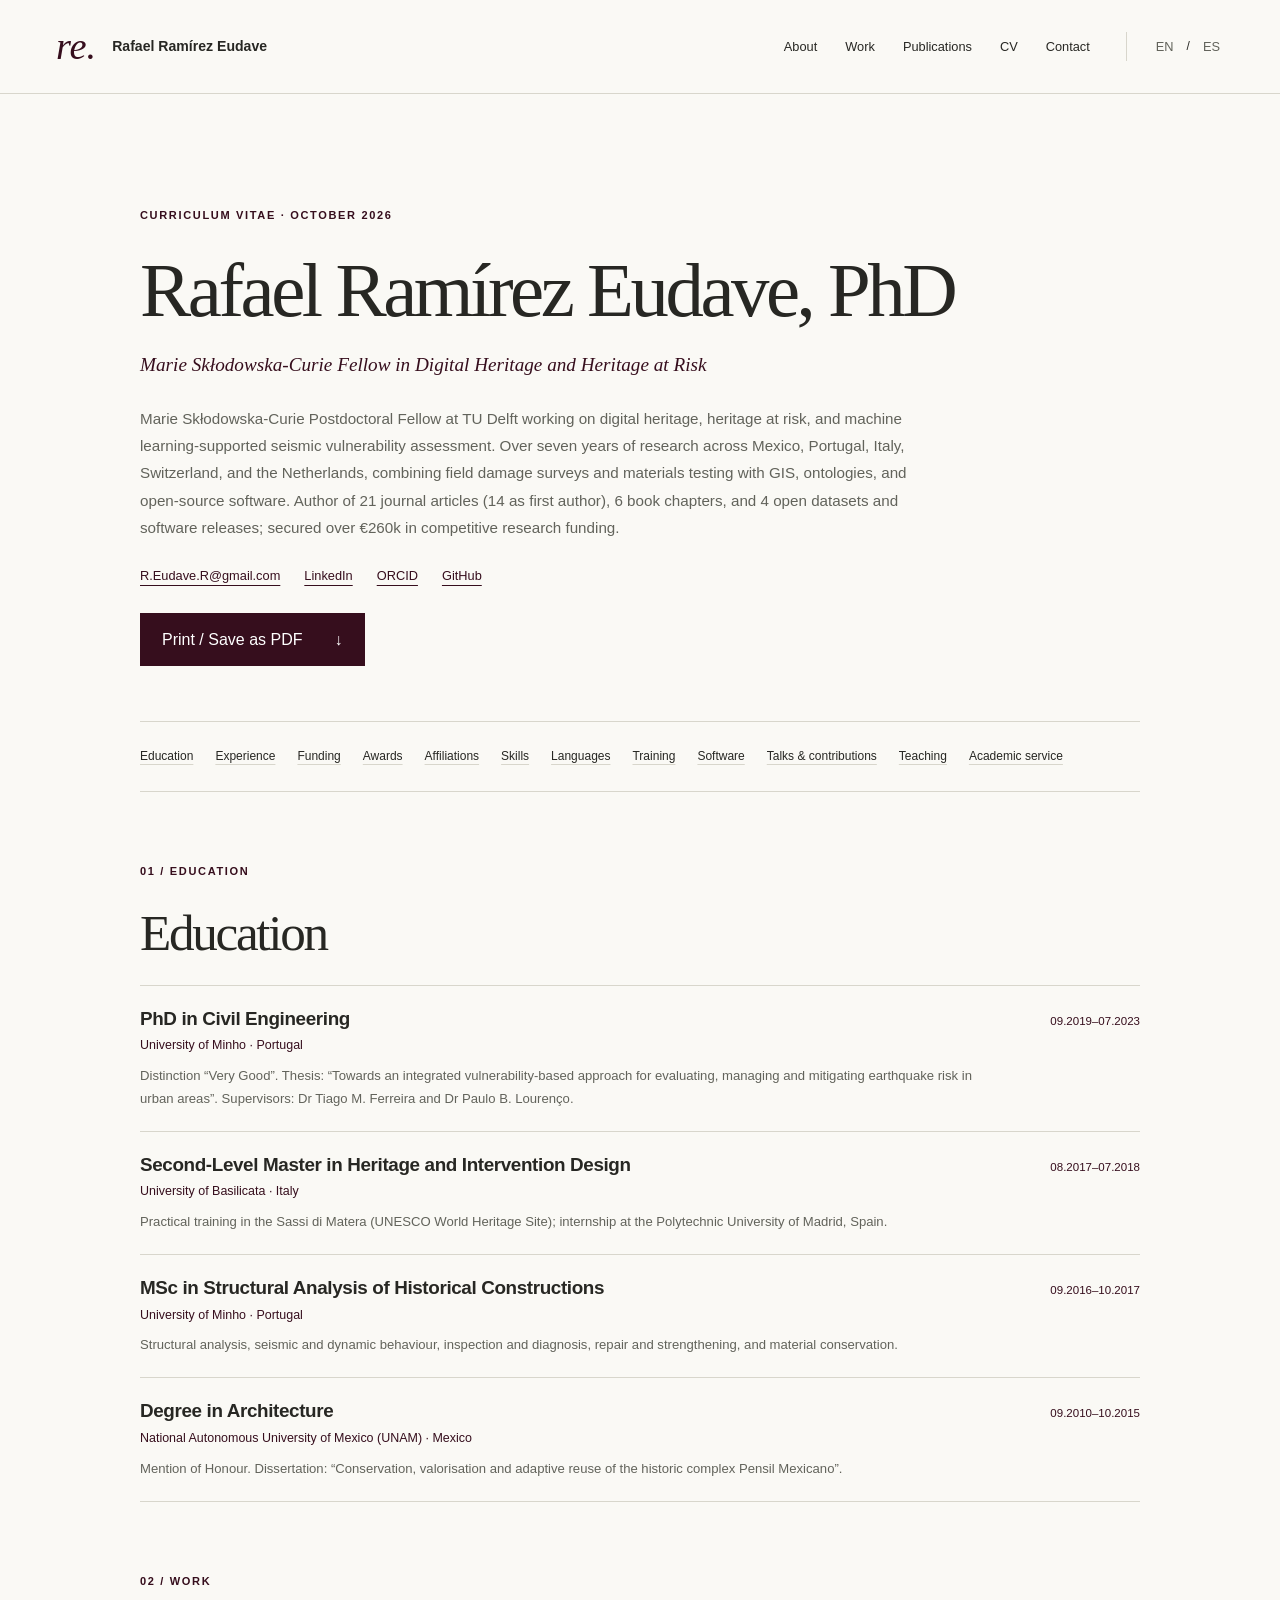
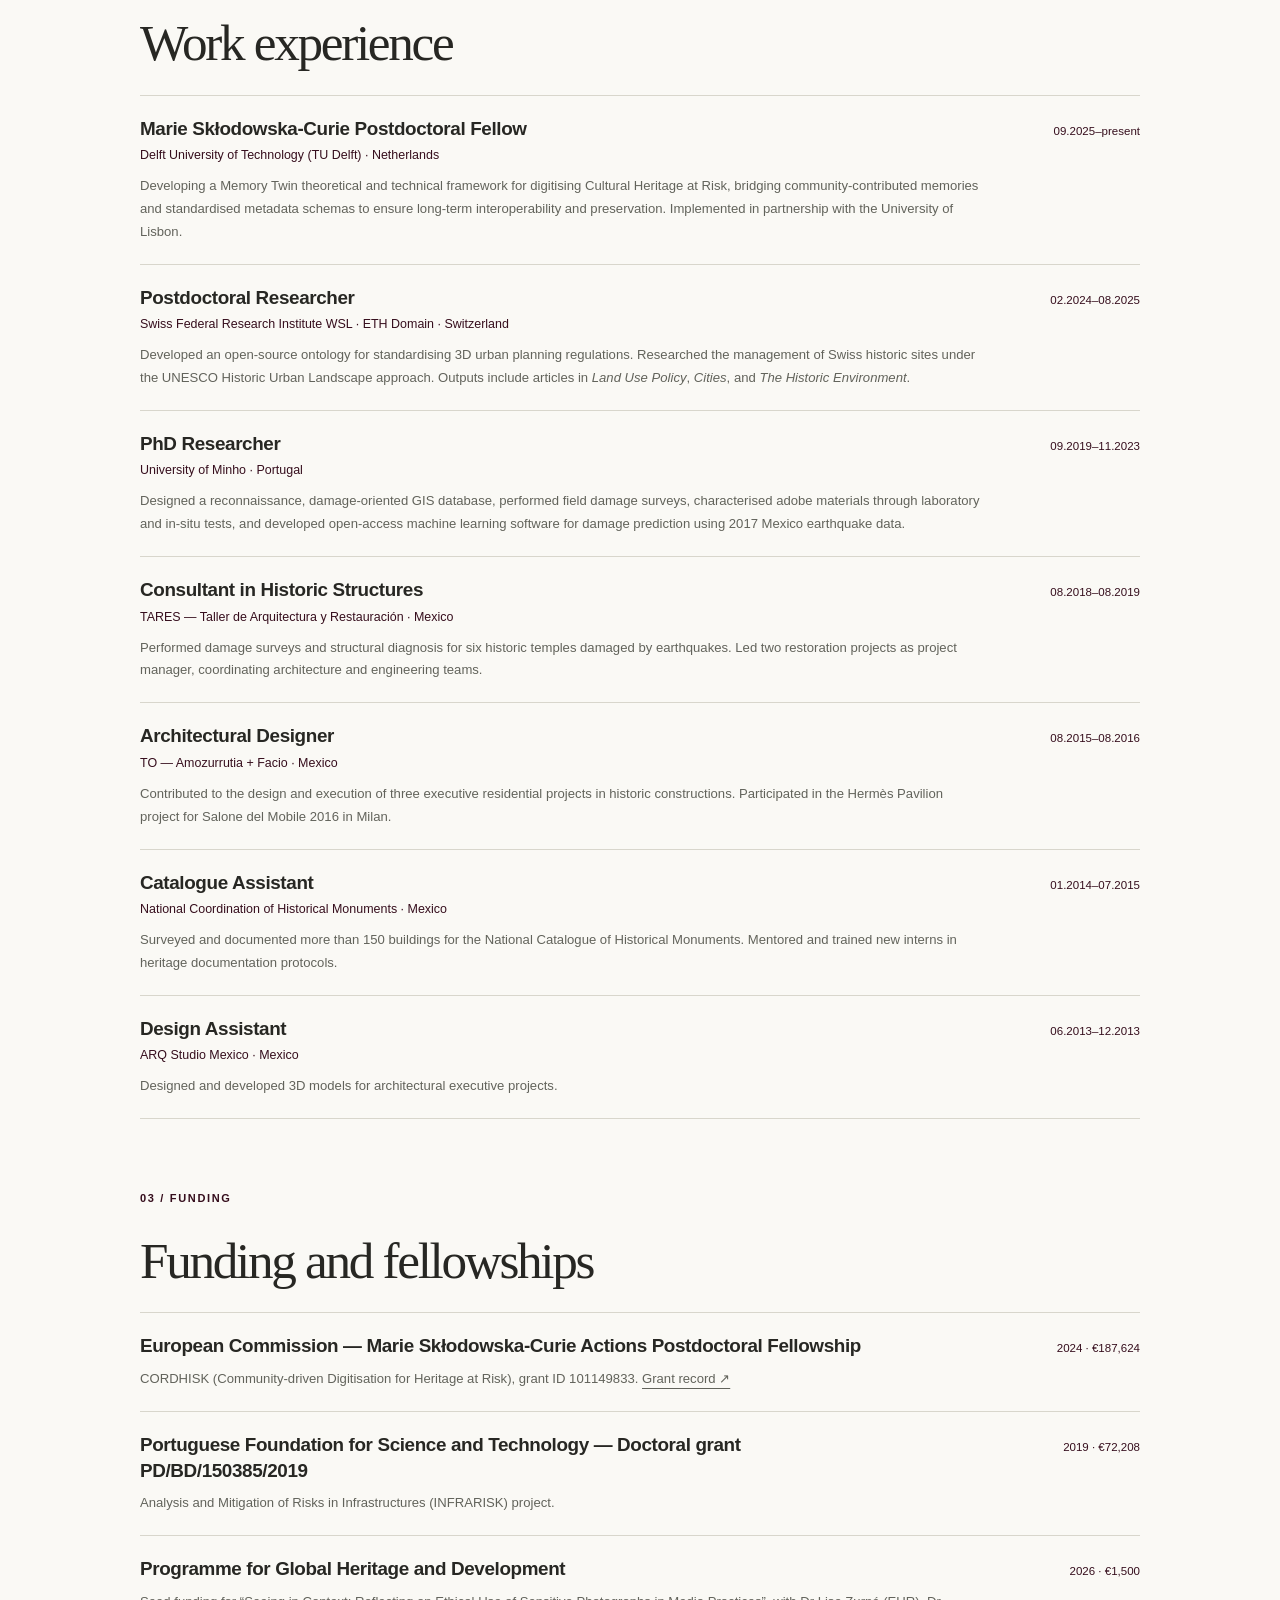
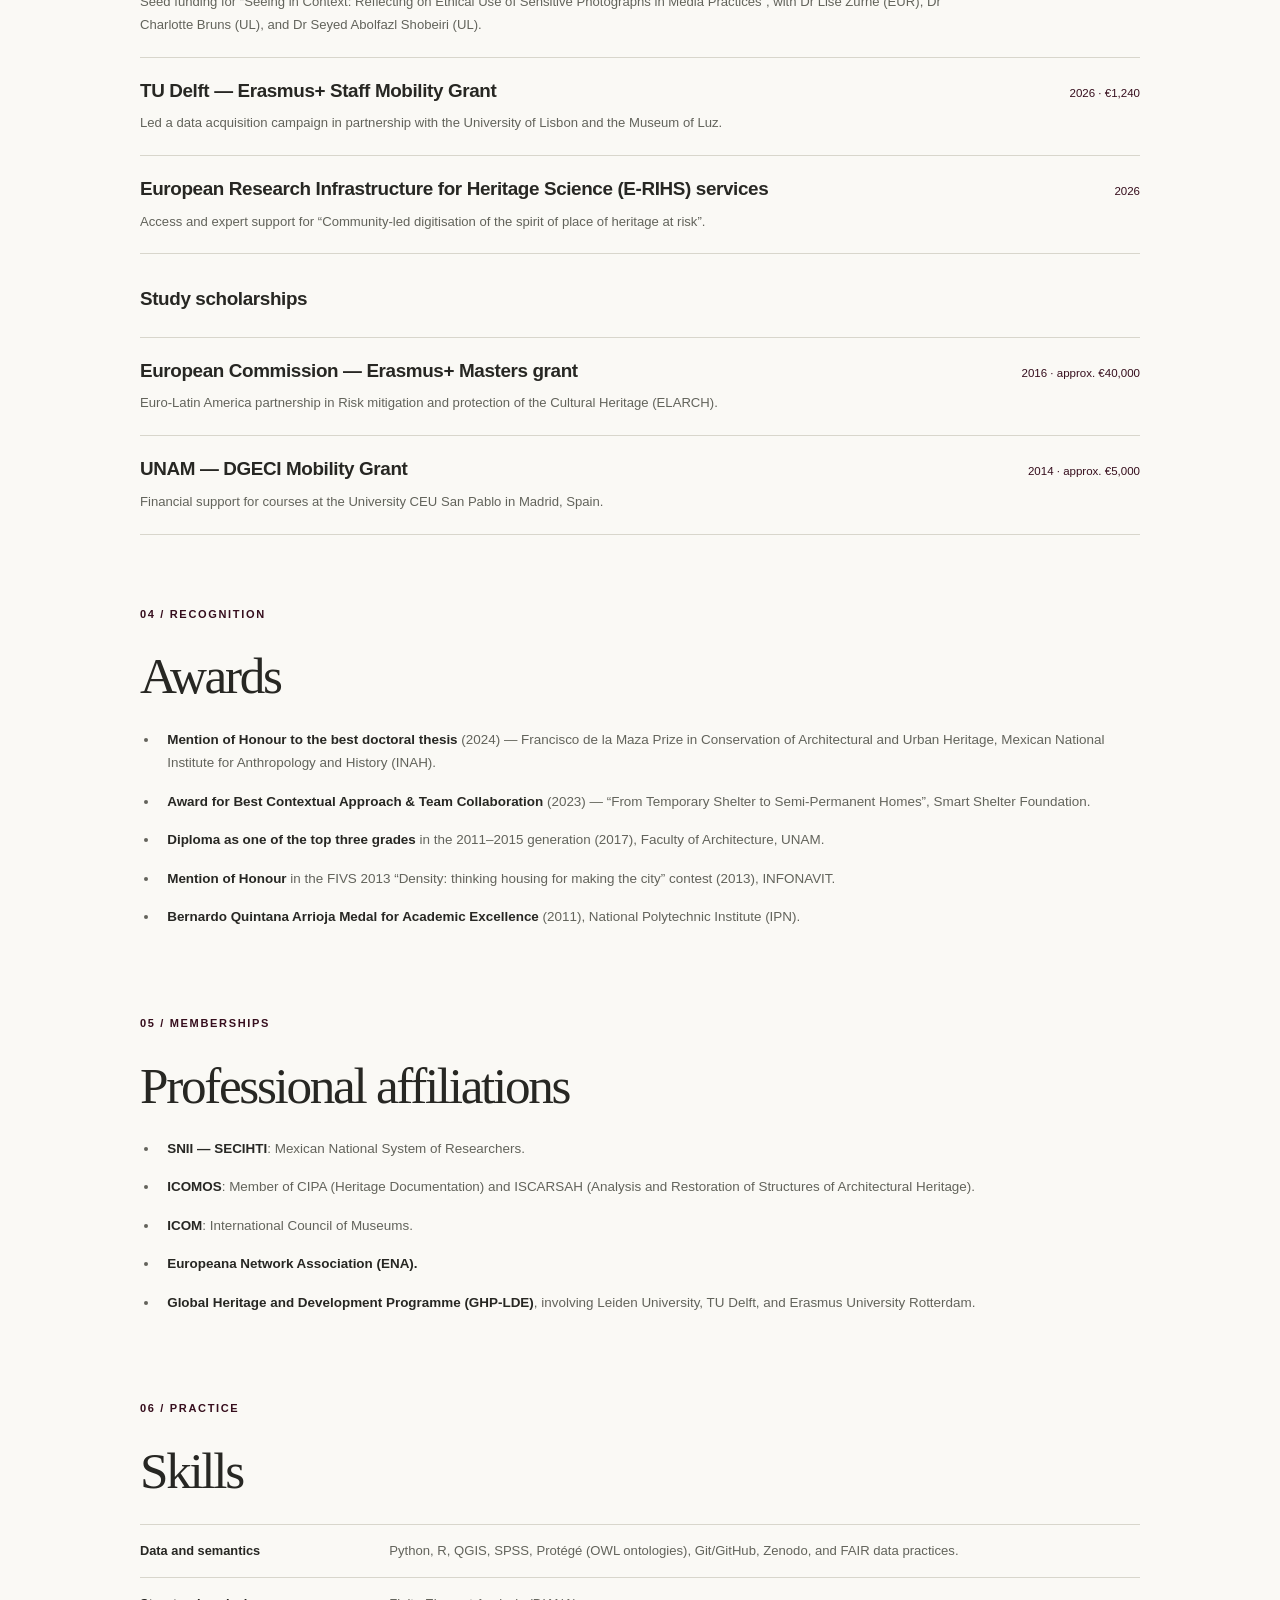
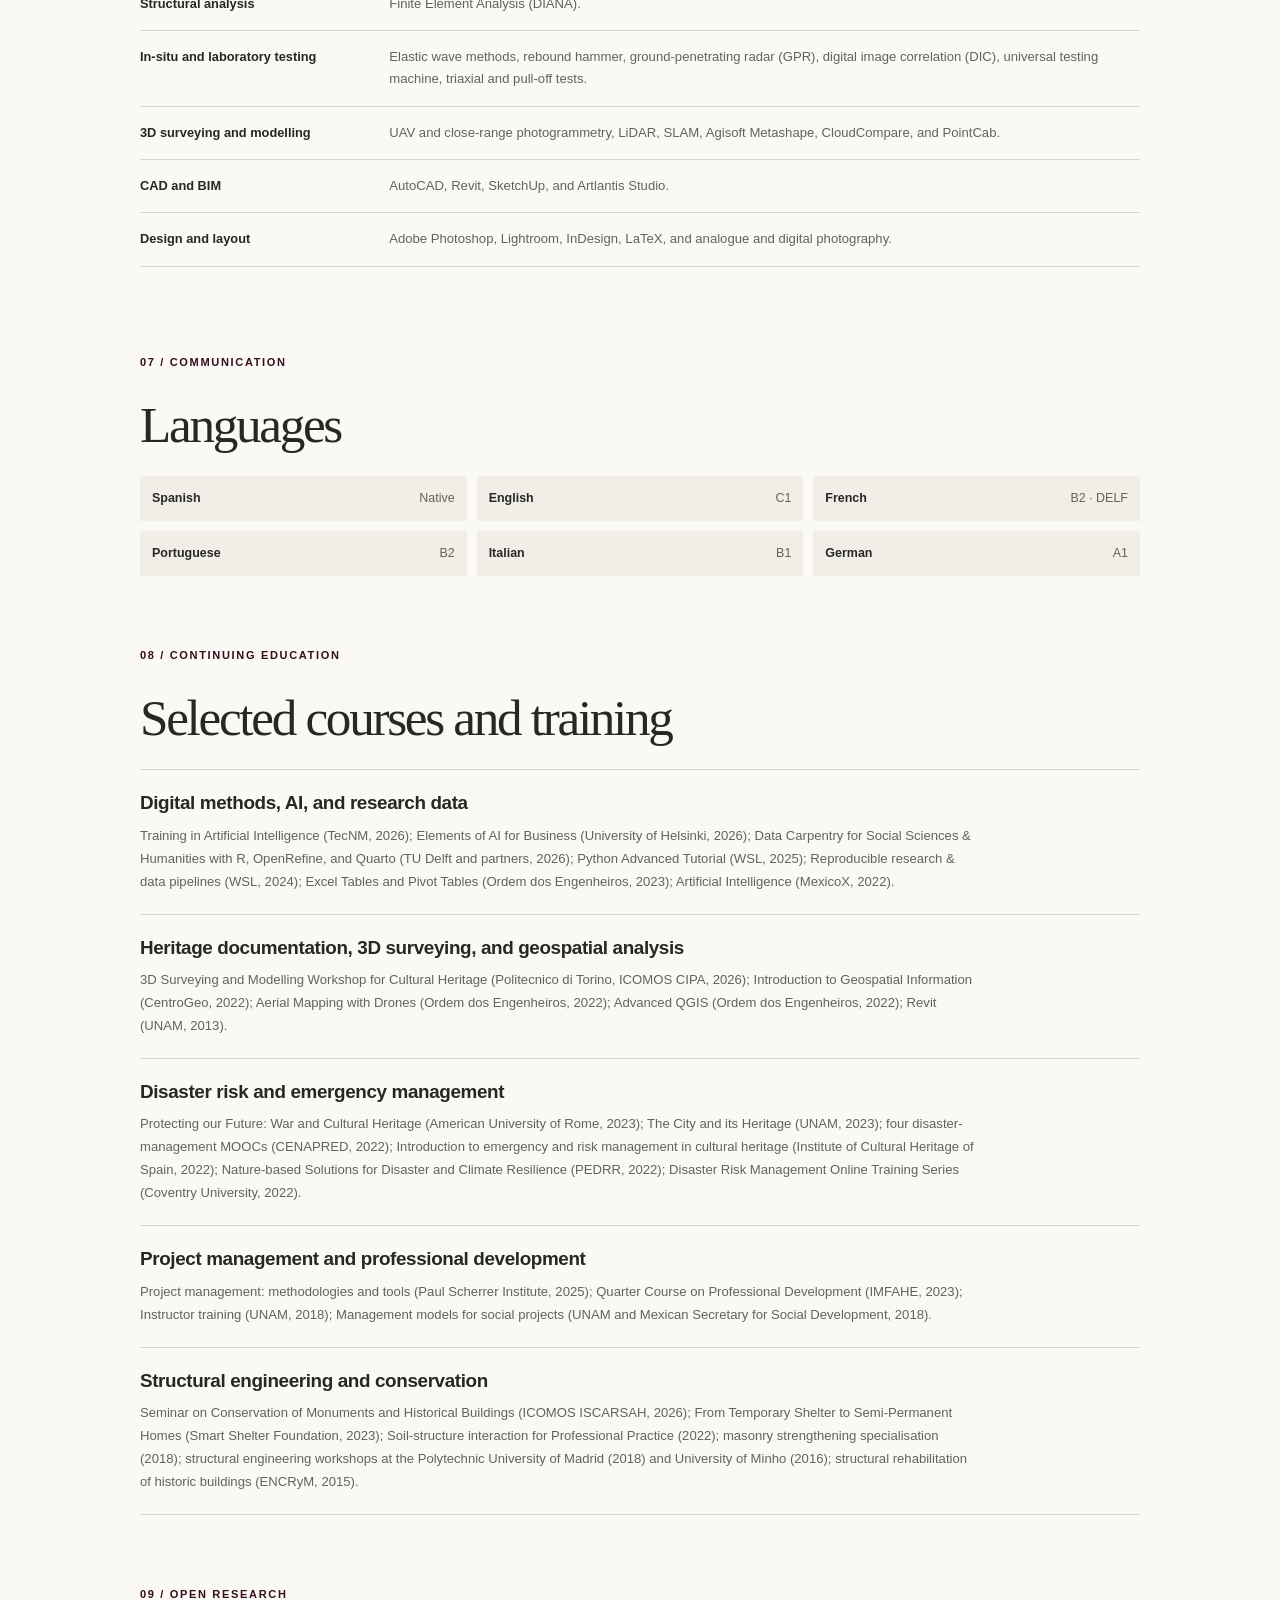
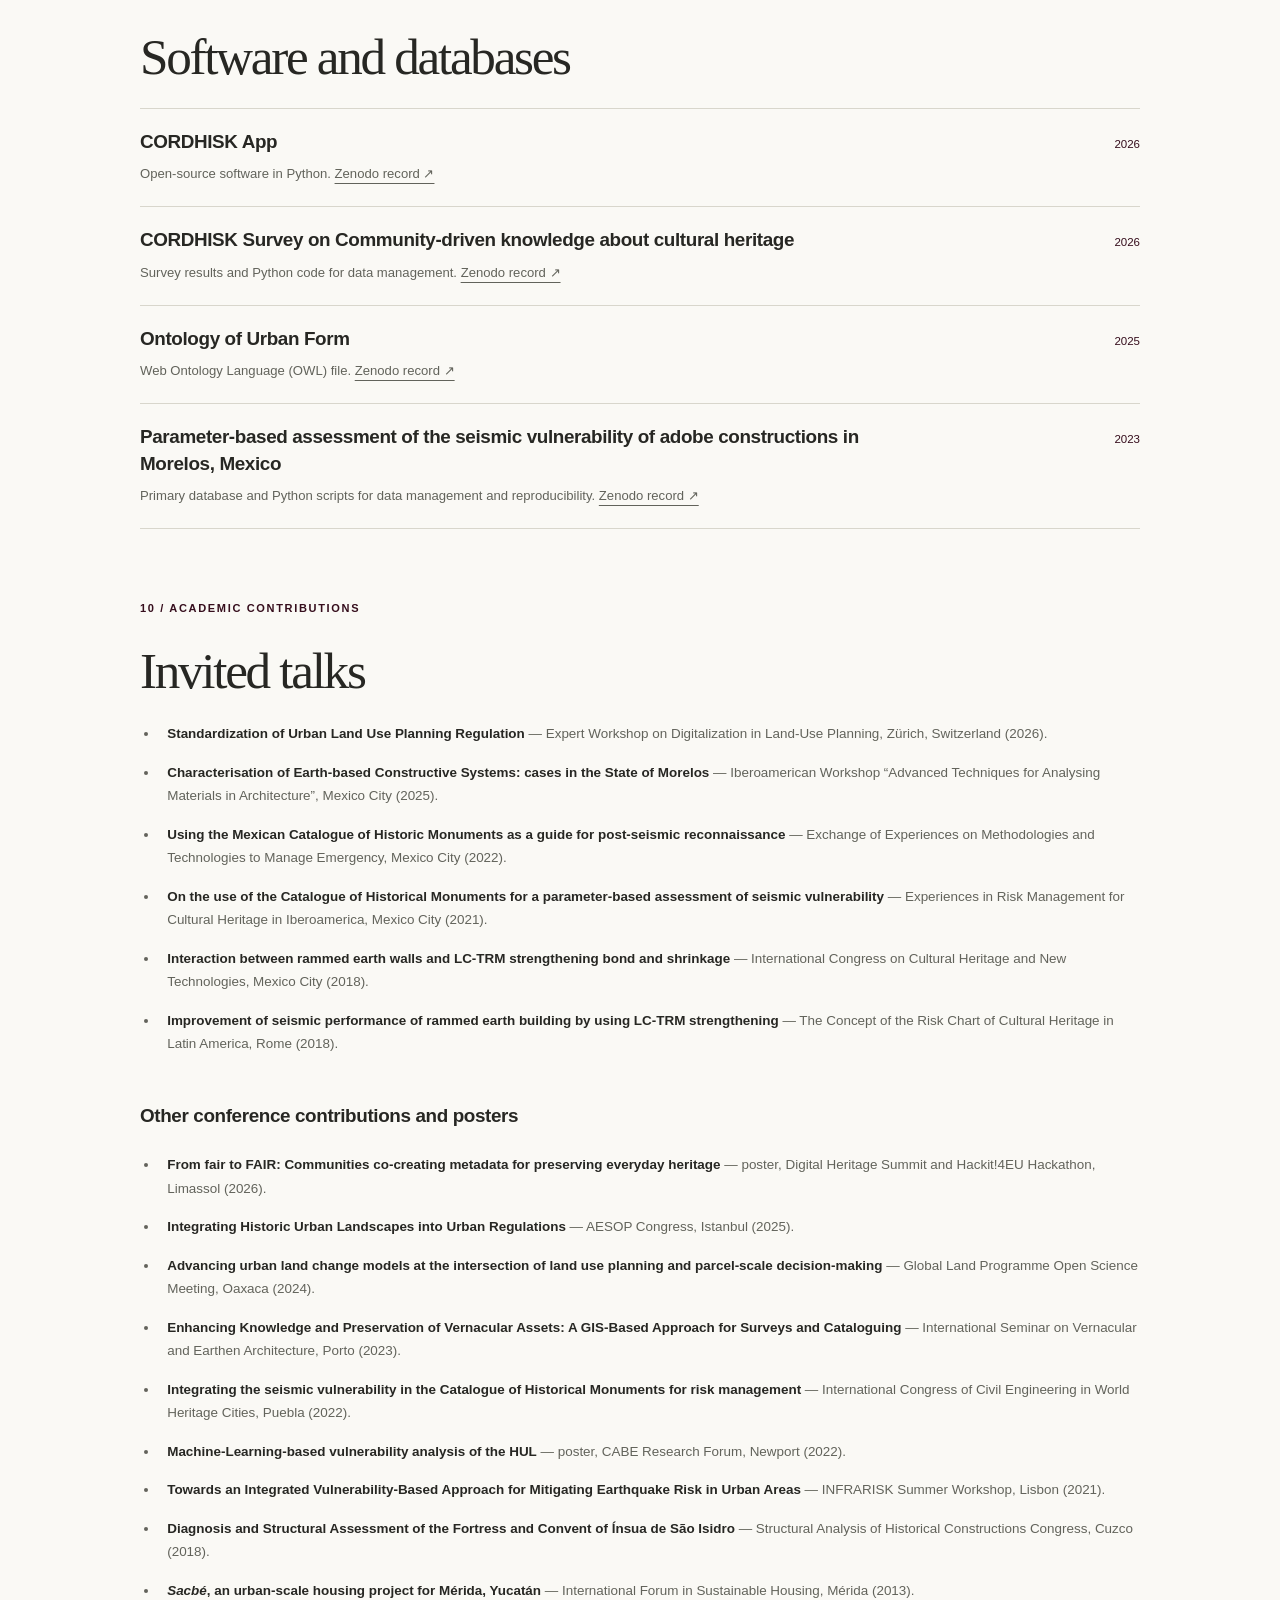
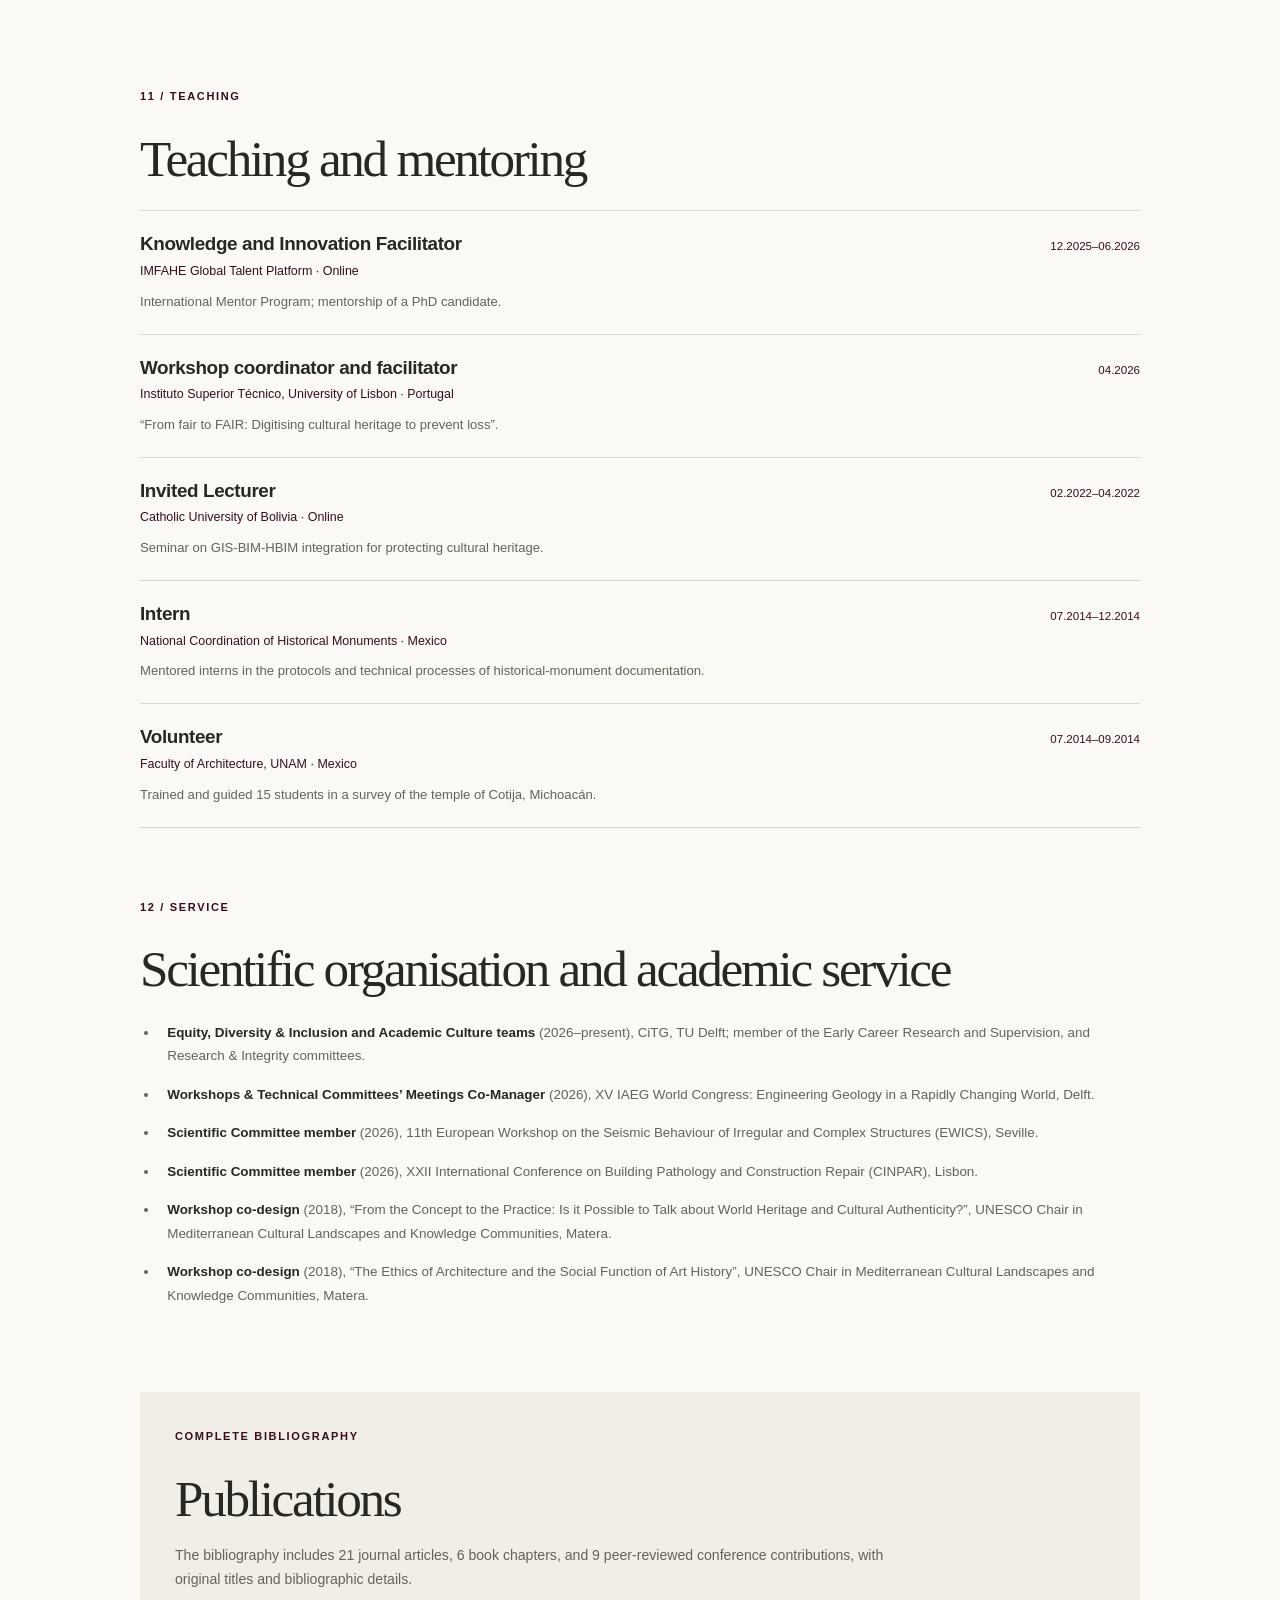
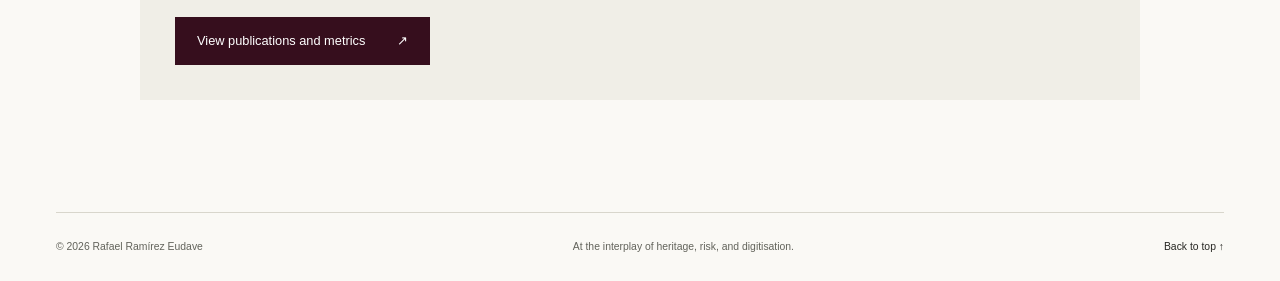
==== cv.html @ 432615c9 "Add CV page to personal website Co-authored-by: Copilot <223556219+Copilot@users.noreply.github.com>" ====
<!doctype html>
<html lang="en">
<head>
  <meta charset="utf-8">
  <meta name="viewport" content="width=device-width, initial-scale=1">
  <title>Curriculum vitae | Rafael Ramírez Eudave</title>
  <meta name="description" content="Curriculum vitae of Rafael Ramírez Eudave: education, research experience, funding, awards, skills, talks, software, and academic service.">
  <meta name="theme-color" content="#360e1d">
  <meta property="og:title" content="Curriculum vitae | Rafael Ramírez Eudave">
  <meta property="og:description" content="Academic and professional curriculum vitae of Rafael Ramírez Eudave.">
  <meta property="og:type" content="website">
  <meta property="og:url" content="https://r-eudave.github.io/cv.html">
  <meta property="og:image" content="https://r-eudave.github.io/assets/heritage-model.jpg">
  <link rel="canonical" href="https://r-eudave.github.io/cv.html">
  <link rel="icon" href="assets/favicon.svg" type="image/svg+xml">
  <link rel="stylesheet" href="styles.css">
</head>
<body data-page="cv">
  <a class="skip-link" href="#main">Skip to content</a>
  <header class="site-header">
    <a class="wordmark" href="index.html" aria-label="Rafael Ramírez Eudave homepage"><span class="monogram" aria-hidden="true">re.</span><span>Rafael Ramírez Eudave</span></a>
    <nav aria-label="Main navigation">
      <a href="index.html#about">About</a>
      <a href="index.html#work">Work</a>
      <a href="publications.html">Publications</a>
      <a href="cv.html" aria-current="page">CV</a>
      <a href="index.html#contact">Contact</a>
    </nav>
    <div class="language-switch" role="group" aria-label="Homepage language">
      <a href="index.html?lang=en" lang="en" hreflang="en">EN</a>
      <span aria-hidden="true">/</span>
      <a href="index.html?lang=es" lang="es" hreflang="es">ES</a>
    </div>
  </header>

  <main class="section-wrap section-space cv-page" id="main">
    <section class="cv-intro" aria-labelledby="cv-title">
      <p class="eyebrow">Curriculum vitae · October 2026</p>
      <h1 id="cv-title">Rafael Ramírez Eudave, PhD</h1>
      <p class="cv-subtitle">Marie Skłodowska-Curie Fellow in Digital Heritage and Heritage at Risk</p>
      <p class="cv-summary">Marie Skłodowska-Curie Postdoctoral Fellow at TU Delft working on digital heritage, heritage at risk, and machine learning-supported seismic vulnerability assessment. Over seven years of research across Mexico, Portugal, Italy, Switzerland, and the Netherlands, combining field damage surveys and materials testing with GIS, ontologies, and open-source software. Author of 21 journal articles (14 as first author), 6 book chapters, and 4 open datasets and software releases; secured over €260k in competitive research funding.</p>
      <div class="cv-contact">
        <a href="mailto:R.Eudave.R@gmail.com">R.Eudave.R@gmail.com</a>
        <a href="https://www.linkedin.com/in/reudave">LinkedIn</a>
        <a href="https://orcid.org/0000-0003-0733-6685">ORCID</a>
        <a href="https://github.com/REudR">GitHub</a>
      </div>
      <button class="button cv-print" type="button" onclick="window.print()">Print / Save as PDF <span aria-hidden="true">↓</span></button>
    </section>

    <nav class="cv-toc" aria-label="CV sections">
      <a href="#education">Education</a><a href="#experience">Experience</a>
      <a href="#funding">Funding</a><a href="#awards">Awards</a>
      <a href="#affiliations">Affiliations</a><a href="#skills">Skills</a>
      <a href="#languages">Languages</a><a href="#training">Training</a>
      <a href="#software">Software</a><a href="#talks">Talks &amp; contributions</a>
      <a href="#teaching">Teaching</a><a href="#service">Academic service</a>
    </nav>

    <section class="cv-section" id="education">
      <p class="eyebrow">01 / Education</p>
      <h2>Education</h2>
      <div class="cv-list">
        <article class="cv-entry"><div class="cv-entry-heading"><h3>PhD in Civil Engineering</h3><time>09.2019–07.2023</time></div><p class="cv-institution">University of Minho · Portugal</p><p>Distinction “Very Good”. Thesis: “Towards an integrated vulnerability-based approach for evaluating, managing and mitigating earthquake risk in urban areas”. Supervisors: Dr Tiago M. Ferreira and Dr Paulo B. Lourenço.</p></article>
        <article class="cv-entry"><div class="cv-entry-heading"><h3>Second-Level Master in Heritage and Intervention Design</h3><time>08.2017–07.2018</time></div><p class="cv-institution">University of Basilicata · Italy</p><p>Practical training in the Sassi di Matera (UNESCO World Heritage Site); internship at the Polytechnic University of Madrid, Spain.</p></article>
        <article class="cv-entry"><div class="cv-entry-heading"><h3>MSc in Structural Analysis of Historical Constructions</h3><time>09.2016–10.2017</time></div><p class="cv-institution">University of Minho · Portugal</p><p>Structural analysis, seismic and dynamic behaviour, inspection and diagnosis, repair and strengthening, and material conservation.</p></article>
        <article class="cv-entry"><div class="cv-entry-heading"><h3>Degree in Architecture</h3><time>09.2010–10.2015</time></div><p class="cv-institution">National Autonomous University of Mexico (UNAM) · Mexico</p><p>Mention of Honour. Dissertation: “Conservation, valorisation and adaptive reuse of the historic complex Pensil Mexicano”.</p></article>
      </div>
    </section>

    <section class="cv-section" id="experience">
      <p class="eyebrow">02 / Work</p>
      <h2>Work experience</h2>
      <div class="cv-list">
        <article class="cv-entry"><div class="cv-entry-heading"><h3>Marie Skłodowska-Curie Postdoctoral Fellow</h3><time>09.2025–present</time></div><p class="cv-institution">Delft University of Technology (TU Delft) · Netherlands</p><p>Developing a Memory Twin theoretical and technical framework for digitising Cultural Heritage at Risk, bridging community-contributed memories and standardised metadata schemas to ensure long-term interoperability and preservation. Implemented in partnership with the University of Lisbon.</p></article>
        <article class="cv-entry"><div class="cv-entry-heading"><h3>Postdoctoral Researcher</h3><time>02.2024–08.2025</time></div><p class="cv-institution">Swiss Federal Research Institute WSL · ETH Domain · Switzerland</p><p>Developed an open-source ontology for standardising 3D urban planning regulations. Researched the management of Swiss historic sites under the UNESCO Historic Urban Landscape approach. Outputs include articles in <i>Land Use Policy</i>, <i>Cities</i>, and <i>The Historic Environment</i>.</p></article>
        <article class="cv-entry"><div class="cv-entry-heading"><h3>PhD Researcher</h3><time>09.2019–11.2023</time></div><p class="cv-institution">University of Minho · Portugal</p><p>Designed a reconnaissance, damage-oriented GIS database, performed field damage surveys, characterised adobe materials through laboratory and in-situ tests, and developed open-access machine learning software for damage prediction using 2017 Mexico earthquake data.</p></article>
        <article class="cv-entry"><div class="cv-entry-heading"><h3>Consultant in Historic Structures</h3><time>08.2018–08.2019</time></div><p class="cv-institution">TARES — Taller de Arquitectura y Restauración · Mexico</p><p>Performed damage surveys and structural diagnosis for six historic temples damaged by earthquakes. Led two restoration projects as project manager, coordinating architecture and engineering teams.</p></article>
        <article class="cv-entry"><div class="cv-entry-heading"><h3>Architectural Designer</h3><time>08.2015–08.2016</time></div><p class="cv-institution">TO — Amozurrutia + Facio · Mexico</p><p>Contributed to the design and execution of three executive residential projects in historic constructions. Participated in the Hermès Pavilion project for Salone del Mobile 2016 in Milan.</p></article>
        <article class="cv-entry"><div class="cv-entry-heading"><h3>Catalogue Assistant</h3><time>01.2014–07.2015</time></div><p class="cv-institution">National Coordination of Historical Monuments · Mexico</p><p>Surveyed and documented more than 150 buildings for the National Catalogue of Historical Monuments. Mentored and trained new interns in heritage documentation protocols.</p></article>
        <article class="cv-entry"><div class="cv-entry-heading"><h3>Design Assistant</h3><time>06.2013–12.2013</time></div><p class="cv-institution">ARQ Studio Mexico · Mexico</p><p>Designed and developed 3D models for architectural executive projects.</p></article>
      </div>
    </section>

    <section class="cv-section" id="funding">
      <p class="eyebrow">03 / Funding</p><h2>Funding and fellowships</h2>
      <div class="cv-list">
        <article class="cv-entry"><div class="cv-entry-heading"><h3>European Commission — Marie Skłodowska-Curie Actions Postdoctoral Fellowship</h3><time>2024 · €187,624</time></div><p>CORDHISK (Community-driven Digitisation for Heritage at Risk), grant ID 101149833. <a href="https://doi.org/10.3030/101149833">Grant record ↗</a></p></article>
        <article class="cv-entry"><div class="cv-entry-heading"><h3>Portuguese Foundation for Science and Technology — Doctoral grant PD/BD/150385/2019</h3><time>2019 · €72,208</time></div><p>Analysis and Mitigation of Risks in Infrastructures (INFRARISK) project.</p></article>
        <article class="cv-entry"><div class="cv-entry-heading"><h3>Programme for Global Heritage and Development</h3><time>2026 · €1,500</time></div><p>Seed funding for “Seeing in Context: Reflecting on Ethical Use of Sensitive Photographs in Media Practices”, with Dr Lise Zurné (EUR), Dr Charlotte Bruns (UL), and Dr Seyed Abolfazl Shobeiri (UL).</p></article>
        <article class="cv-entry"><div class="cv-entry-heading"><h3>TU Delft — Erasmus+ Staff Mobility Grant</h3><time>2026 · €1,240</time></div><p>Led a data acquisition campaign in partnership with the University of Lisbon and the Museum of Luz.</p></article>
        <article class="cv-entry"><div class="cv-entry-heading"><h3>European Research Infrastructure for Heritage Science (E-RIHS) services</h3><time>2026</time></div><p>Access and expert support for “Community-led digitisation of the spirit of place of heritage at risk”.</p></article>
      </div>
      <h3 class="cv-subheading">Study scholarships</h3>
      <div class="cv-list">
        <article class="cv-entry"><div class="cv-entry-heading"><h3>European Commission — Erasmus+ Masters grant</h3><time>2016 · approx. €40,000</time></div><p>Euro-Latin America partnership in Risk mitigation and protection of the Cultural Heritage (ELARCH).</p></article>
        <article class="cv-entry"><div class="cv-entry-heading"><h3>UNAM — DGECI Mobility Grant</h3><time>2014 · approx. €5,000</time></div><p>Financial support for courses at the University CEU San Pablo in Madrid, Spain.</p></article>
      </div>
    </section>

    <section class="cv-section" id="awards">
      <p class="eyebrow">04 / Recognition</p><h2>Awards</h2>
      <ul class="cv-bullets">
        <li><strong>Mention of Honour to the best doctoral thesis</strong> (2024) — Francisco de la Maza Prize in Conservation of Architectural and Urban Heritage, Mexican National Institute for Anthropology and History (INAH).</li>
        <li><strong>Award for Best Contextual Approach &amp; Team Collaboration</strong> (2023) — “From Temporary Shelter to Semi-Permanent Homes”, Smart Shelter Foundation.</li>
        <li><strong>Diploma as one of the top three grades</strong> in the 2011–2015 generation (2017), Faculty of Architecture, UNAM.</li>
        <li><strong>Mention of Honour</strong> in the FIVS 2013 “Density: thinking housing for making the city” contest (2013), INFONAVIT.</li>
        <li><strong>Bernardo Quintana Arrioja Medal for Academic Excellence</strong> (2011), National Polytechnic Institute (IPN).</li>
      </ul>
    </section>

    <section class="cv-section" id="affiliations">
      <p class="eyebrow">05 / Memberships</p><h2>Professional affiliations</h2>
      <ul class="cv-bullets">
        <li><strong>SNII — SECIHTI</strong>: Mexican National System of Researchers.</li>
        <li><strong>ICOMOS</strong>: Member of CIPA (Heritage Documentation) and ISCARSAH (Analysis and Restoration of Structures of Architectural Heritage).</li>
        <li><strong>ICOM</strong>: International Council of Museums.</li>
        <li><strong>Europeana Network Association (ENA).</strong></li>
        <li><strong>Global Heritage and Development Programme (GHP-LDE)</strong>, involving Leiden University, TU Delft, and Erasmus University Rotterdam.</li>
      </ul>
    </section>

    <section class="cv-section" id="skills">
      <p class="eyebrow">06 / Practice</p><h2>Skills</h2>
      <dl class="cv-skills">
        <div><dt>Data and semantics</dt><dd>Python, R, QGIS, SPSS, Protégé (OWL ontologies), Git/GitHub, Zenodo, and FAIR data practices.</dd></div>
        <div><dt>Structural analysis</dt><dd>Finite Element Analysis (DIANA).</dd></div>
        <div><dt>In-situ and laboratory testing</dt><dd>Elastic wave methods, rebound hammer, ground-penetrating radar (GPR), digital image correlation (DIC), universal testing machine, triaxial and pull-off tests.</dd></div>
        <div><dt>3D surveying and modelling</dt><dd>UAV and close-range photogrammetry, LiDAR, SLAM, Agisoft Metashape, CloudCompare, and PointCab.</dd></div>
        <div><dt>CAD and BIM</dt><dd>AutoCAD, Revit, SketchUp, and Artlantis Studio.</dd></div>
        <div><dt>Design and layout</dt><dd>Adobe Photoshop, Lightroom, InDesign, LaTeX, and analogue and digital photography.</dd></div>
      </dl>
    </section>

    <section class="cv-section" id="languages">
      <p class="eyebrow">07 / Communication</p><h2>Languages</h2>
      <ul class="language-list"><li><strong>Spanish</strong><span>Native</span></li><li><strong>English</strong><span>C1</span></li><li><strong>French</strong><span>B2 · DELF</span></li><li><strong>Portuguese</strong><span>B2</span></li><li><strong>Italian</strong><span>B1</span></li><li><strong>German</strong><span>A1</span></li></ul>
    </section>

    <section class="cv-section" id="training">
      <p class="eyebrow">08 / Continuing education</p><h2>Selected courses and training</h2>
      <div class="cv-list">
        <article class="cv-entry"><h3>Digital methods, AI, and research data</h3><p>Training in Artificial Intelligence (TecNM, 2026); Elements of AI for Business (University of Helsinki, 2026); Data Carpentry for Social Sciences &amp; Humanities with R, OpenRefine, and Quarto (TU Delft and partners, 2026); Python Advanced Tutorial (WSL, 2025); Reproducible research &amp; data pipelines (WSL, 2024); Excel Tables and Pivot Tables (Ordem dos Engenheiros, 2023); Artificial Intelligence (MexicoX, 2022).</p></article>
        <article class="cv-entry"><h3>Heritage documentation, 3D surveying, and geospatial analysis</h3><p>3D Surveying and Modelling Workshop for Cultural Heritage (Politecnico di Torino, ICOMOS CIPA, 2026); Introduction to Geospatial Information (CentroGeo, 2022); Aerial Mapping with Drones (Ordem dos Engenheiros, 2022); Advanced QGIS (Ordem dos Engenheiros, 2022); Revit (UNAM, 2013).</p></article>
        <article class="cv-entry"><h3>Disaster risk and emergency management</h3><p>Protecting our Future: War and Cultural Heritage (American University of Rome, 2023); The City and its Heritage (UNAM, 2023); four disaster-management MOOCs (CENAPRED, 2022); Introduction to emergency and risk management in cultural heritage (Institute of Cultural Heritage of Spain, 2022); Nature-based Solutions for Disaster and Climate Resilience (PEDRR, 2022); Disaster Risk Management Online Training Series (Coventry University, 2022).</p></article>
        <article class="cv-entry"><h3>Project management and professional development</h3><p>Project management: methodologies and tools (Paul Scherrer Institute, 2025); Quarter Course on Professional Development (IMFAHE, 2023); Instructor training (UNAM, 2018); Management models for social projects (UNAM and Mexican Secretary for Social Development, 2018).</p></article>
        <article class="cv-entry"><h3>Structural engineering and conservation</h3><p>Seminar on Conservation of Monuments and Historical Buildings (ICOMOS ISCARSAH, 2026); From Temporary Shelter to Semi-Permanent Homes (Smart Shelter Foundation, 2023); Soil-structure interaction for Professional Practice (2022); masonry strengthening specialisation (2018); structural engineering workshops at the Polytechnic University of Madrid (2018) and University of Minho (2016); structural rehabilitation of historic buildings (ENCRyM, 2015).</p></article>
      </div>
    </section>

    <section class="cv-section" id="software">
      <p class="eyebrow">09 / Open research</p><h2>Software and databases</h2>
      <div class="cv-list">
        <article class="cv-entry"><div class="cv-entry-heading"><h3>CORDHISK App</h3><time>2026</time></div><p>Open-source software in Python. <a href="https://doi.org/10.5281/zenodo.20798542">Zenodo record ↗</a></p></article>
        <article class="cv-entry"><div class="cv-entry-heading"><h3>CORDHISK Survey on Community-driven knowledge about cultural heritage</h3><time>2026</time></div><p>Survey results and Python code for data management. <a href="https://doi.org/10.5281/zenodo.18678878">Zenodo record ↗</a></p></article>
        <article class="cv-entry"><div class="cv-entry-heading"><h3>Ontology of Urban Form</h3><time>2025</time></div><p>Web Ontology Language (OWL) file. <a href="https://zenodo.org/records/16871727">Zenodo record ↗</a></p></article>
        <article class="cv-entry"><div class="cv-entry-heading"><h3>Parameter-based assessment of the seismic vulnerability of adobe constructions in Morelos, Mexico</h3><time>2023</time></div><p>Primary database and Python scripts for data management and reproducibility. <a href="https://doi.org/10.5281/zenodo.21506439">Zenodo record ↗</a></p></article>
      </div>
    </section>

    <section class="cv-section" id="talks">
      <p class="eyebrow">10 / Academic contributions</p><h2>Invited talks</h2>
      <ul class="cv-bullets">
        <li><strong>Standardization of Urban Land Use Planning Regulation</strong> — Expert Workshop on Digitalization in Land-Use Planning, Zürich, Switzerland (2026).</li>
        <li><strong>Characterisation of Earth-based Constructive Systems: cases in the State of Morelos</strong> — Iberoamerican Workshop “Advanced Techniques for Analysing Materials in Architecture”, Mexico City (2025).</li>
        <li><strong>Using the Mexican Catalogue of Historic Monuments as a guide for post-seismic reconnaissance</strong> — Exchange of Experiences on Methodologies and Technologies to Manage Emergency, Mexico City (2022).</li>
        <li><strong>On the use of the Catalogue of Historical Monuments for a parameter-based assessment of seismic vulnerability</strong> — Experiences in Risk Management for Cultural Heritage in Iberoamerica, Mexico City (2021).</li>
        <li><strong>Interaction between rammed earth walls and LC-TRM strengthening bond and shrinkage</strong> — International Congress on Cultural Heritage and New Technologies, Mexico City (2018).</li>
        <li><strong>Improvement of seismic performance of rammed earth building by using LC-TRM strengthening</strong> — The Concept of the Risk Chart of Cultural Heritage in Latin America, Rome (2018).</li>
      </ul>
      <h3 class="cv-subheading">Other conference contributions and posters</h3>
      <ul class="cv-bullets">
        <li><strong>From fair to FAIR: Communities co-creating metadata for preserving everyday heritage</strong> — poster, Digital Heritage Summit and Hackit!4EU Hackathon, Limassol (2026).</li>
        <li><strong>Integrating Historic Urban Landscapes into Urban Regulations</strong> — AESOP Congress, Istanbul (2025).</li>
        <li><strong>Advancing urban land change models at the intersection of land use planning and parcel-scale decision-making</strong> — Global Land Programme Open Science Meeting, Oaxaca (2024).</li>
        <li><strong>Enhancing Knowledge and Preservation of Vernacular Assets: A GIS-Based Approach for Surveys and Cataloguing</strong> — International Seminar on Vernacular and Earthen Architecture, Porto (2023).</li>
        <li><strong>Integrating the seismic vulnerability in the Catalogue of Historical Monuments for risk management</strong> — International Congress of Civil Engineering in World Heritage Cities, Puebla (2022).</li>
        <li><strong>Machine-Learning-based vulnerability analysis of the HUL</strong> — poster, CABE Research Forum, Newport (2022).</li>
        <li><strong>Towards an Integrated Vulnerability-Based Approach for Mitigating Earthquake Risk in Urban Areas</strong> — INFRARISK Summer Workshop, Lisbon (2021).</li>
        <li><strong>Diagnosis and Structural Assessment of the Fortress and Convent of Ínsua de São Isidro</strong> — Structural Analysis of Historical Constructions Congress, Cuzco (2018).</li>
        <li><strong><i>Sacbé</i>, an urban-scale housing project for Mérida, Yucatán</strong> — International Forum in Sustainable Housing, Mérida (2013).</li>
      </ul>
    </section>

    <section class="cv-section" id="teaching">
      <p class="eyebrow">11 / Teaching</p><h2>Teaching and mentoring</h2>
      <div class="cv-list">
        <article class="cv-entry"><div class="cv-entry-heading"><h3>Knowledge and Innovation Facilitator</h3><time>12.2025–06.2026</time></div><p class="cv-institution">IMFAHE Global Talent Platform · Online</p><p>International Mentor Program; mentorship of a PhD candidate.</p></article>
        <article class="cv-entry"><div class="cv-entry-heading"><h3>Workshop coordinator and facilitator</h3><time>04.2026</time></div><p class="cv-institution">Instituto Superior Técnico, University of Lisbon · Portugal</p><p>“From fair to FAIR: Digitising cultural heritage to prevent loss”.</p></article>
        <article class="cv-entry"><div class="cv-entry-heading"><h3>Invited Lecturer</h3><time>02.2022–04.2022</time></div><p class="cv-institution">Catholic University of Bolivia · Online</p><p>Seminar on GIS-BIM-HBIM integration for protecting cultural heritage.</p></article>
        <article class="cv-entry"><div class="cv-entry-heading"><h3>Intern</h3><time>07.2014–12.2014</time></div><p class="cv-institution">National Coordination of Historical Monuments · Mexico</p><p>Mentored interns in the protocols and technical processes of historical-monument documentation.</p></article>
        <article class="cv-entry"><div class="cv-entry-heading"><h3>Volunteer</h3><time>07.2014–09.2014</time></div><p class="cv-institution">Faculty of Architecture, UNAM · Mexico</p><p>Trained and guided 15 students in a survey of the temple of Cotija, Michoacán.</p></article>
      </div>
    </section>

    <section class="cv-section" id="service">
      <p class="eyebrow">12 / Service</p><h2>Scientific organisation and academic service</h2>
      <ul class="cv-bullets">
        <li><strong>Equity, Diversity &amp; Inclusion and Academic Culture teams</strong> (2026–present), CiTG, TU Delft; member of the Early Career Research and Supervision, and Research &amp; Integrity committees.</li>
        <li><strong>Workshops &amp; Technical Committees’ Meetings Co-Manager</strong> (2026), XV IAEG World Congress: Engineering Geology in a Rapidly Changing World, Delft.</li>
        <li><strong>Scientific Committee member</strong> (2026), 11th European Workshop on the Seismic Behaviour of Irregular and Complex Structures (EWICS), Seville.</li>
        <li><strong>Scientific Committee member</strong> (2026), XXII International Conference on Building Pathology and Construction Repair (CINPAR), Lisbon.</li>
        <li><strong>Workshop co-design</strong> (2018), “From the Concept to the Practice: Is it Possible to Talk about World Heritage and Cultural Authenticity?”, UNESCO Chair in Mediterranean Cultural Landscapes and Knowledge Communities, Matera.</li>
        <li><strong>Workshop co-design</strong> (2018), “The Ethics of Architecture and the Social Function of Art History”, UNESCO Chair in Mediterranean Cultural Landscapes and Knowledge Communities, Matera.</li>
      </ul>
    </section>

    <section class="cv-publications">
      <p class="eyebrow">Complete bibliography</p>
      <h2>Publications</h2>
      <p>The bibliography includes 21 journal articles, 6 book chapters, and 9 peer-reviewed conference contributions, with original titles and bibliographic details.</p>
      <a class="button" href="publications.html">View publications and metrics <span aria-hidden="true">↗</span></a>
    </section>
  </main>

  <footer class="site-footer section-wrap">
    <p>© 2026 Rafael Ramírez Eudave</p>
    <p>At the interplay of heritage, risk, and digitisation.</p>
    <a href="#main">Back to top ↑</a>
  </footer>
</body>
</html>
---- styles.css ----
:root {
  color-scheme: light;
  --ink: #272723;
  --muted: #62635b;
  --paper: #faf9f5;
  --panel: #f0eee7;
  --wine: #360e1d;
  --line: #d8d6cc;
  --serif: Georgia, "Times New Roman", serif;
  --sans: -apple-system, BlinkMacSystemFont, "Segoe UI", Arial, sans-serif;
}
* { box-sizing: border-box; }
html { scroll-behavior: smooth; scroll-padding-top: 100px; }
body { margin: 0; background: var(--paper); color: var(--ink); font: 16px/1.7 var(--sans); }
a { color: inherit; text-underline-offset: 5px; }
a:hover { color: var(--wine); }
a:focus-visible { outline: 3px solid #1d6ab3; outline-offset: 6px; }
img { max-width: 100%; display: block; }
h1, h2, h3, p, figure { margin: 0; }
h1, h2 { font-family: var(--serif); font-weight: 400; letter-spacing: -.045em; line-height: 1.08; }
h1 { font-size: clamp(3.2rem, 5.3vw, 5.6rem); }
h2 { font-size: clamp(2.6rem, 4vw, 4rem); }
h3 { font-size: 1.18rem; font-weight: 550; line-height: 1.4; letter-spacing: -.02em; }
p { color: var(--muted); }
.section-wrap { width: min(1280px, calc(100% - 112px)); margin-inline: auto; }
.section-space { padding-block: 112px; }
.eyebrow { font-size: .69rem; letter-spacing: .15em; text-transform: uppercase; font-weight: 650; margin-bottom: 25px; color: var(--wine); }
.site-header { min-height: 94px; display: flex; align-items: center; gap: 36px; padding: 18px 56px; border-bottom: 1px solid var(--line); }
.wordmark { display: flex; align-items: center; gap: 16px; text-decoration: none; font-size: .88rem; font-weight: 600; margin-right: auto; }
.monogram { font: italic 2.4rem/1 var(--serif); color: var(--wine); }
.site-header nav { display: flex; gap: 28px; }
.site-header nav a, .language-switch a { text-decoration: none; font-size: .8rem; }
.site-header nav a:hover { text-decoration: underline; }
.language-switch { display: flex; gap: 9px; align-items: center; border-left: 1px solid var(--line); padding-left: 25px; font-size: .75rem; }
.language-switch a { color: var(--muted); padding: 4px; }
.language-switch a[aria-current="true"] { color: var(--wine); font-weight: 750; text-decoration: underline; }
.skip-link { position: absolute; top: -100px; left: 16px; z-index: 10; background: var(--paper); padding: 12px; }
.skip-link:focus { top: 8px; }
.hero { display: grid; grid-template-columns: 1.08fr 1fr; gap: 64px; padding-block: 85px 65px; align-items: center; }
.hero .eyebrow { display: flex; align-items: center; gap: 9px; }
.status-dot { width: 7px; height: 7px; background: var(--wine); border-radius: 50%; flex-shrink: 0; }
.hero-description { max-width: 470px; font-size: 1rem; margin-top: 28px; line-height: 1.85; }
.hero-actions { display: flex; align-items: center; gap: 28px; margin-top: 32px; }
.button { display: inline-flex; align-items: center; justify-content: space-between; gap: 32px; padding: 13px 22px; background: var(--wine); color: #fff; font-size: .8rem; text-decoration: none; }
.button:hover { background: #552338; color: #fff; }
.text-link { display: inline-flex; gap: 14px; align-items: baseline; font-size: .8rem; text-decoration: none; border-bottom: 1px solid currentColor; padding-block: 3px; }
.hero-affiliation { display: flex; align-items: stretch; gap: 16px; margin-top: 45px; }
.hero-affiliation p { font-size: .7rem; line-height: 1.8; }
.hero-affiliation strong { font-weight: 500; color: var(--ink); }
.affiliation-rule { width: 2px; background: var(--wine); }
.hero-visual { position: relative; align-self: stretch; display: flex; flex-direction: column; justify-content: center; padding-top: 25px; }
.hero-visual::before { content: ""; position: absolute; inset: 0 0 40px; border: 1px solid var(--line); background-image: linear-gradient(#d8d6cc66 1px, transparent 1px), linear-gradient(90deg, #d8d6cc66 1px, transparent 1px); background-size: 34px 34px; z-index: -1; }
.drawing-label { display: flex; justify-content: space-between; font: .54rem/1.4 monospace; color: var(--muted); padding: 0 20px 40px; letter-spacing: .1em; }
.hero-visual img { width: 100%; height: 280px; object-fit: contain; mix-blend-mode: multiply; padding: 15px; }
.visual-note { display: flex; align-items: center; gap: 15px; padding: 32px 25px 45px; color: var(--wine); font: italic 1.25rem/1.4 var(--serif); }
.crosshair { font: 2rem var(--sans); font-weight: 200; }
figcaption { margin-top: auto; padding-top: 13px; display: flex; gap: 10px; justify-content: space-between; font-size: .61rem; color: var(--muted); }
.discipline-strip { display: flex; justify-content: center; align-items: center; flex-wrap: wrap; gap: 24px 42px; padding: 22px; border-block: 1px solid var(--line); color: var(--muted); font-size: .66rem; letter-spacing: .14em; text-transform: uppercase; }
.discipline-strip [aria-hidden] { color: var(--wine); font-size: 1.1rem; }
.about { display: grid; grid-template-columns: .85fr 1.25fr; gap: 90px; }
.about-content > p { margin-bottom: 22px; }
.about-content .lead { color: var(--ink); font-size: 1.25rem; line-height: 1.7; }
.facts { display: grid; grid-template-columns: repeat(3, 1fr); gap: 20px; border-top: 1px solid var(--line); margin: 40px 0 0; padding-top: 28px; }
.facts dt { color: var(--wine); font: 2.4rem var(--serif); }
.facts dd { margin: 8px 0 0; max-width: 140px; color: var(--muted); font-size: .72rem; line-height: 1.5; }
.work-section, .experience-section { background: var(--panel); }
.section-top { display: flex; justify-content: space-between; align-items: flex-end; gap: 40px; }
.section-top > .text-link { margin-bottom: 8px; white-space: nowrap; }
.section-intro { margin-top: 24px; max-width: 660px; font-size: .9rem; }
.project-grid { display: grid; grid-template-columns: repeat(3, 1fr); gap: 55px 28px; margin-top: 48px; }
.project-image { position: relative; display: block; overflow: hidden; background: #fff; border: 1px solid var(--line); }
.project-image img { width: 100%; height: 245px; object-fit: cover; object-position: top; transition: transform .3s ease; }
.project-image:hover img { transform: scale(1.03); }
.image-arrow { position: absolute; right: 12px; bottom: 12px; display: grid; place-items: center; width: 30px; height: 30px; background: var(--paper); border: 1px solid var(--line); }
.project-meta { display: flex; justify-content: space-between; gap: 12px; font-size: .56rem; text-transform: uppercase; letter-spacing: .08em; margin: 20px 0 11px; }
.project-card > p:not(.project-meta) { font-size: .82rem; line-height: 1.75; margin-top: 12px; }
.project-card > .text-link { margin-top: 20px; }
.research-profiles { display: flex; gap: 25px; }
.research-list { margin-top: 45px; border-top: 1px solid var(--line); }
.research-row { display: grid; grid-template-columns: 70px 1fr 30px; gap: 20px; padding: 28px 0; border-bottom: 1px solid var(--line); text-decoration: none; align-items: baseline; }
.research-row:hover { background: var(--panel); }
.research-year { font-size: .78rem; color: var(--wine); }
.research-row p { font-size: .76rem; margin-top: 7px; }
.row-arrow { font-size: 1.4rem; }
.publication-cta { margin-top: 30px; }
.cv-page { max-width: 1000px; }
.cv-intro { padding-bottom: 55px; border-bottom: 1px solid var(--line); }
.cv-intro h1 { font-size: clamp(2.7rem, 6vw, 5rem); }
.cv-subtitle { margin-top: 18px; color: var(--wine); font: italic 1.2rem/1.5 var(--serif); }
.cv-summary { max-width: 790px; margin-top: 25px; font-size: .95rem; line-height: 1.8; }
.cv-contact { display: flex; flex-wrap: wrap; gap: 12px 24px; margin-top: 24px; font-size: .8rem; }
.cv-contact a { color: var(--wine); }
.cv-print { margin-top: 26px; border: 0; cursor: pointer; font: inherit; }
.cv-toc { display: flex; flex-wrap: wrap; gap: 12px 22px; padding: 24px 0; border-bottom: 1px solid var(--line); font-size: .75rem; }
.cv-toc a { text-decoration-color: var(--line); text-underline-offset: 4px; }
.cv-section, .cv-publications { padding-top: 70px; scroll-margin-top: 24px; }
.cv-section > h2, .cv-publications > h2 { font-size: clamp(2.1rem, 4vw, 3.2rem); }
.cv-list { margin-top: 24px; border-top: 1px solid var(--line); }
.cv-entry { padding: 20px 0; border-bottom: 1px solid var(--line); break-inside: avoid; }
.cv-entry-heading { display: flex; justify-content: space-between; gap: 20px; align-items: baseline; }
.cv-entry-heading h3 { max-width: 760px; }
.cv-entry-heading time { color: var(--wine); font-size: .72rem; white-space: nowrap; }
.cv-entry p { max-width: 840px; font-size: .82rem; line-height: 1.75; margin-top: 8px; }
.cv-entry .cv-institution { color: var(--wine); font-size: .78rem; margin-top: 3px; }
.cv-subheading { margin-top: 32px; }
.cv-bullets { padding-left: 1.2rem; margin: 24px 0 0; }
.cv-bullets li { padding: 0 0 15px 8px; color: var(--muted); font-size: .84rem; line-height: 1.75; }
.cv-bullets strong, .cv-skills dt { color: var(--ink); font-weight: 600; }
.cv-skills { margin-top: 25px; border-top: 1px solid var(--line); }
.cv-skills > div { display: grid; grid-template-columns: minmax(150px, .3fr) 1fr; gap: 24px; padding: 15px 0; border-bottom: 1px solid var(--line); }
.cv-skills dt { font-size: .8rem; }
.cv-skills dd { margin: 0; color: var(--muted); font-size: .82rem; }
.language-list { display: grid; grid-template-columns: repeat(3, 1fr); gap: 10px; padding: 0; margin: 24px 0 0; list-style: none; }
.language-list li { display: flex; justify-content: space-between; gap: 10px; padding: 12px; background: var(--panel); font-size: .78rem; }
.language-list li span { color: var(--muted); }
.cv-publications { margin-top: 70px; padding: 35px; background: var(--panel); }
.cv-publications p:not(.eyebrow) { max-width: 720px; margin: 18px 0 25px; font-size: .88rem; }
.cv-publications .button { color: white; }
.publication-navigation { display: flex; flex-wrap: wrap; gap: 15px 28px; margin-block: 30px; font-size: .85rem; }
.metrics-note { padding: 24px; background: var(--panel); border-left: 2px solid var(--wine); }
.metrics-note h2 { font: 550 1.1rem/1.4 var(--sans); letter-spacing: 0; }
.metrics-note p { font-size: .8rem; margin-top: 12px; }
.publication-category { margin-block: 60px; }
.publication-category h2 { font-size: clamp(2rem, 4vw, 3rem); }
.publication-count { font: .55em var(--sans); color: var(--muted); }
.publication-list { padding: 0; margin: 25px 0 0; list-style: none; border-top: 1px solid var(--line); }
.publication-entry { padding-block: 25px; border-bottom: 1px solid var(--line); break-inside: avoid; overflow-wrap: anywhere; }
.publication-year { color: var(--wine); font-size: .75rem; margin-bottom: 8px; }
.publication-entry h3 { max-width: 1000px; }
.publication-entry h3 a { text-decoration: none; }
.publication-entry h3 a:hover { text-decoration: underline; }
.publication-citation { font-size: .85rem; margin-top: 12px; max-width: 1000px; }
.publication-metrics { display: flex; flex-wrap: wrap; gap: 8px 16px; margin-top: 14px; align-items: baseline; font-size: .76rem; }
.publication-metric { color: var(--wine); }
.metric-date { font-size: .7rem; }
.experience { display: grid; grid-template-columns: .85fr 1.25fr; gap: 90px; }
.experience > div > p:not(.eyebrow) { max-width: 320px; font-size: .9rem; margin-top: 25px; }
.experience > div > .text-link { margin-top: 28px; }
.timeline { border-left: 1px solid #bbb7aa; padding-left: 30px; }
.timeline article { position: relative; padding-bottom: 35px; }
.timeline article::before { content: ""; width: 7px; height: 7px; border-radius: 50%; background: var(--wine); position: absolute; left: -34px; top: 7px; }
.timeline-date { font-size: .63rem; text-transform: uppercase; letter-spacing: .06em; margin-bottom: 9px; }
.timeline article .institution { color: var(--wine); font-size: .83rem; margin-top: 4px; }
.timeline article p:last-child { font-size: .82rem; margin-top: 10px; }
.education { border-top: 1px solid var(--line); padding-top: 25px; }
.education p { font-size: .76rem; margin-top: 12px; }
.contact { text-align: center; padding-block: 110px; }
.contact > p:not(.eyebrow) { max-width: 550px; margin: 28px auto; font-size: .95rem; }
.contact-email { display: inline-flex; align-items: baseline; gap: 25px; font: clamp(1.2rem, 3vw, 2.5rem) var(--serif); color: var(--wine); padding-bottom: 12px; border-bottom: 1px solid var(--wine); text-decoration: none; }
.contact-links { display: flex; justify-content: center; gap: 35px; margin-top: 35px; font-size: .8rem; }
.contact-links a { text-decoration: none; }
.contact-links a:hover { text-decoration: underline; }
.site-footer { display: flex; flex-wrap: wrap; align-items: center; justify-content: space-between; gap: 15px; padding-block: 25px; border-top: 1px solid var(--line); font-size: .65rem; }
.site-footer > a { text-decoration: none; }
.source-credit { width: 100%; font-size: .6rem; }
.noscript-note { text-align: center; padding: 20px; font-size: .8rem; }
@media (min-width: 1600px) {
  .hero { padding-block: 110px 90px; }
}
@media (max-width: 1050px) {
  .section-wrap { width: calc(100% - 64px); }
  .site-header { padding-inline: 32px; gap: 20px; }
  .site-header nav { gap: 18px; }
  .hero { gap: 32px; }
  .hero-actions { gap: 20px; }
  .about, .experience { gap: 45px; }
  .project-grid { grid-template-columns: repeat(2, 1fr); }
  .section-space { padding-block: 85px; }
}
@media (max-width: 720px) {
  html { scroll-padding-top: 24px; }
  .section-wrap { width: calc(100% - 40px); }
  .site-header { flex-wrap: wrap; padding: 18px 20px; gap: 15px; }
  .wordmark { font-size: .76rem; gap: 10px; }
  .monogram { font-size: 2rem; }
  .site-header nav { order: 3; justify-content: space-between; width: 100%; padding-top: 10px; border-top: 1px solid var(--line); }
  .language-switch { padding-left: 12px; gap: 4px; }
  .hero { grid-template-columns: 1fr; padding-block: 50px; gap: 45px; }
  h1 { font-size: clamp(3rem, 10.5vw, 4.8rem); }
  .hero-description { max-width: 100%; }
  .hero-visual img { height: auto; }
  .drawing-label { padding-bottom: 18px; }
  .visual-note { padding-block: 15px 35px; }
  .discipline-strip { gap: 12px 18px; font-size: .55rem; padding-inline: 20px; }
  .discipline-strip [aria-hidden] { display: none; }
  .about, .experience { grid-template-columns: 1fr; gap: 30px; }
  .section-space { padding-block: 65px; }
  .section-top { flex-direction: column; align-items: flex-start; gap: 20px; }
  .project-grid { gap: 40px 20px; margin-top: 35px; }
  .project-image img { height: 210px; }
  .project-meta { font-size: .52rem; }
  .research-row { grid-template-columns: 45px 1fr 20px; gap: 12px; padding-block: 24px; }
  .research-row h3 { font-size: 1rem; }
  .site-footer > p:nth-child(2) { width: 100%; order: 3; }
  .source-credit { order: 4; }
}
@media (max-width: 480px) {
  .project-grid { grid-template-columns: 1fr; }
  .project-image img { height: 260px; }
  .facts { gap: 12px; }
  .facts dt { font-size: 2rem; }
  .facts dd { font-size: .65rem; }
  .hero-actions { gap: 18px; }
  .button { gap: 18px; padding-inline: 18px; }
  .contact-links { gap: 25px; }
  .cv-entry-heading { display: block; }
  .cv-entry-heading time { display: block; margin-top: 4px; }
  .cv-skills > div { grid-template-columns: 1fr; gap: 3px; }
  .language-list { grid-template-columns: repeat(2, 1fr); }
  .cv-publications { padding: 24px; }
}
@media (prefers-reduced-motion: reduce) {
  html { scroll-behavior: auto; }
  .project-image img { transition: none; }
}
@media print {
  .site-header, .hero-actions, .language-switch, .discipline-strip, .project-image, .hero-visual, .contact-links, .cv-toc, .cv-print { display: none; }
  .section-wrap { width: 100%; }
  .section-space, .hero { padding-block: 25px; }
  .hero, .about, .experience { display: block; }
  .project-grid { grid-template-columns: repeat(2, 1fr); }
  body { font-size: 11pt; background: white; }
  h1, h2 { font-size: 28pt; }
  article, .research-row { break-inside: avoid; }
  .cv-page { max-width: none; }
  .cv-section, .cv-publications { padding-top: 22px; }
  .cv-entry { padding-block: 10px; }
  .cv-entry p, .cv-bullets li, .cv-skills dd { color: #333; }
  .cv-publications { background: white; border: 1px solid var(--line); }
}
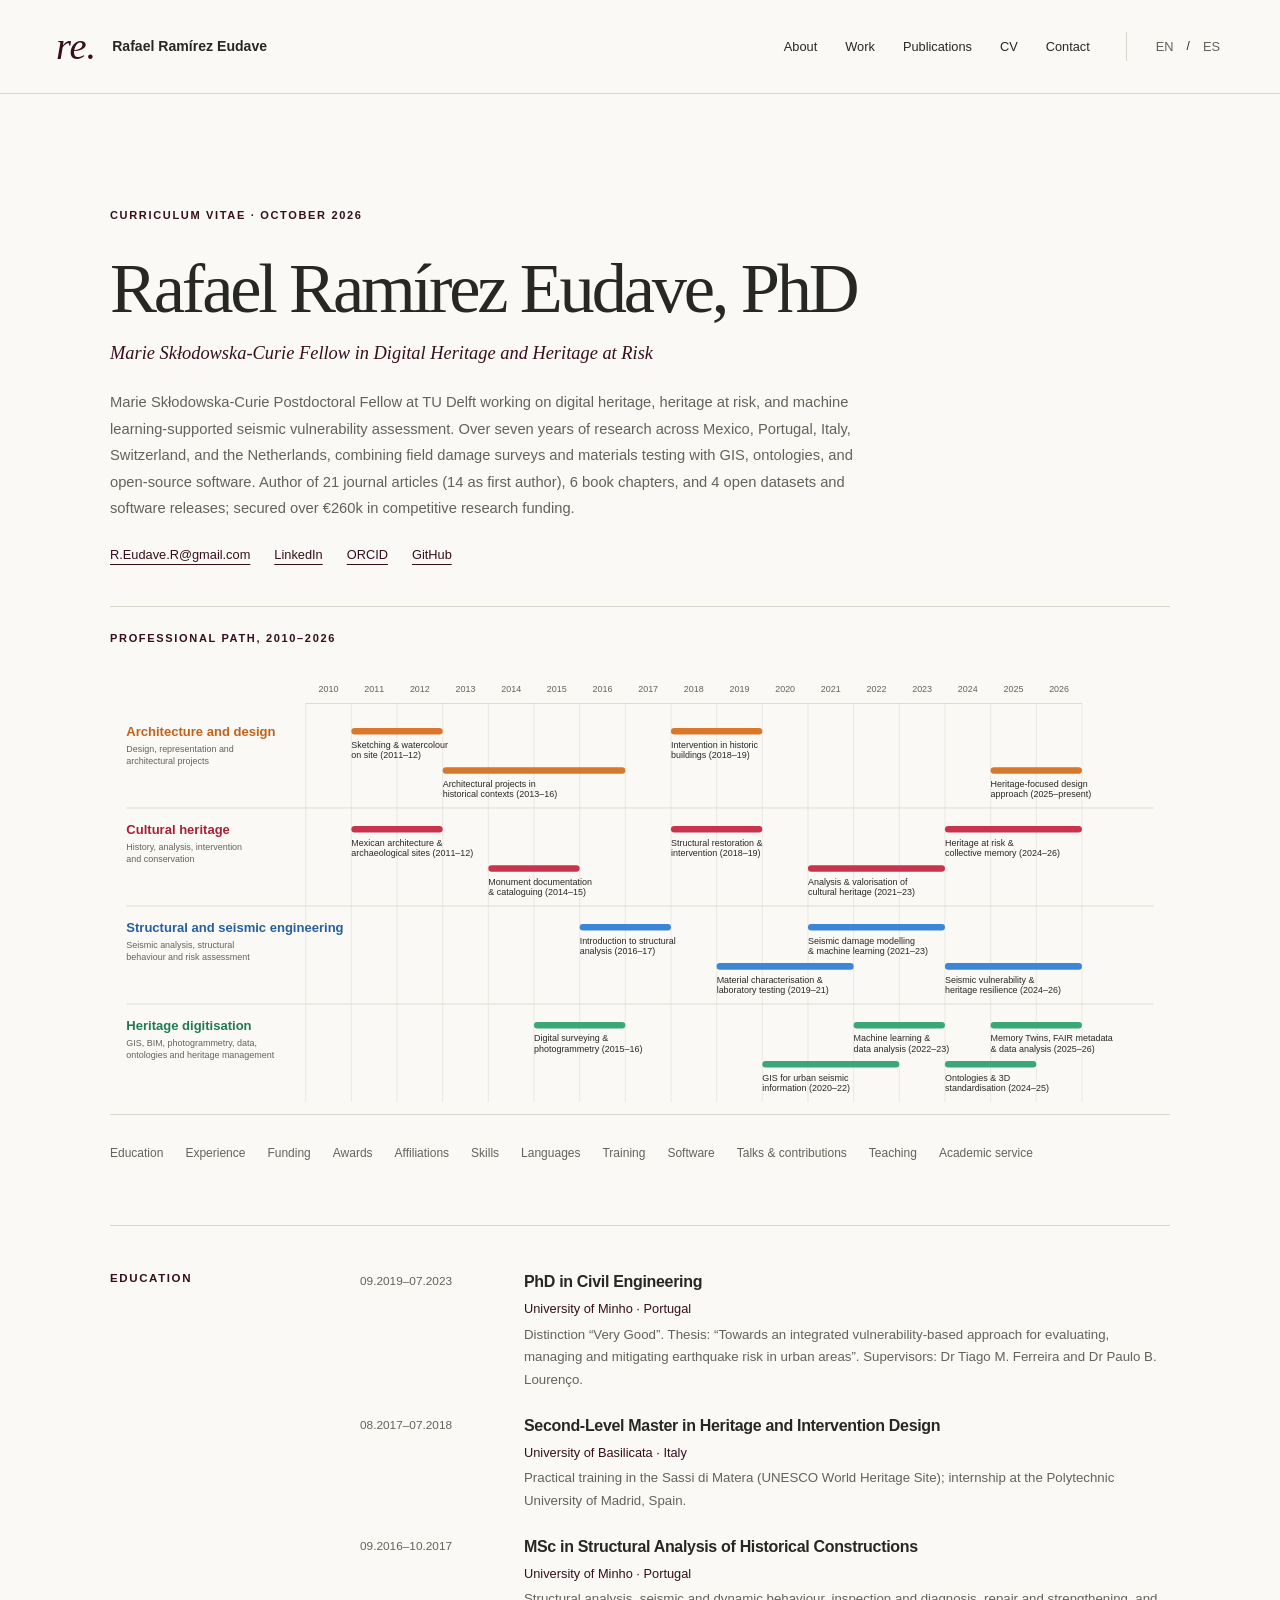
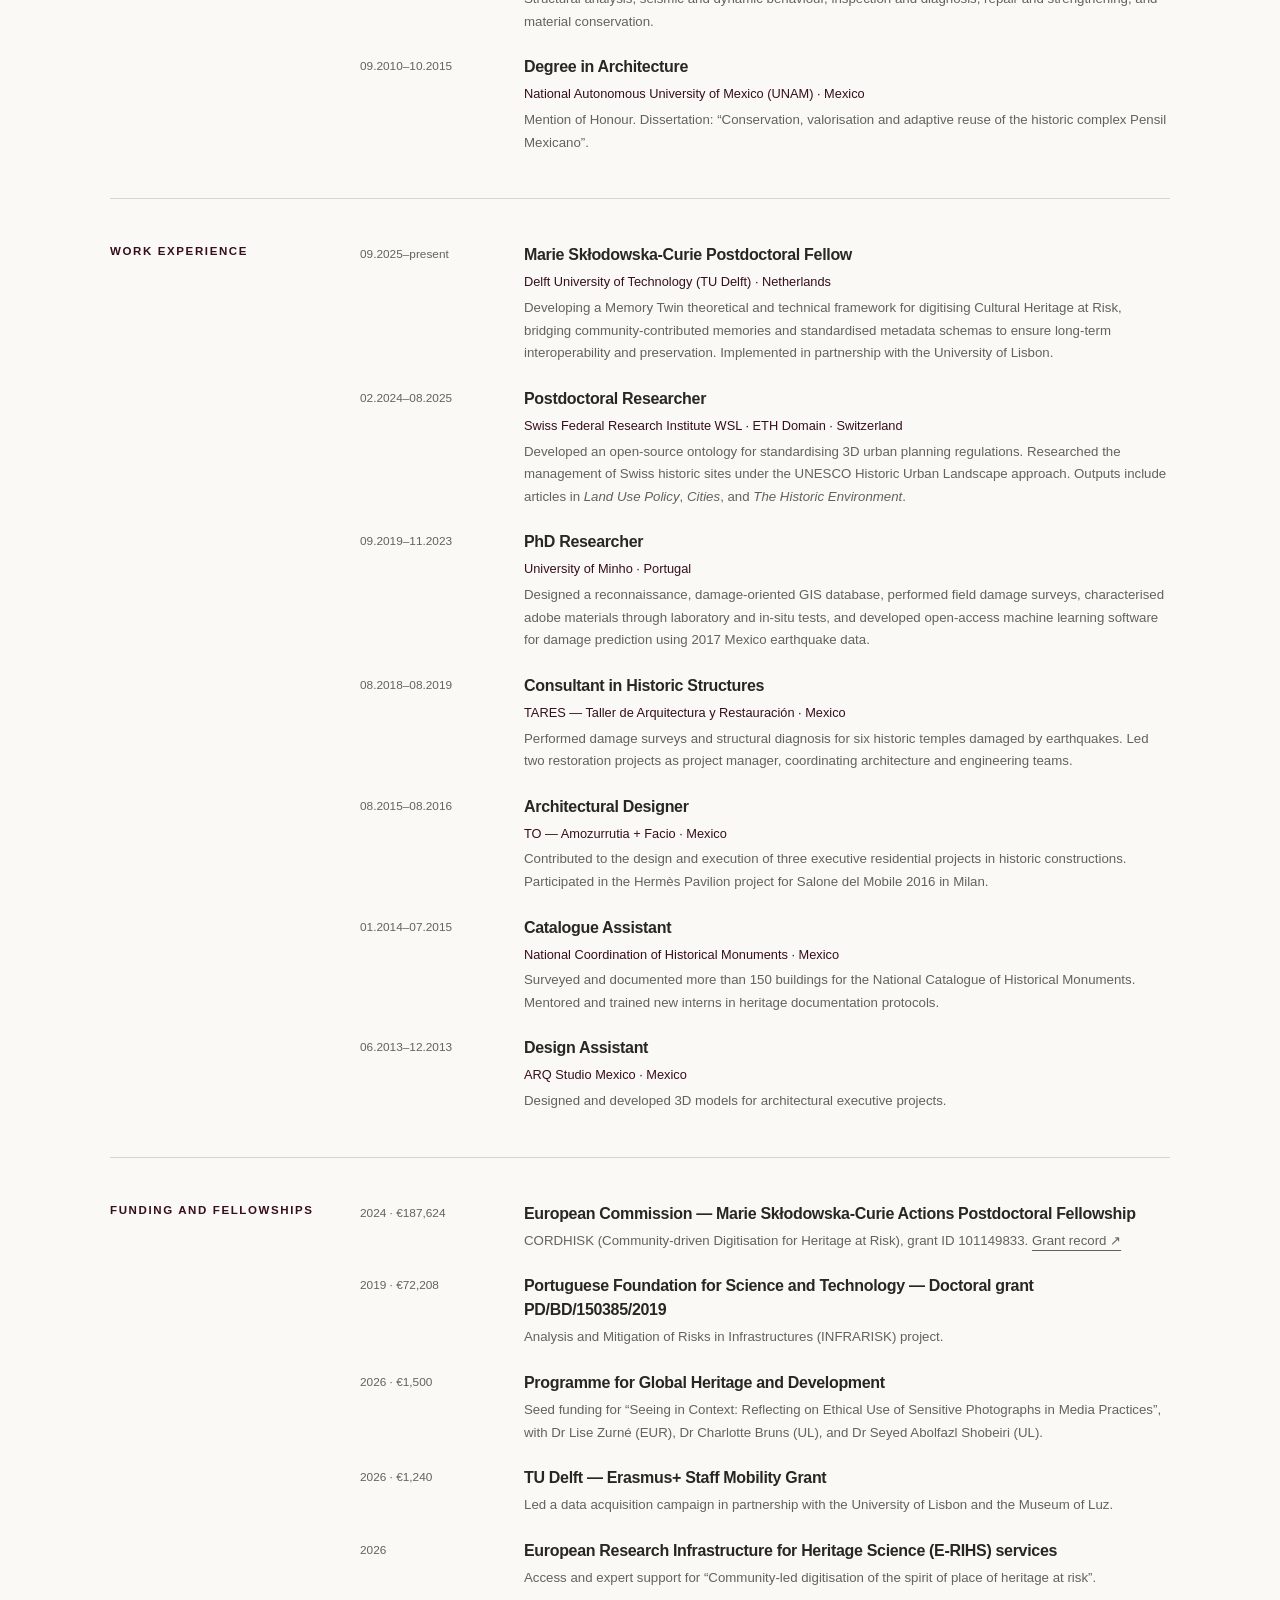
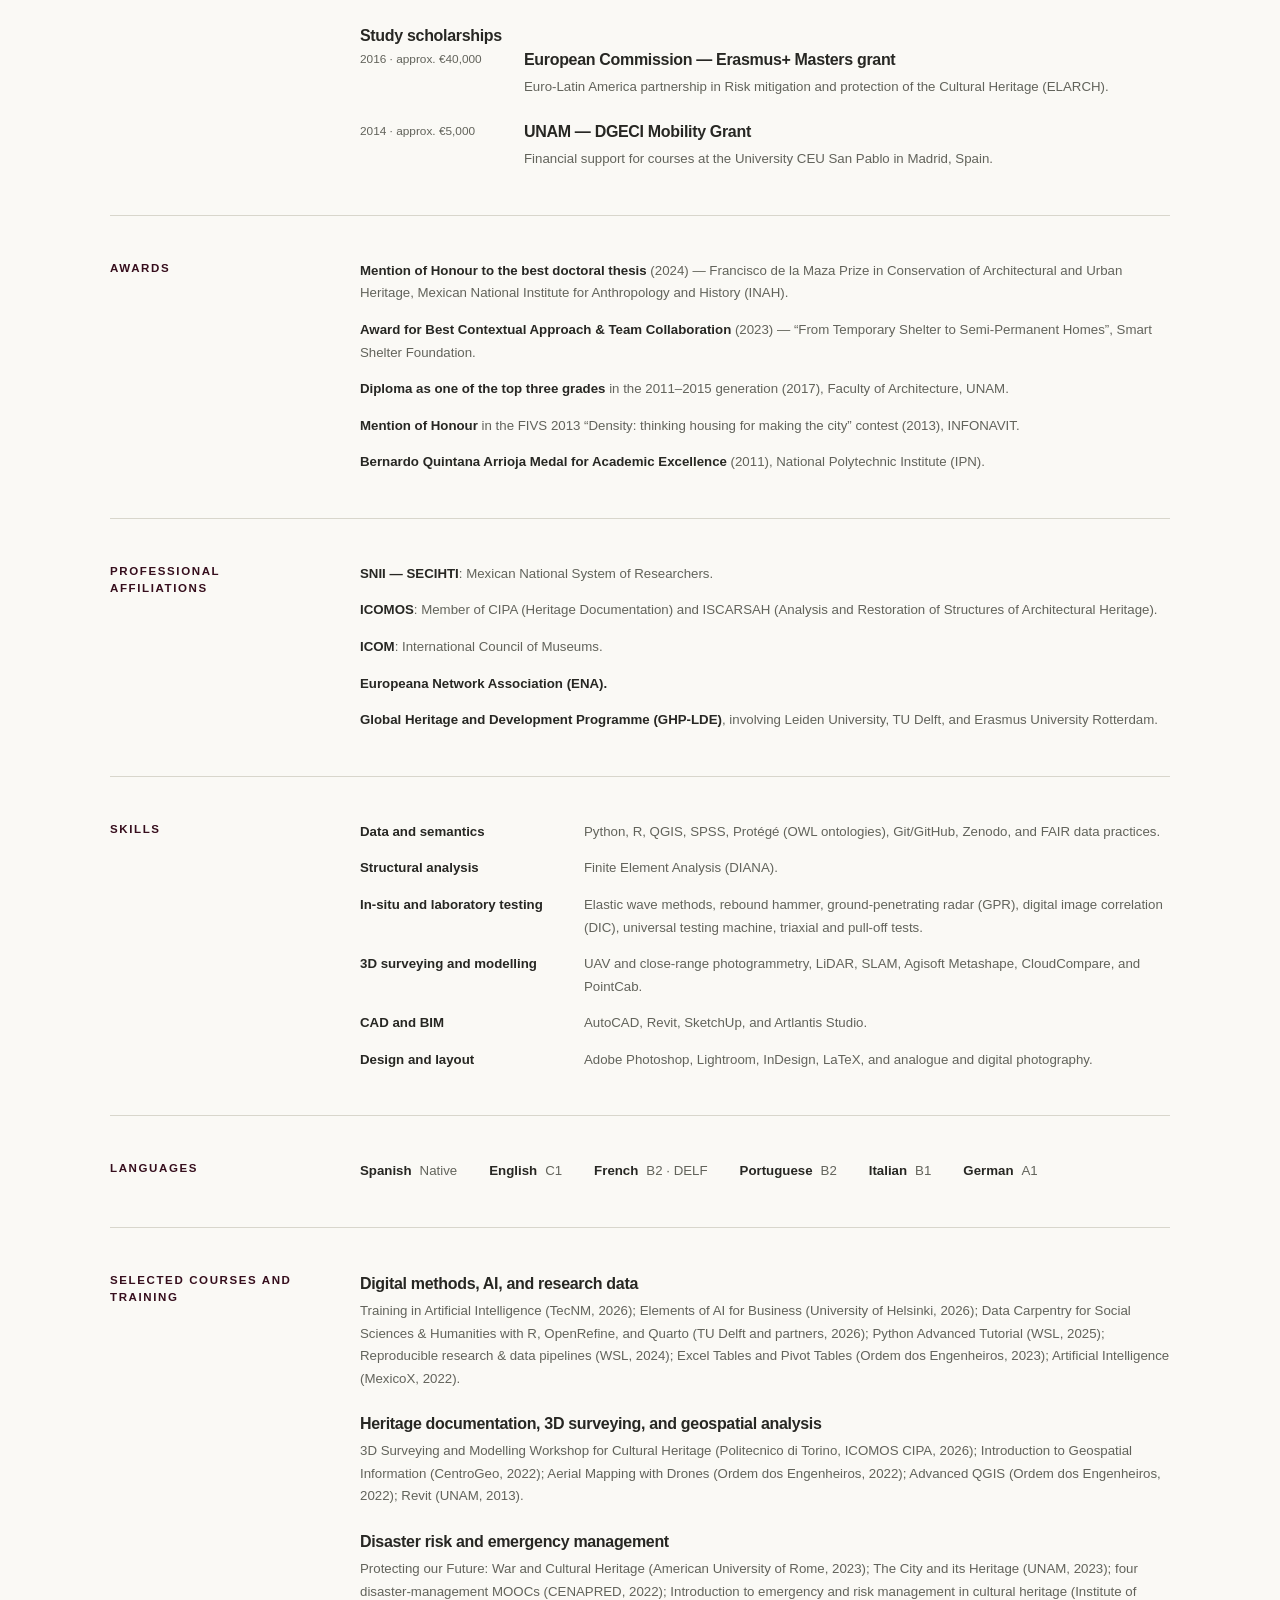
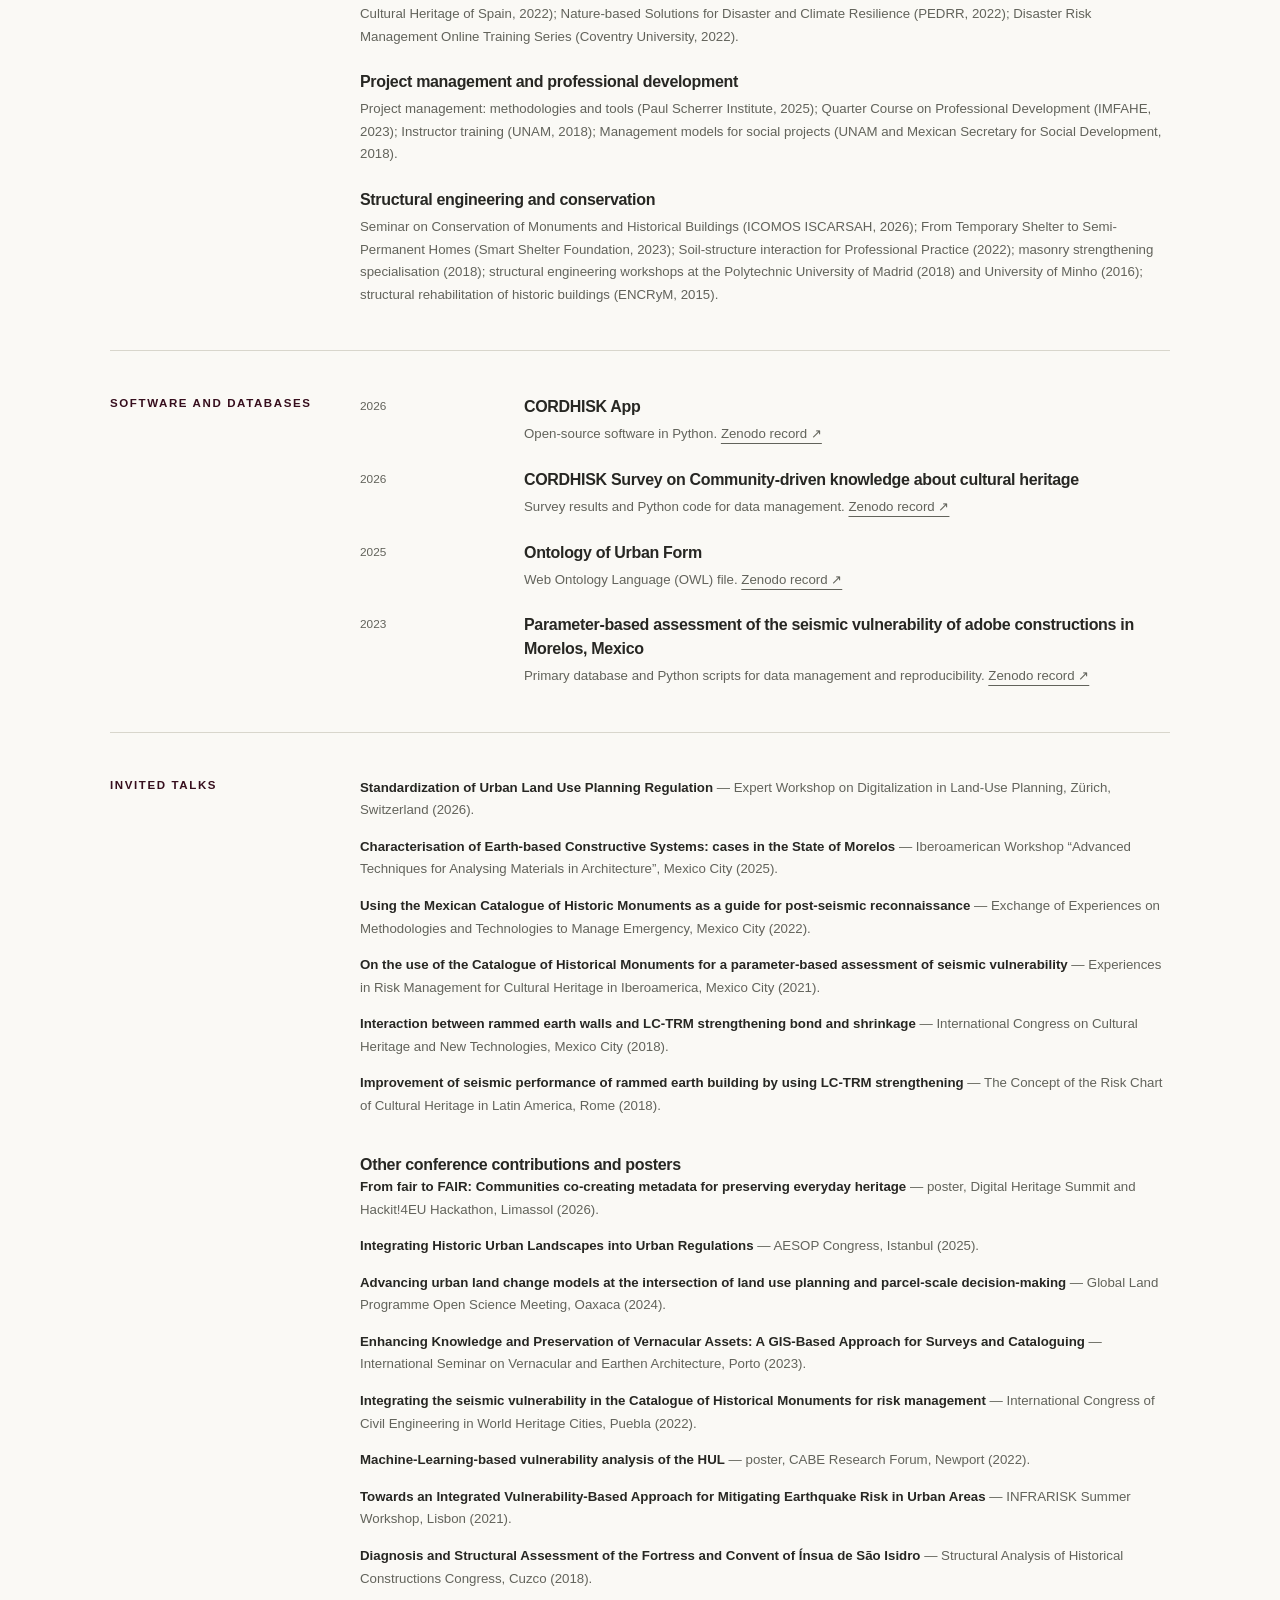
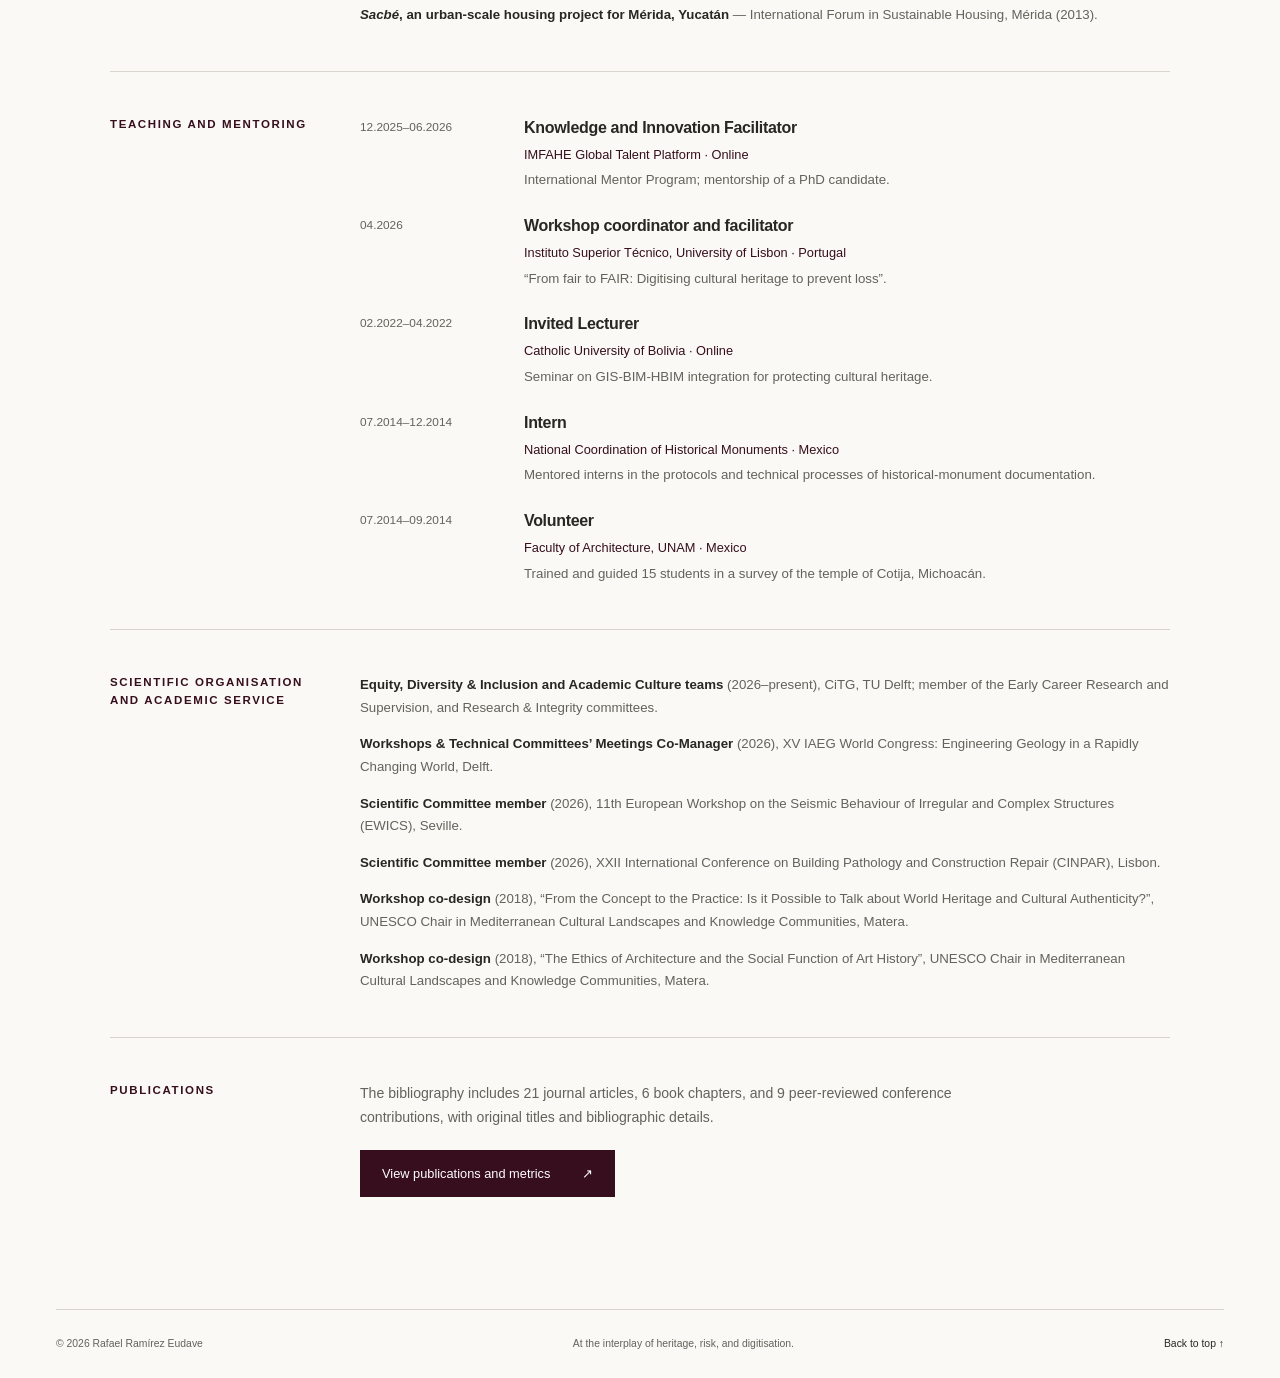
==== commit cd2f6e6b: "Add career timeline and simplify CV layout; remove print button Co-authored-by: Copilot <223556219+C" ====
--- a/cv.html
+++ b/cv.html
@@ -45,8 +45,12 @@
         <a href="https://orcid.org/0000-0003-0733-6685">ORCID</a>
         <a href="https://github.com/REudR">GitHub</a>
       </div>
-      <button class="button cv-print" type="button" onclick="window.print()">Print / Save as PDF <span aria-hidden="true">↓</span></button>
-    </section>
+    </section>
+
+    <figure class="cv-timeline">
+      <figcaption>Professional path, 2010–2026</figcaption>
+      <div class="cv-timeline-scroll"><img src="assets/career-timeline.svg" width="1300" height="545" alt="Timeline from 2010 to 2026 across four fields. Architecture and design: site sketching (2011–12), architectural projects in historical contexts (2013–16), interventions in historic buildings (2018–19), and a heritage-focused design approach (2025–present). Cultural heritage: Mexican architecture and archaeological sites (2011–12), monument documentation (2014–15), restoration (2018–19), valorisation of heritage (2021–23), and heritage at risk and collective memory (2024–26). Structural and seismic engineering: structural analysis (2016–17), material testing (2019–21), seismic damage modelling and machine learning (2021–23), and seismic vulnerability and resilience (2024–26). Heritage digitisation: digital surveying (2015–16), GIS (2020–22), machine learning and data analysis (2022–23), ontologies and 3D standardisation (2024–25), and Memory Twins with FAIR metadata (2025–26)."></div>
+    </figure>
 
     <nav class="cv-toc" aria-label="CV sections">
       <a href="#education">Education</a><a href="#experience">Experience</a>
@@ -58,7 +62,6 @@
     </nav>
 
     <section class="cv-section" id="education">
-      <p class="eyebrow">01 / Education</p>
       <h2>Education</h2>
       <div class="cv-list">
         <article class="cv-entry"><div class="cv-entry-heading"><h3>PhD in Civil Engineering</h3><time>09.2019–07.2023</time></div><p class="cv-institution">University of Minho · Portugal</p><p>Distinction “Very Good”. Thesis: “Towards an integrated vulnerability-based approach for evaluating, managing and mitigating earthquake risk in urban areas”. Supervisors: Dr Tiago M. Ferreira and Dr Paulo B. Lourenço.</p></article>
@@ -69,7 +72,6 @@
     </section>
 
     <section class="cv-section" id="experience">
-      <p class="eyebrow">02 / Work</p>
       <h2>Work experience</h2>
       <div class="cv-list">
         <article class="cv-entry"><div class="cv-entry-heading"><h3>Marie Skłodowska-Curie Postdoctoral Fellow</h3><time>09.2025–present</time></div><p class="cv-institution">Delft University of Technology (TU Delft) · Netherlands</p><p>Developing a Memory Twin theoretical and technical framework for digitising Cultural Heritage at Risk, bridging community-contributed memories and standardised metadata schemas to ensure long-term interoperability and preservation. Implemented in partnership with the University of Lisbon.</p></article>
@@ -83,7 +85,7 @@
     </section>
 
     <section class="cv-section" id="funding">
-      <p class="eyebrow">03 / Funding</p><h2>Funding and fellowships</h2>
+      <h2>Funding and fellowships</h2>
       <div class="cv-list">
         <article class="cv-entry"><div class="cv-entry-heading"><h3>European Commission — Marie Skłodowska-Curie Actions Postdoctoral Fellowship</h3><time>2024 · €187,624</time></div><p>CORDHISK (Community-driven Digitisation for Heritage at Risk), grant ID 101149833. <a href="https://doi.org/10.3030/101149833">Grant record ↗</a></p></article>
         <article class="cv-entry"><div class="cv-entry-heading"><h3>Portuguese Foundation for Science and Technology — Doctoral grant PD/BD/150385/2019</h3><time>2019 · €72,208</time></div><p>Analysis and Mitigation of Risks in Infrastructures (INFRARISK) project.</p></article>
@@ -99,7 +101,7 @@
     </section>
 
     <section class="cv-section" id="awards">
-      <p class="eyebrow">04 / Recognition</p><h2>Awards</h2>
+      <h2>Awards</h2>
       <ul class="cv-bullets">
         <li><strong>Mention of Honour to the best doctoral thesis</strong> (2024) — Francisco de la Maza Prize in Conservation of Architectural and Urban Heritage, Mexican National Institute for Anthropology and History (INAH).</li>
         <li><strong>Award for Best Contextual Approach &amp; Team Collaboration</strong> (2023) — “From Temporary Shelter to Semi-Permanent Homes”, Smart Shelter Foundation.</li>
@@ -110,7 +112,7 @@
     </section>
 
     <section class="cv-section" id="affiliations">
-      <p class="eyebrow">05 / Memberships</p><h2>Professional affiliations</h2>
+      <h2>Professional affiliations</h2>
       <ul class="cv-bullets">
         <li><strong>SNII — SECIHTI</strong>: Mexican National System of Researchers.</li>
         <li><strong>ICOMOS</strong>: Member of CIPA (Heritage Documentation) and ISCARSAH (Analysis and Restoration of Structures of Architectural Heritage).</li>
@@ -121,7 +123,7 @@
     </section>
 
     <section class="cv-section" id="skills">
-      <p class="eyebrow">06 / Practice</p><h2>Skills</h2>
+      <h2>Skills</h2>
       <dl class="cv-skills">
         <div><dt>Data and semantics</dt><dd>Python, R, QGIS, SPSS, Protégé (OWL ontologies), Git/GitHub, Zenodo, and FAIR data practices.</dd></div>
         <div><dt>Structural analysis</dt><dd>Finite Element Analysis (DIANA).</dd></div>
@@ -133,12 +135,12 @@
     </section>
 
     <section class="cv-section" id="languages">
-      <p class="eyebrow">07 / Communication</p><h2>Languages</h2>
+      <h2>Languages</h2>
       <ul class="language-list"><li><strong>Spanish</strong><span>Native</span></li><li><strong>English</strong><span>C1</span></li><li><strong>French</strong><span>B2 · DELF</span></li><li><strong>Portuguese</strong><span>B2</span></li><li><strong>Italian</strong><span>B1</span></li><li><strong>German</strong><span>A1</span></li></ul>
     </section>
 
     <section class="cv-section" id="training">
-      <p class="eyebrow">08 / Continuing education</p><h2>Selected courses and training</h2>
+      <h2>Selected courses and training</h2>
       <div class="cv-list">
         <article class="cv-entry"><h3>Digital methods, AI, and research data</h3><p>Training in Artificial Intelligence (TecNM, 2026); Elements of AI for Business (University of Helsinki, 2026); Data Carpentry for Social Sciences &amp; Humanities with R, OpenRefine, and Quarto (TU Delft and partners, 2026); Python Advanced Tutorial (WSL, 2025); Reproducible research &amp; data pipelines (WSL, 2024); Excel Tables and Pivot Tables (Ordem dos Engenheiros, 2023); Artificial Intelligence (MexicoX, 2022).</p></article>
         <article class="cv-entry"><h3>Heritage documentation, 3D surveying, and geospatial analysis</h3><p>3D Surveying and Modelling Workshop for Cultural Heritage (Politecnico di Torino, ICOMOS CIPA, 2026); Introduction to Geospatial Information (CentroGeo, 2022); Aerial Mapping with Drones (Ordem dos Engenheiros, 2022); Advanced QGIS (Ordem dos Engenheiros, 2022); Revit (UNAM, 2013).</p></article>
@@ -149,7 +151,7 @@
     </section>
 
     <section class="cv-section" id="software">
-      <p class="eyebrow">09 / Open research</p><h2>Software and databases</h2>
+      <h2>Software and databases</h2>
       <div class="cv-list">
         <article class="cv-entry"><div class="cv-entry-heading"><h3>CORDHISK App</h3><time>2026</time></div><p>Open-source software in Python. <a href="https://doi.org/10.5281/zenodo.20798542">Zenodo record ↗</a></p></article>
         <article class="cv-entry"><div class="cv-entry-heading"><h3>CORDHISK Survey on Community-driven knowledge about cultural heritage</h3><time>2026</time></div><p>Survey results and Python code for data management. <a href="https://doi.org/10.5281/zenodo.18678878">Zenodo record ↗</a></p></article>
@@ -159,7 +161,7 @@
     </section>
 
     <section class="cv-section" id="talks">
-      <p class="eyebrow">10 / Academic contributions</p><h2>Invited talks</h2>
+      <h2>Invited talks</h2>
       <ul class="cv-bullets">
         <li><strong>Standardization of Urban Land Use Planning Regulation</strong> — Expert Workshop on Digitalization in Land-Use Planning, Zürich, Switzerland (2026).</li>
         <li><strong>Characterisation of Earth-based Constructive Systems: cases in the State of Morelos</strong> — Iberoamerican Workshop “Advanced Techniques for Analysing Materials in Architecture”, Mexico City (2025).</li>
@@ -183,7 +185,7 @@
     </section>
 
     <section class="cv-section" id="teaching">
-      <p class="eyebrow">11 / Teaching</p><h2>Teaching and mentoring</h2>
+      <h2>Teaching and mentoring</h2>
       <div class="cv-list">
         <article class="cv-entry"><div class="cv-entry-heading"><h3>Knowledge and Innovation Facilitator</h3><time>12.2025–06.2026</time></div><p class="cv-institution">IMFAHE Global Talent Platform · Online</p><p>International Mentor Program; mentorship of a PhD candidate.</p></article>
         <article class="cv-entry"><div class="cv-entry-heading"><h3>Workshop coordinator and facilitator</h3><time>04.2026</time></div><p class="cv-institution">Instituto Superior Técnico, University of Lisbon · Portugal</p><p>“From fair to FAIR: Digitising cultural heritage to prevent loss”.</p></article>
@@ -194,7 +196,7 @@
     </section>
 
     <section class="cv-section" id="service">
-      <p class="eyebrow">12 / Service</p><h2>Scientific organisation and academic service</h2>
+      <h2>Scientific organisation and academic service</h2>
       <ul class="cv-bullets">
         <li><strong>Equity, Diversity &amp; Inclusion and Academic Culture teams</strong> (2026–present), CiTG, TU Delft; member of the Early Career Research and Supervision, and Research &amp; Integrity committees.</li>
         <li><strong>Workshops &amp; Technical Committees’ Meetings Co-Manager</strong> (2026), XV IAEG World Congress: Engineering Geology in a Rapidly Changing World, Delft.</li>
@@ -206,7 +208,6 @@
     </section>
 
     <section class="cv-publications">
-      <p class="eyebrow">Complete bibliography</p>
       <h2>Publications</h2>
       <p>The bibliography includes 21 journal articles, 6 book chapters, and 9 peer-reviewed conference contributions, with original titles and bibliographic details.</p>
       <a class="button" href="publications.html">View publications and metrics <span aria-hidden="true">↗</span></a>
--- a/styles.css
+++ b/styles.css
@@ -83,39 +83,47 @@
 .research-row p { font-size: .76rem; margin-top: 7px; }
 .row-arrow { font-size: 1.4rem; }
 .publication-cta { margin-top: 30px; }
-.cv-page { max-width: 1000px; }
-.cv-intro { padding-bottom: 55px; border-bottom: 1px solid var(--line); }
-.cv-intro h1 { font-size: clamp(2.7rem, 6vw, 5rem); }
-.cv-subtitle { margin-top: 18px; color: var(--wine); font: italic 1.2rem/1.5 var(--serif); }
-.cv-summary { max-width: 790px; margin-top: 25px; font-size: .95rem; line-height: 1.8; }
-.cv-contact { display: flex; flex-wrap: wrap; gap: 12px 24px; margin-top: 24px; font-size: .8rem; }
+.cv-page { max-width: 1060px; }
+.cv-intro { padding-bottom: 40px; }
+.cv-intro h1 { font-size: clamp(2.6rem, 5.5vw, 4.4rem); }
+.cv-subtitle { margin-top: 14px; color: var(--wine); font: italic 1.15rem/1.5 var(--serif); }
+.cv-summary { max-width: 780px; margin-top: 22px; font-size: .92rem; line-height: 1.8; }
+.cv-contact { display: flex; flex-wrap: wrap; gap: 8px 24px; margin-top: 22px; font-size: .8rem; }
 .cv-contact a { color: var(--wine); }
-.cv-print { margin-top: 26px; border: 0; cursor: pointer; font: inherit; }
-.cv-toc { display: flex; flex-wrap: wrap; gap: 12px 22px; padding: 24px 0; border-bottom: 1px solid var(--line); font-size: .75rem; }
-.cv-toc a { text-decoration-color: var(--line); text-underline-offset: 4px; }
-.cv-section, .cv-publications { padding-top: 70px; scroll-margin-top: 24px; }
-.cv-section > h2, .cv-publications > h2 { font-size: clamp(2.1rem, 4vw, 3.2rem); }
-.cv-list { margin-top: 24px; border-top: 1px solid var(--line); }
-.cv-entry { padding: 20px 0; border-bottom: 1px solid var(--line); break-inside: avoid; }
-.cv-entry-heading { display: flex; justify-content: space-between; gap: 20px; align-items: baseline; }
-.cv-entry-heading h3 { max-width: 760px; }
-.cv-entry-heading time { color: var(--wine); font-size: .72rem; white-space: nowrap; }
-.cv-entry p { max-width: 840px; font-size: .82rem; line-height: 1.75; margin-top: 8px; }
-.cv-entry .cv-institution { color: var(--wine); font-size: .78rem; margin-top: 3px; }
-.cv-subheading { margin-top: 32px; }
-.cv-bullets { padding-left: 1.2rem; margin: 24px 0 0; }
-.cv-bullets li { padding: 0 0 15px 8px; color: var(--muted); font-size: .84rem; line-height: 1.75; }
+.cv-timeline { margin: 0 0 10px; padding: 22px 0 8px; border-block: 1px solid var(--line); }
+.cv-timeline figcaption { display: block; padding: 0 0 14px; font-size: .69rem; letter-spacing: .15em; text-transform: uppercase; font-weight: 650; color: var(--wine); }
+.cv-timeline-scroll { overflow-x: auto; -webkit-overflow-scrolling: touch; }
+.cv-timeline img { width: 100%; min-width: 960px; height: auto; }
+.cv-toc { display: flex; flex-wrap: wrap; gap: 8px 22px; padding: 18px 0; font-size: .75rem; color: var(--muted); }
+.cv-toc a { text-decoration: none; }
+.cv-toc a:hover { text-decoration: underline; }
+.cv-section, .cv-publications { display: grid; grid-template-columns: 210px minmax(0, 1fr); column-gap: 40px; padding-top: 44px; margin-top: 44px; border-top: 1px solid var(--line); scroll-margin-top: 24px; }
+.cv-section > h2, .cv-publications > h2 { grid-column: 1; align-self: start; font: 650 .72rem/1.5 var(--sans); letter-spacing: .14em; text-transform: uppercase; color: var(--wine); }
+.cv-section > :not(h2), .cv-publications > :not(h2) { grid-column: 2; }
+.cv-section > h2 + *, .cv-publications > h2 + * { margin-top: 0; }
+.cv-section > h2, .cv-publications > h2 { grid-row: 1 / span 20; }
+.cv-list { display: grid; gap: 22px; }
+.cv-entry { display: grid; grid-template-columns: 140px minmax(0, 1fr); column-gap: 24px; break-inside: avoid; }
+.cv-entry-heading { display: contents; }
+.cv-entry-heading time { grid-column: 1; grid-row: 1; color: var(--muted); font-size: .74rem; line-height: 1.9; }
+.cv-entry-heading h3, .cv-entry > h3 { grid-column: 2; grid-row: 1; font-size: 1rem; line-height: 1.5; }
+.cv-entry > h3 { grid-column: 1 / -1; }
+.cv-entry p { grid-column: 2; font-size: .83rem; line-height: 1.7; margin-top: 4px; }
+.cv-entry > h3 + p { grid-column: 1 / -1; }
+.cv-entry .cv-institution { color: var(--wine); font-size: .8rem; }
+.cv-subheading { margin-top: 36px; font-size: 1rem; }
+.cv-bullets { padding: 0; margin: 0; list-style: none; display: grid; gap: 14px; }
+.cv-bullets + .cv-subheading, .cv-list + .cv-subheading { margin-top: 36px; }
+.cv-bullets li { color: var(--muted); font-size: .83rem; line-height: 1.7; }
 .cv-bullets strong, .cv-skills dt { color: var(--ink); font-weight: 600; }
-.cv-skills { margin-top: 25px; border-top: 1px solid var(--line); }
-.cv-skills > div { display: grid; grid-template-columns: minmax(150px, .3fr) 1fr; gap: 24px; padding: 15px 0; border-bottom: 1px solid var(--line); }
-.cv-skills dt { font-size: .8rem; }
-.cv-skills dd { margin: 0; color: var(--muted); font-size: .82rem; }
-.language-list { display: grid; grid-template-columns: repeat(3, 1fr); gap: 10px; padding: 0; margin: 24px 0 0; list-style: none; }
-.language-list li { display: flex; justify-content: space-between; gap: 10px; padding: 12px; background: var(--panel); font-size: .78rem; }
-.language-list li span { color: var(--muted); }
-.cv-publications { margin-top: 70px; padding: 35px; background: var(--panel); }
-.cv-publications p:not(.eyebrow) { max-width: 720px; margin: 18px 0 25px; font-size: .88rem; }
-.cv-publications .button { color: white; }
+.cv-skills { display: grid; gap: 14px; margin: 0; }
+.cv-skills > div { display: grid; grid-template-columns: 200px minmax(0, 1fr); gap: 24px; }
+.cv-skills dt { font-size: .83rem; }
+.cv-skills dd { margin: 0; color: var(--muted); font-size: .83rem; line-height: 1.7; }
+.language-list { display: flex; flex-wrap: wrap; gap: 10px 32px; padding: 0; margin: 0; list-style: none; font-size: .83rem; }
+.language-list li span { color: var(--muted); margin-left: 8px; }
+.cv-publications p:not(.eyebrow) { max-width: 620px; font-size: .88rem; margin-bottom: 20px; }
+.cv-publications .button { justify-self: start; color: white; }
 .publication-navigation { display: flex; flex-wrap: wrap; gap: 15px 28px; margin-block: 30px; font-size: .85rem; }
 .metrics-note { padding: 24px; background: var(--panel); border-left: 2px solid var(--wine); }
 .metrics-note h2 { font: 550 1.1rem/1.4 var(--sans); letter-spacing: 0; }
@@ -203,18 +211,20 @@
   .hero-actions { gap: 18px; }
   .button { gap: 18px; padding-inline: 18px; }
   .contact-links { gap: 25px; }
-  .cv-entry-heading { display: block; }
-  .cv-entry-heading time { display: block; margin-top: 4px; }
+  .cv-section, .cv-publications { display: block; padding-top: 32px; margin-top: 32px; }
+  .cv-section > h2, .cv-publications > h2 { margin-bottom: 18px; }
+  .cv-entry { grid-template-columns: 1fr; }
+  .cv-entry-heading time, .cv-entry-heading h3, .cv-entry p, .cv-entry > h3 { grid-column: 1; grid-row: auto; }
+  .cv-entry-heading time { order: -1; }
   .cv-skills > div { grid-template-columns: 1fr; gap: 3px; }
-  .language-list { grid-template-columns: repeat(2, 1fr); }
-  .cv-publications { padding: 24px; }
+  .cv-timeline img { min-width: 860px; }
 }
 @media (prefers-reduced-motion: reduce) {
   html { scroll-behavior: auto; }
   .project-image img { transition: none; }
 }
 @media print {
-  .site-header, .hero-actions, .language-switch, .discipline-strip, .project-image, .hero-visual, .contact-links, .cv-toc, .cv-print { display: none; }
+  .site-header, .hero-actions, .language-switch, .discipline-strip, .project-image, .hero-visual, .contact-links, .cv-toc { display: none; }
   .section-wrap { width: 100%; }
   .section-space, .hero { padding-block: 25px; }
   .hero, .about, .experience { display: block; }
@@ -223,8 +233,6 @@
   h1, h2 { font-size: 28pt; }
   article, .research-row { break-inside: avoid; }
   .cv-page { max-width: none; }
-  .cv-section, .cv-publications { padding-top: 22px; }
-  .cv-entry { padding-block: 10px; }
+  .cv-section, .cv-publications { padding-top: 16px; margin-top: 16px; }
   .cv-entry p, .cv-bullets li, .cv-skills dd { color: #333; }
-  .cv-publications { background: white; border: 1px solid var(--line); }
-}
+}
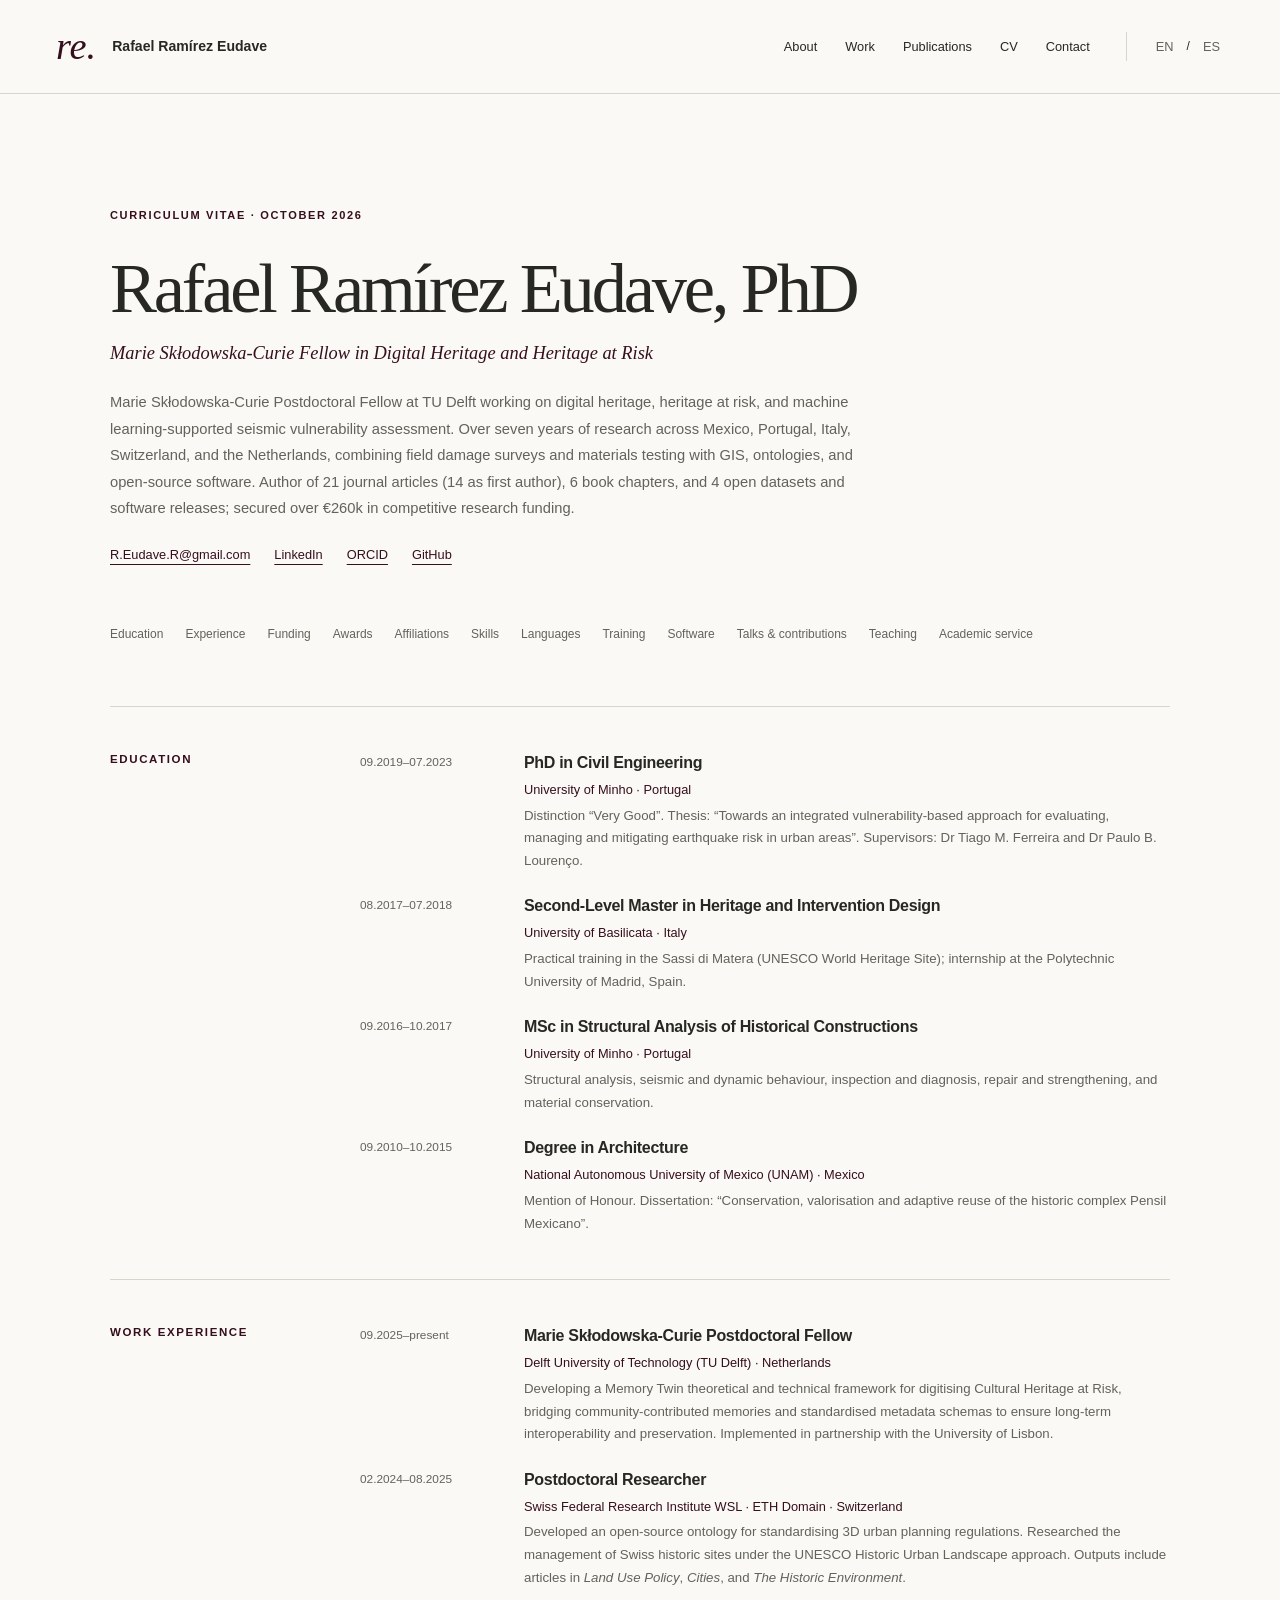
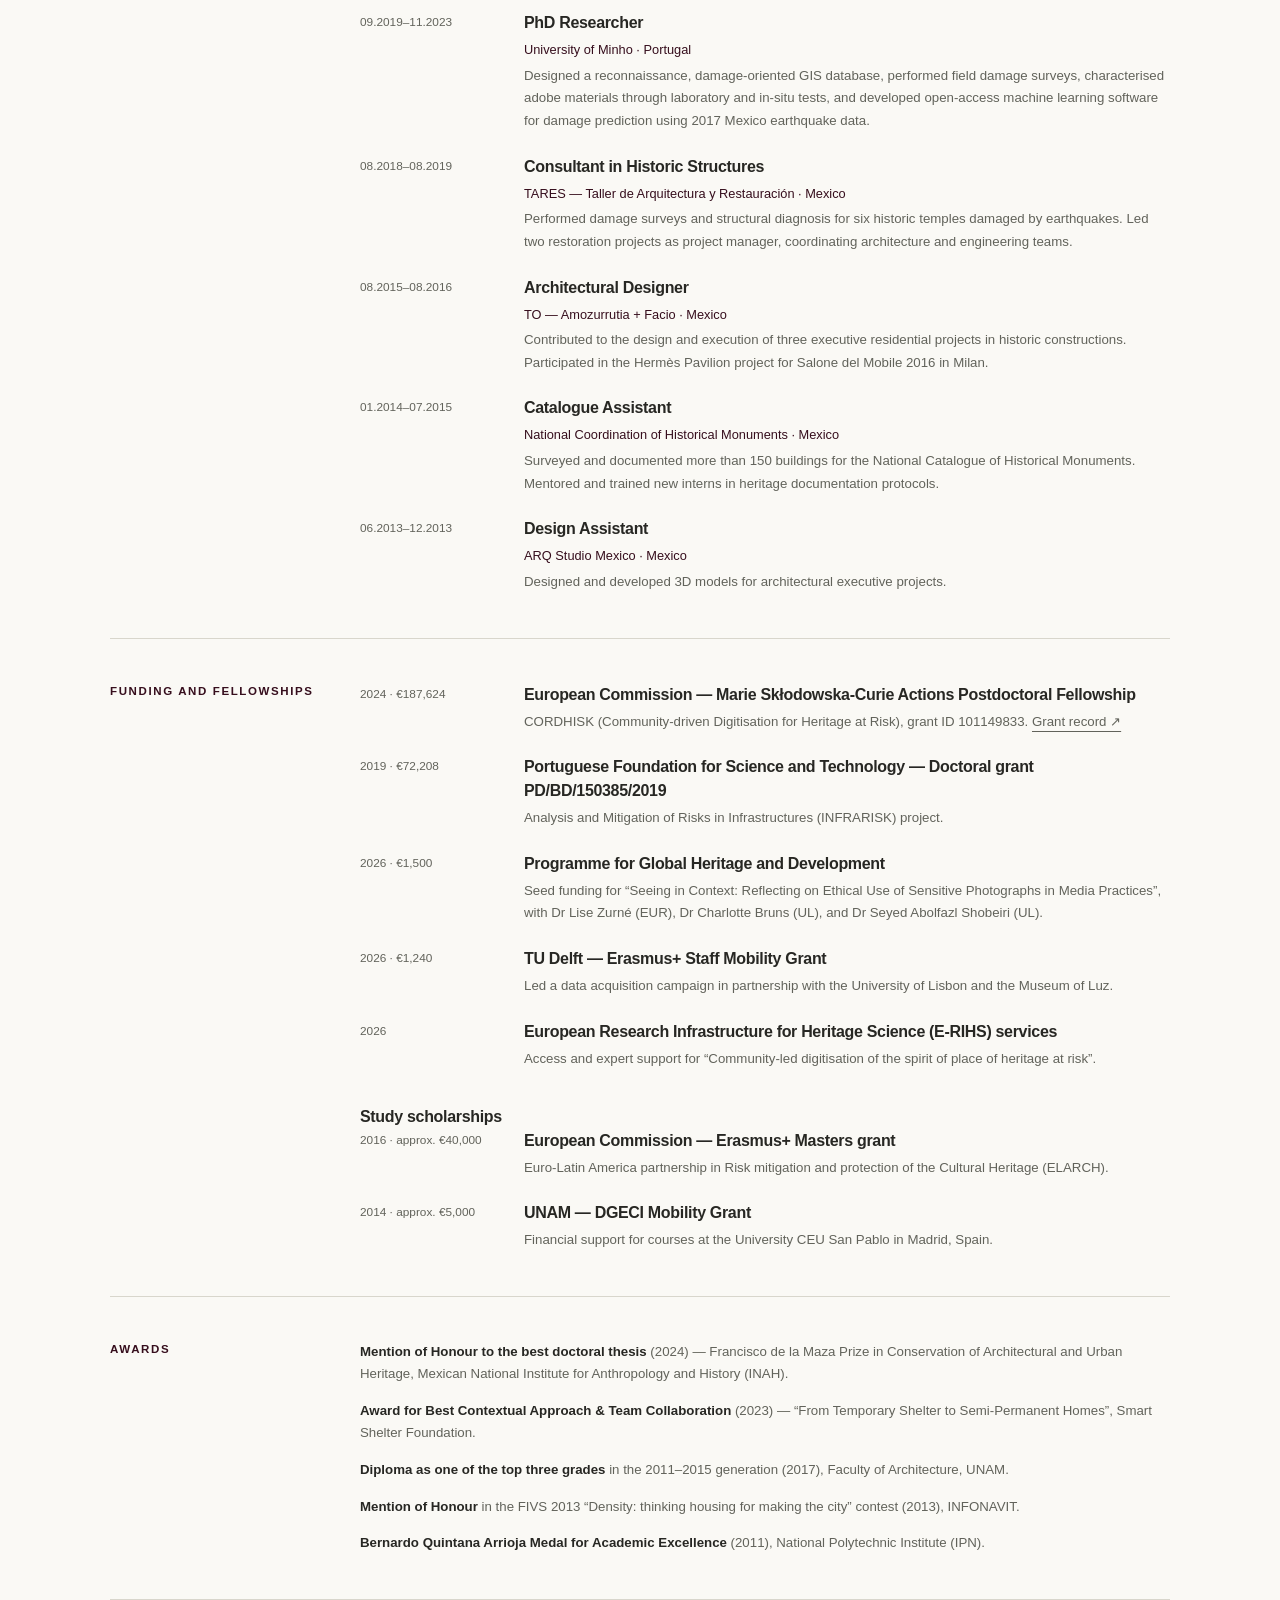
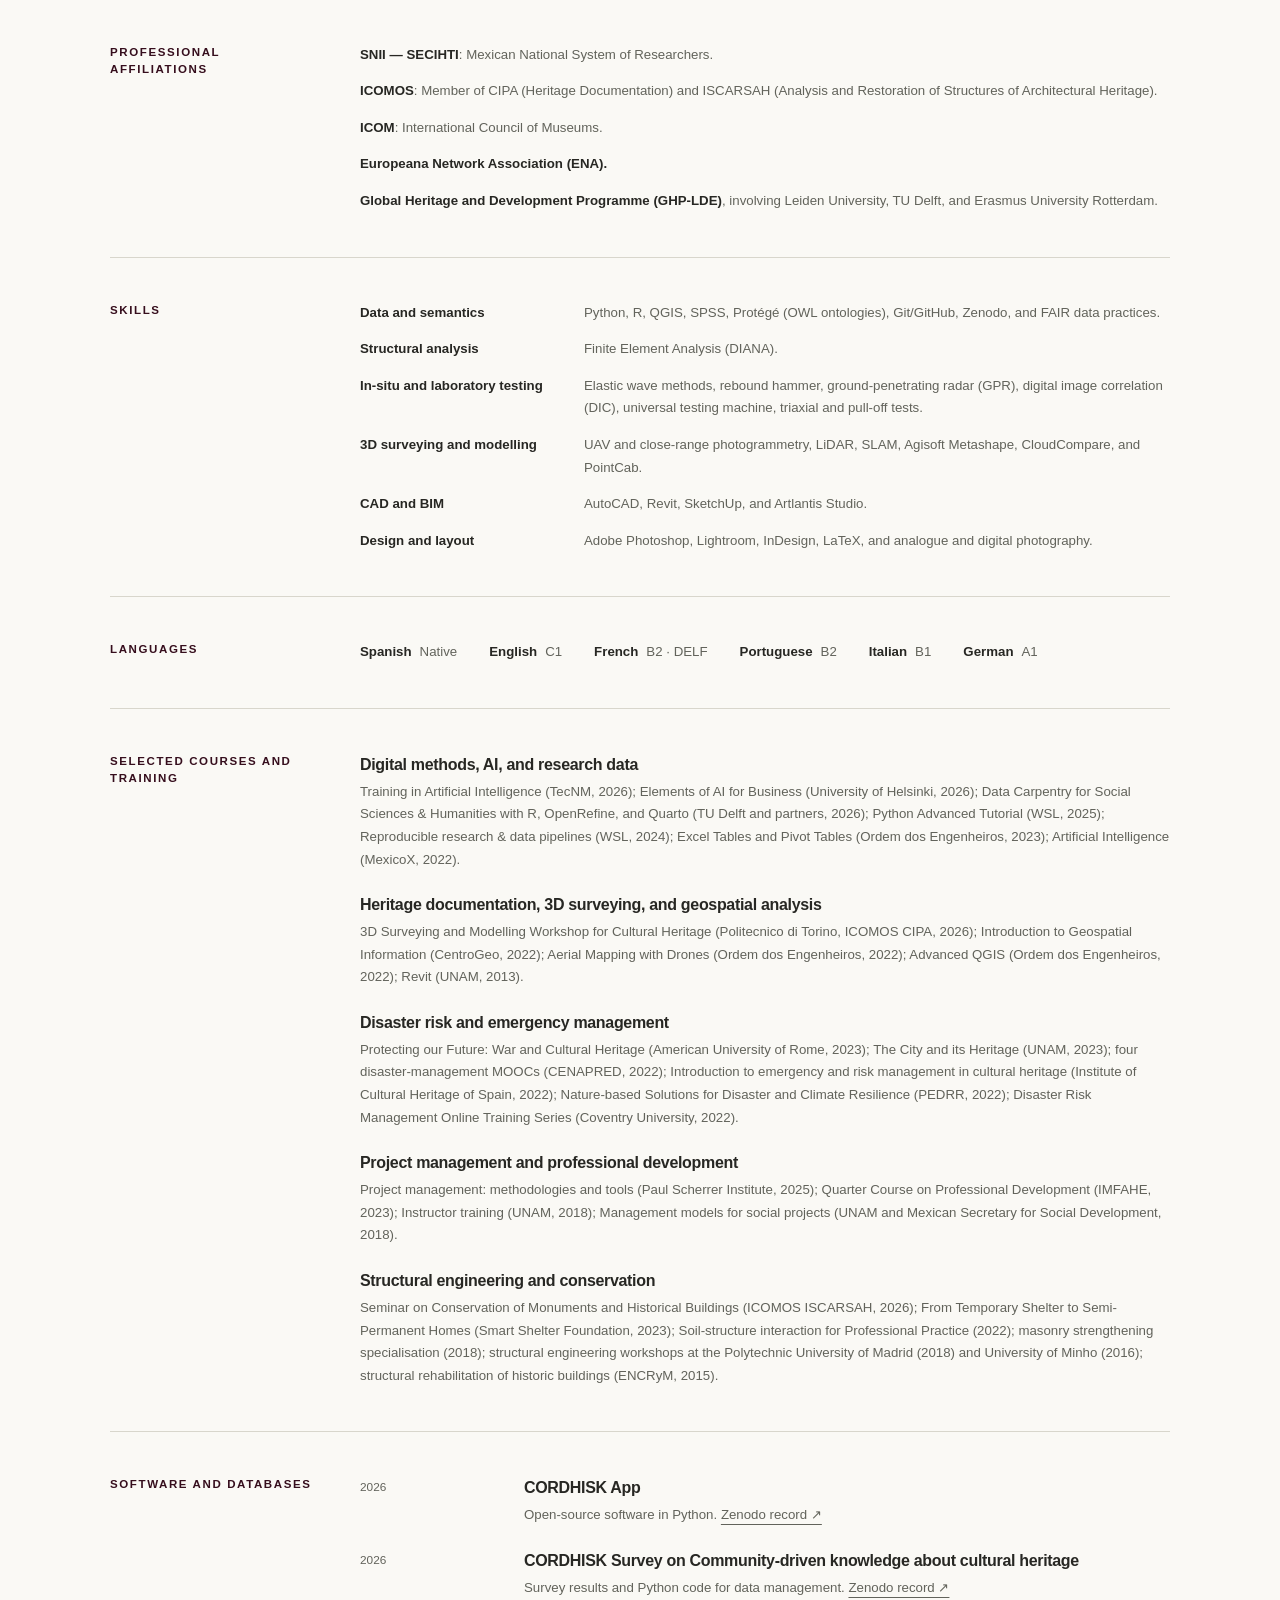
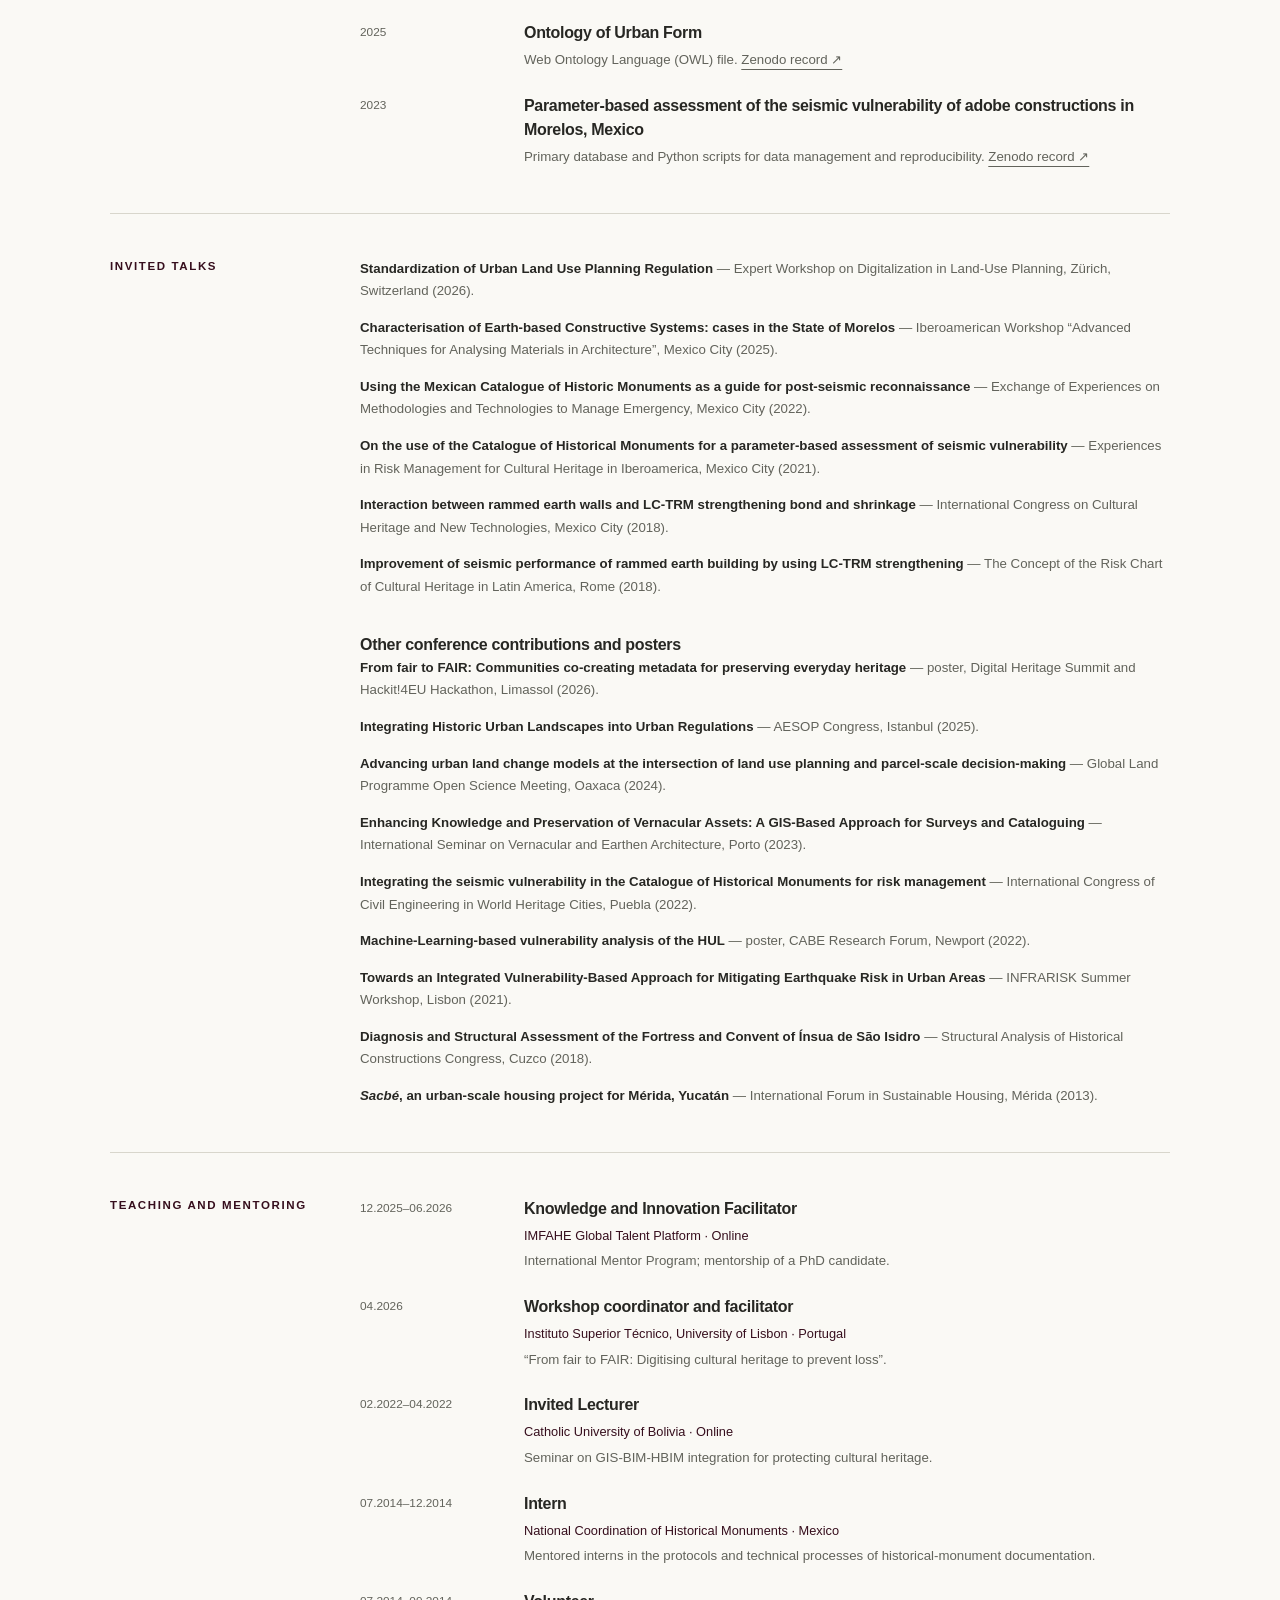
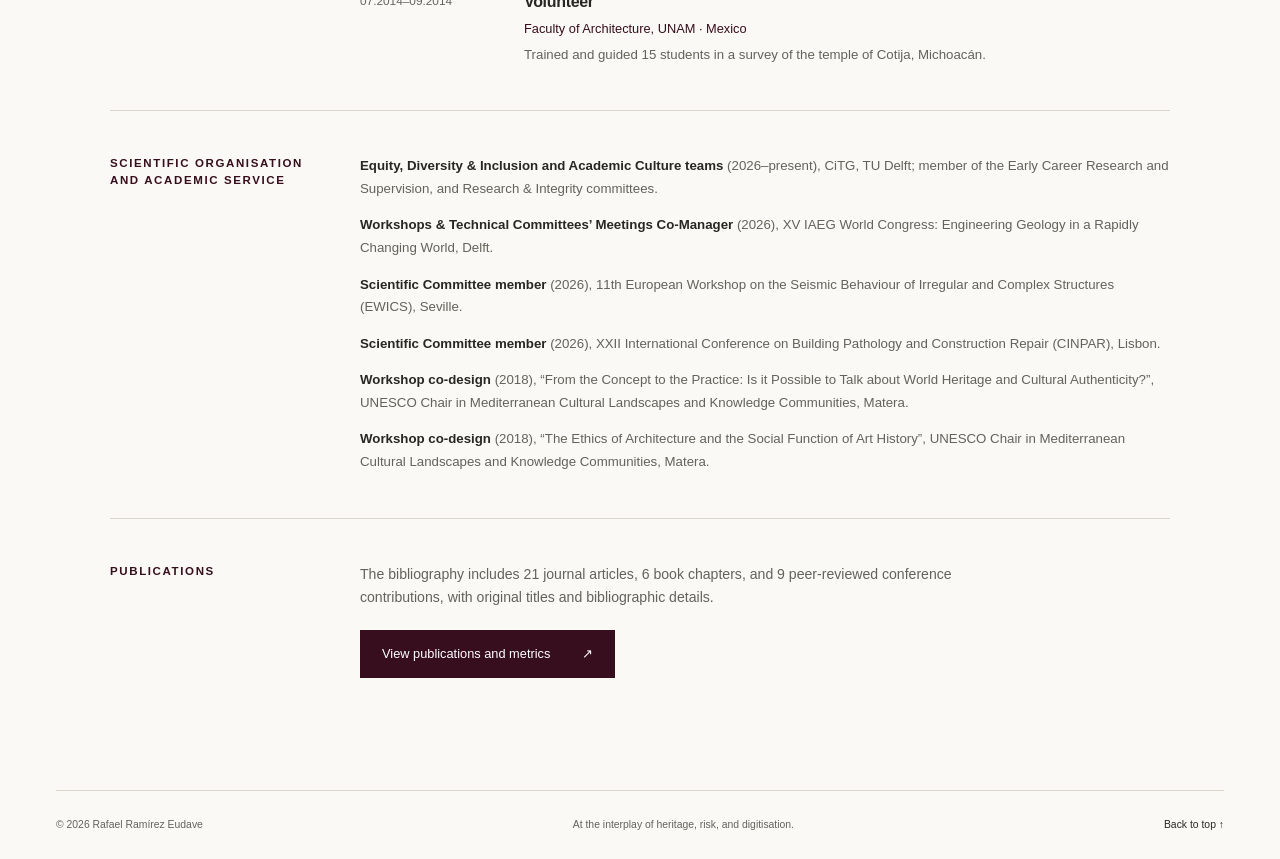
==== commit c9c92c37: "Withdraw career timeline figure from CV Co-authored-by: Copilot <223556219+Copilot@users.noreply.git" ====
--- a/cv.html
+++ b/cv.html
@@ -47,10 +47,6 @@
       </div>
     </section>
 
-    <figure class="cv-timeline">
-      <figcaption>Professional path, 2010–2026</figcaption>
-      <div class="cv-timeline-scroll"><img src="assets/career-timeline.svg" width="1300" height="545" alt="Timeline from 2010 to 2026 across four fields. Architecture and design: site sketching (2011–12), architectural projects in historical contexts (2013–16), interventions in historic buildings (2018–19), and a heritage-focused design approach (2025–present). Cultural heritage: Mexican architecture and archaeological sites (2011–12), monument documentation (2014–15), restoration (2018–19), valorisation of heritage (2021–23), and heritage at risk and collective memory (2024–26). Structural and seismic engineering: structural analysis (2016–17), material testing (2019–21), seismic damage modelling and machine learning (2021–23), and seismic vulnerability and resilience (2024–26). Heritage digitisation: digital surveying (2015–16), GIS (2020–22), machine learning and data analysis (2022–23), ontologies and 3D standardisation (2024–25), and Memory Twins with FAIR metadata (2025–26)."></div>
-    </figure>
 
     <nav class="cv-toc" aria-label="CV sections">
       <a href="#education">Education</a><a href="#experience">Experience</a>
--- a/styles.css
+++ b/styles.css
@@ -90,10 +90,6 @@
 .cv-summary { max-width: 780px; margin-top: 22px; font-size: .92rem; line-height: 1.8; }
 .cv-contact { display: flex; flex-wrap: wrap; gap: 8px 24px; margin-top: 22px; font-size: .8rem; }
 .cv-contact a { color: var(--wine); }
-.cv-timeline { margin: 0 0 10px; padding: 22px 0 8px; border-block: 1px solid var(--line); }
-.cv-timeline figcaption { display: block; padding: 0 0 14px; font-size: .69rem; letter-spacing: .15em; text-transform: uppercase; font-weight: 650; color: var(--wine); }
-.cv-timeline-scroll { overflow-x: auto; -webkit-overflow-scrolling: touch; }
-.cv-timeline img { width: 100%; min-width: 960px; height: auto; }
 .cv-toc { display: flex; flex-wrap: wrap; gap: 8px 22px; padding: 18px 0; font-size: .75rem; color: var(--muted); }
 .cv-toc a { text-decoration: none; }
 .cv-toc a:hover { text-decoration: underline; }
@@ -217,7 +213,6 @@
   .cv-entry-heading time, .cv-entry-heading h3, .cv-entry p, .cv-entry > h3 { grid-column: 1; grid-row: auto; }
   .cv-entry-heading time { order: -1; }
   .cv-skills > div { grid-template-columns: 1fr; gap: 3px; }
-  .cv-timeline img { min-width: 860px; }
 }
 @media (prefers-reduced-motion: reduce) {
   html { scroll-behavior: auto; }
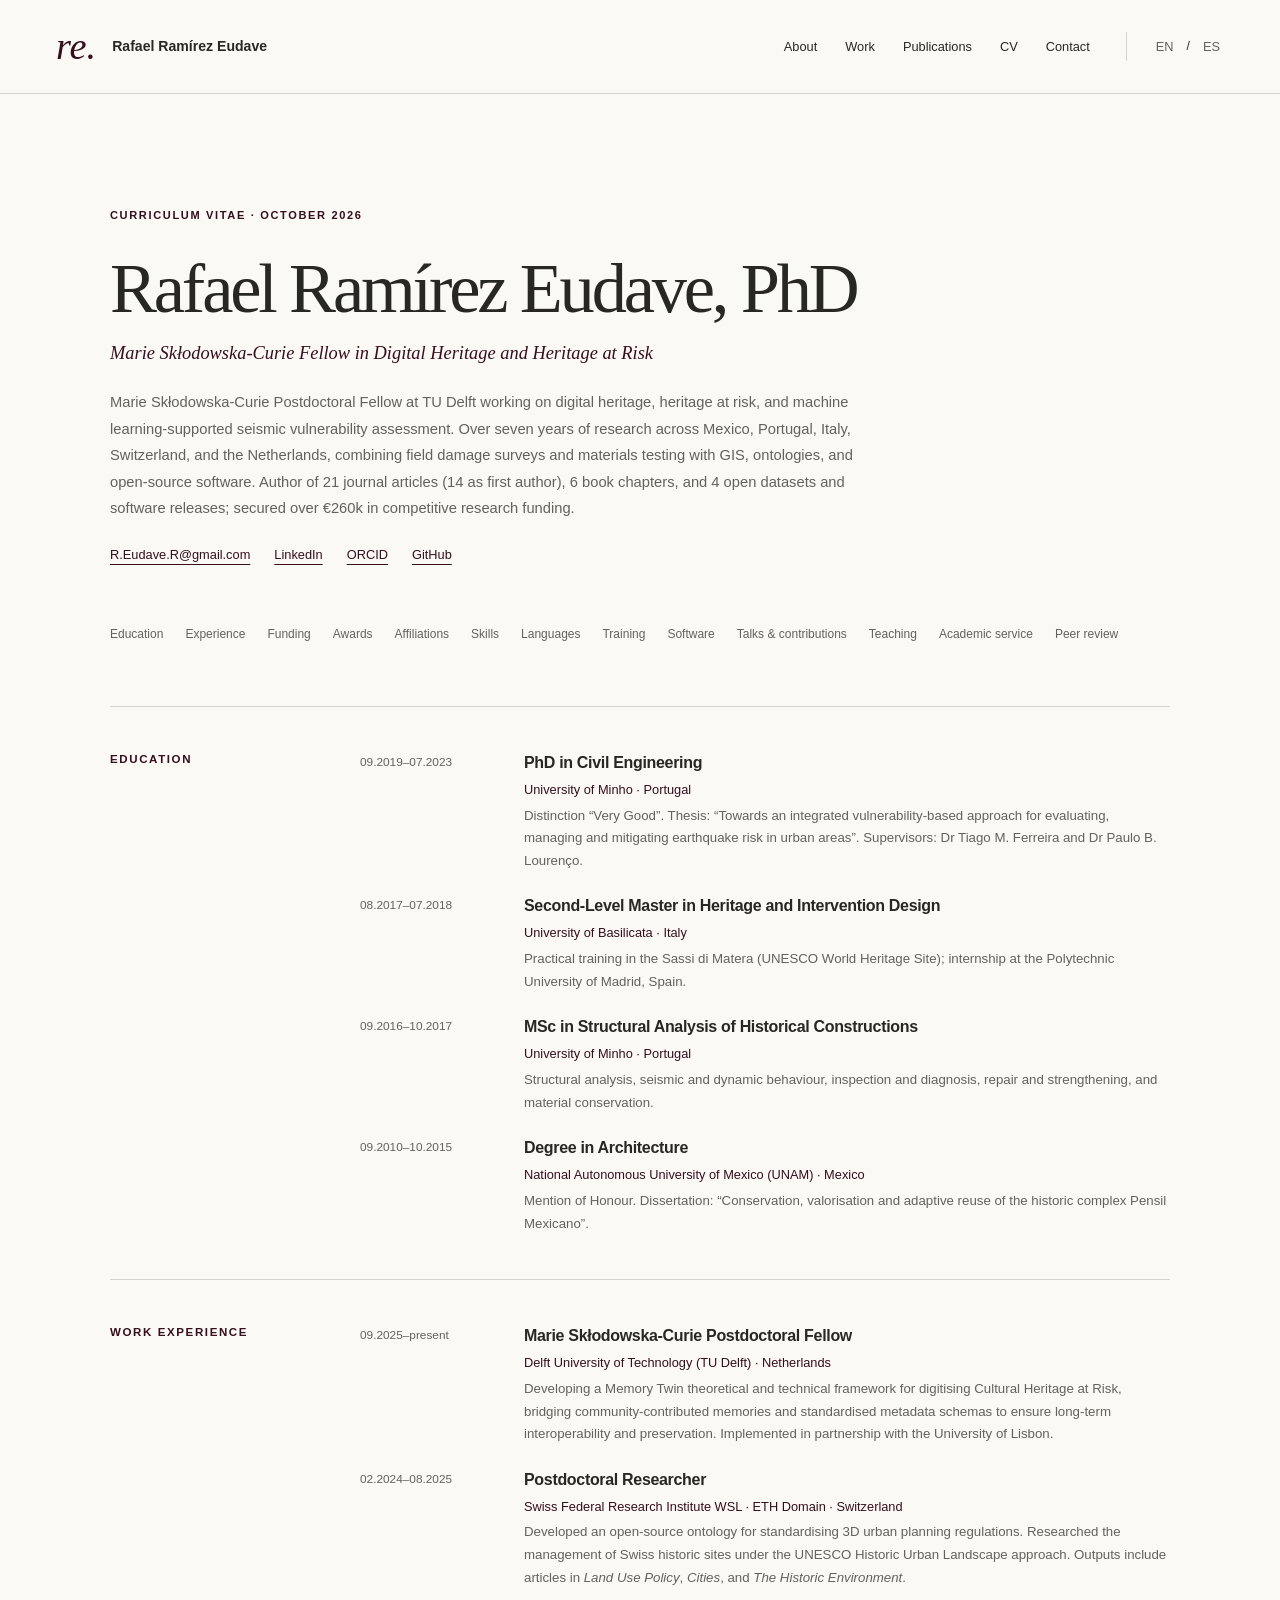
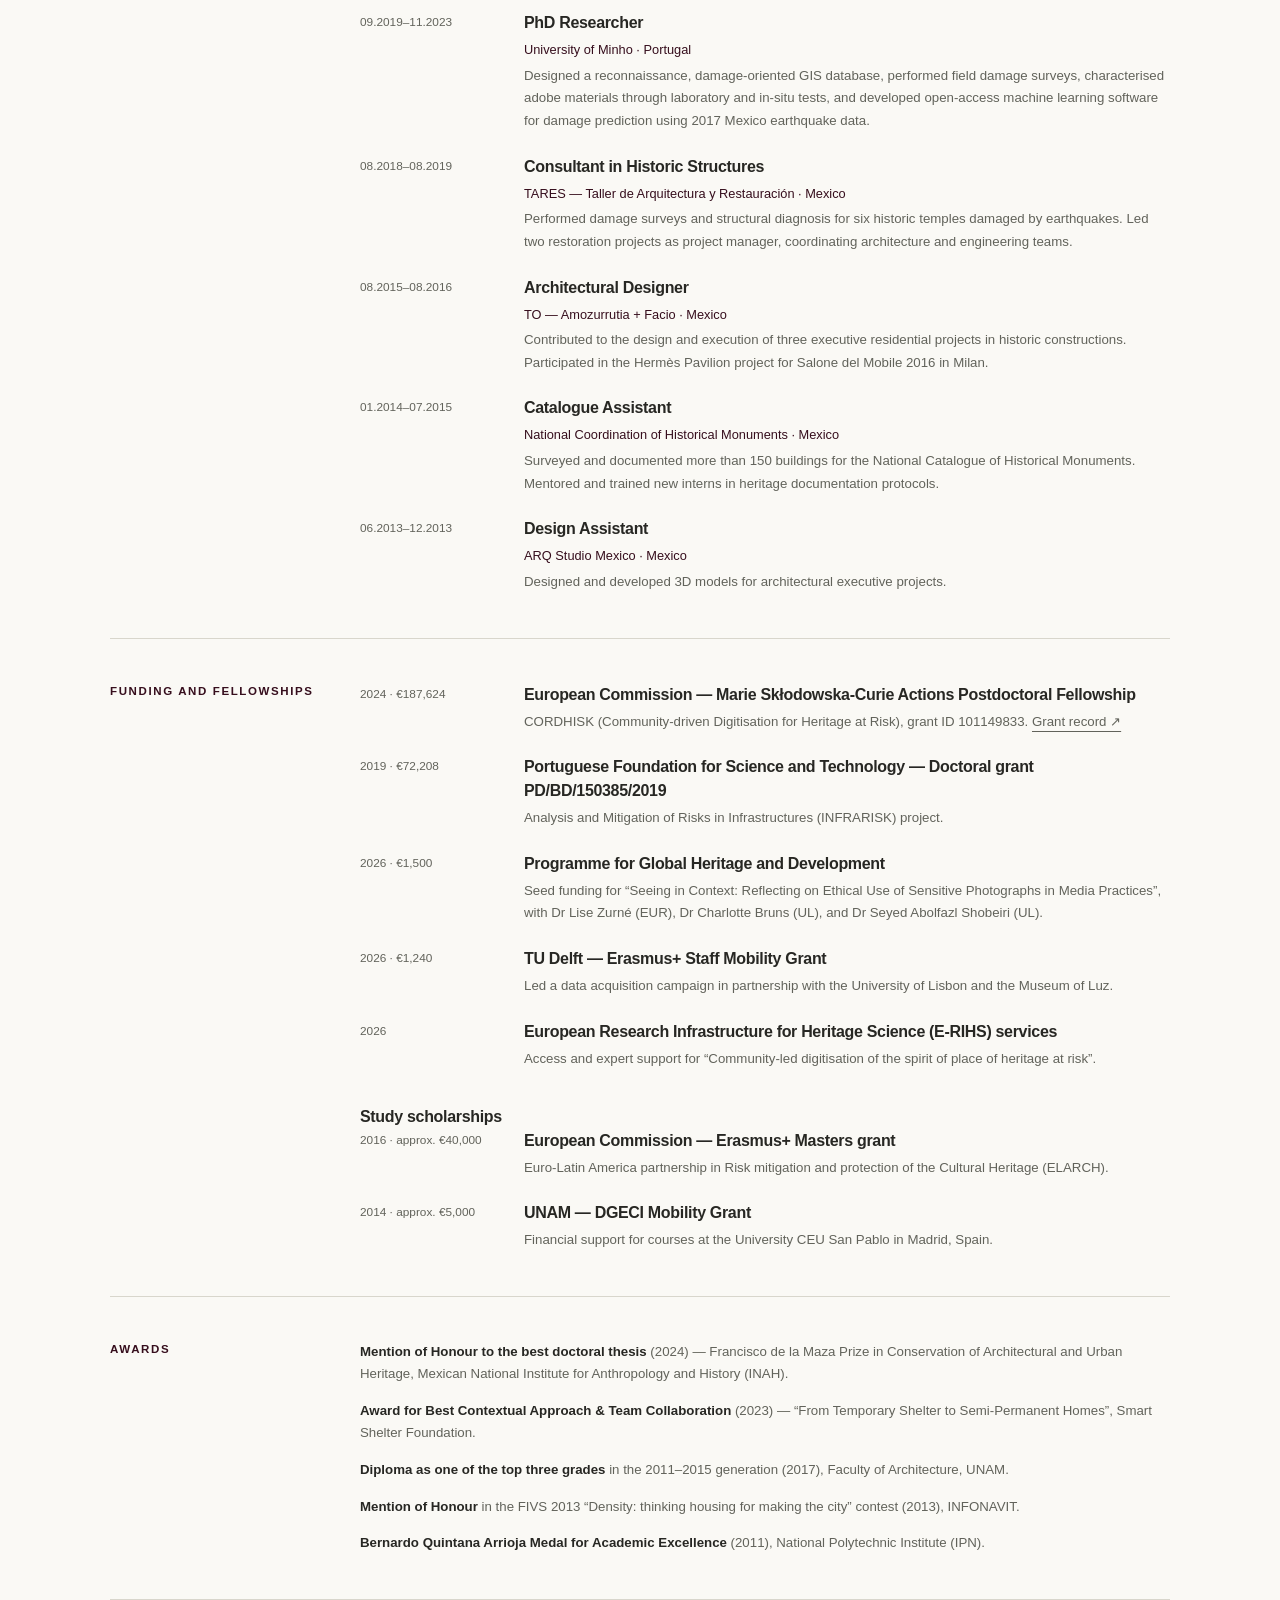
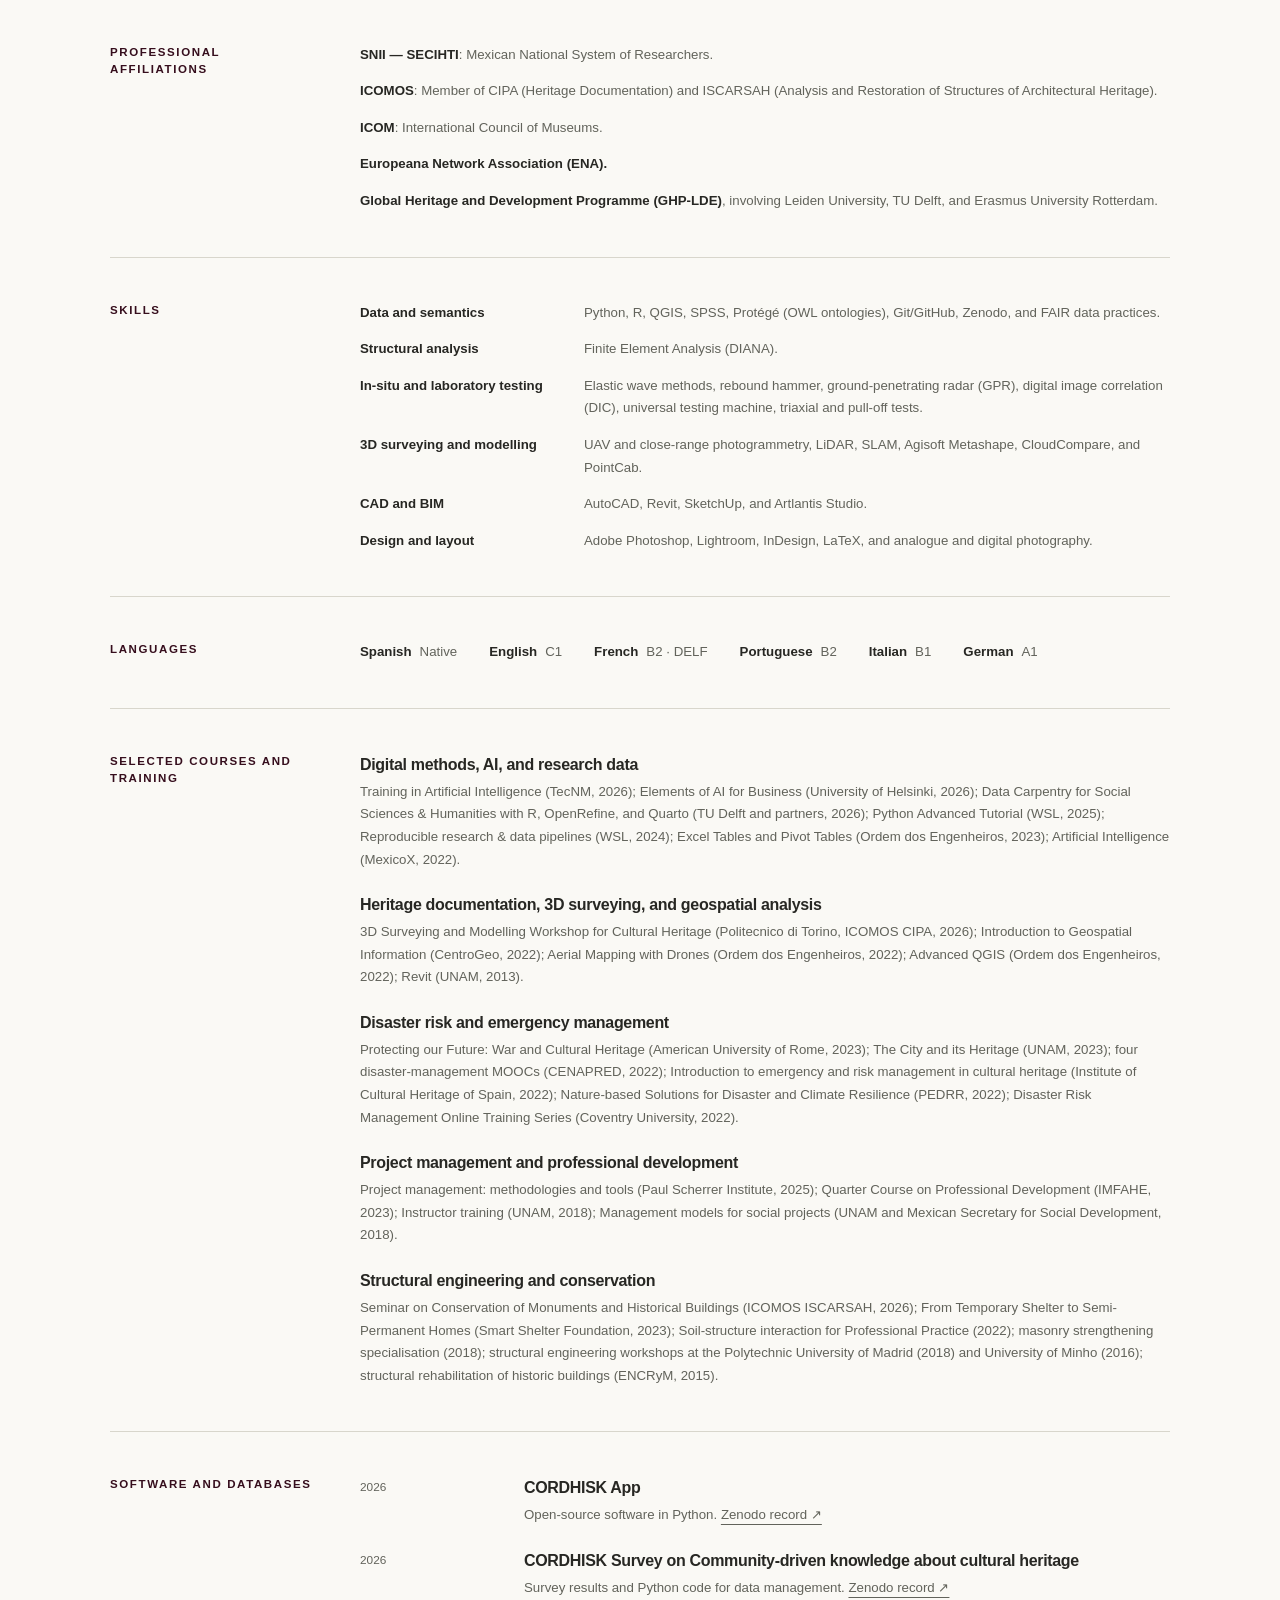
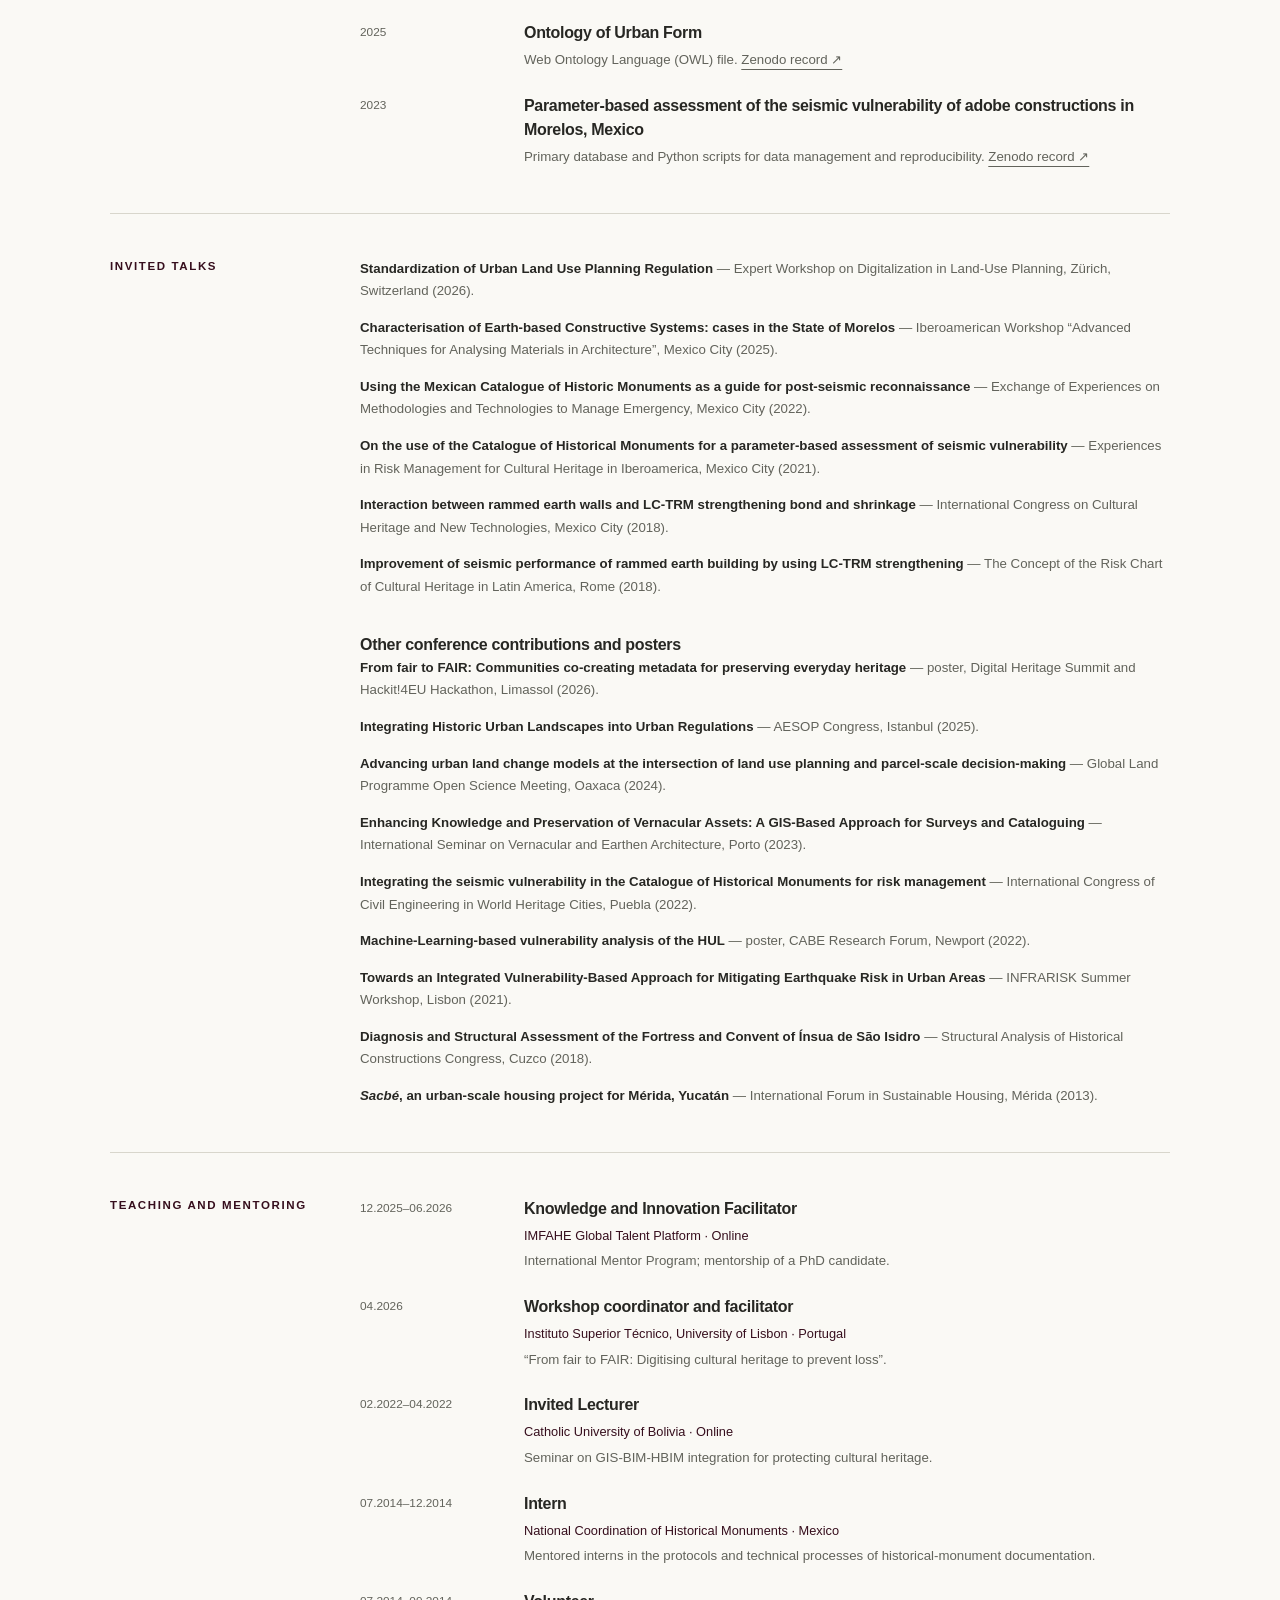
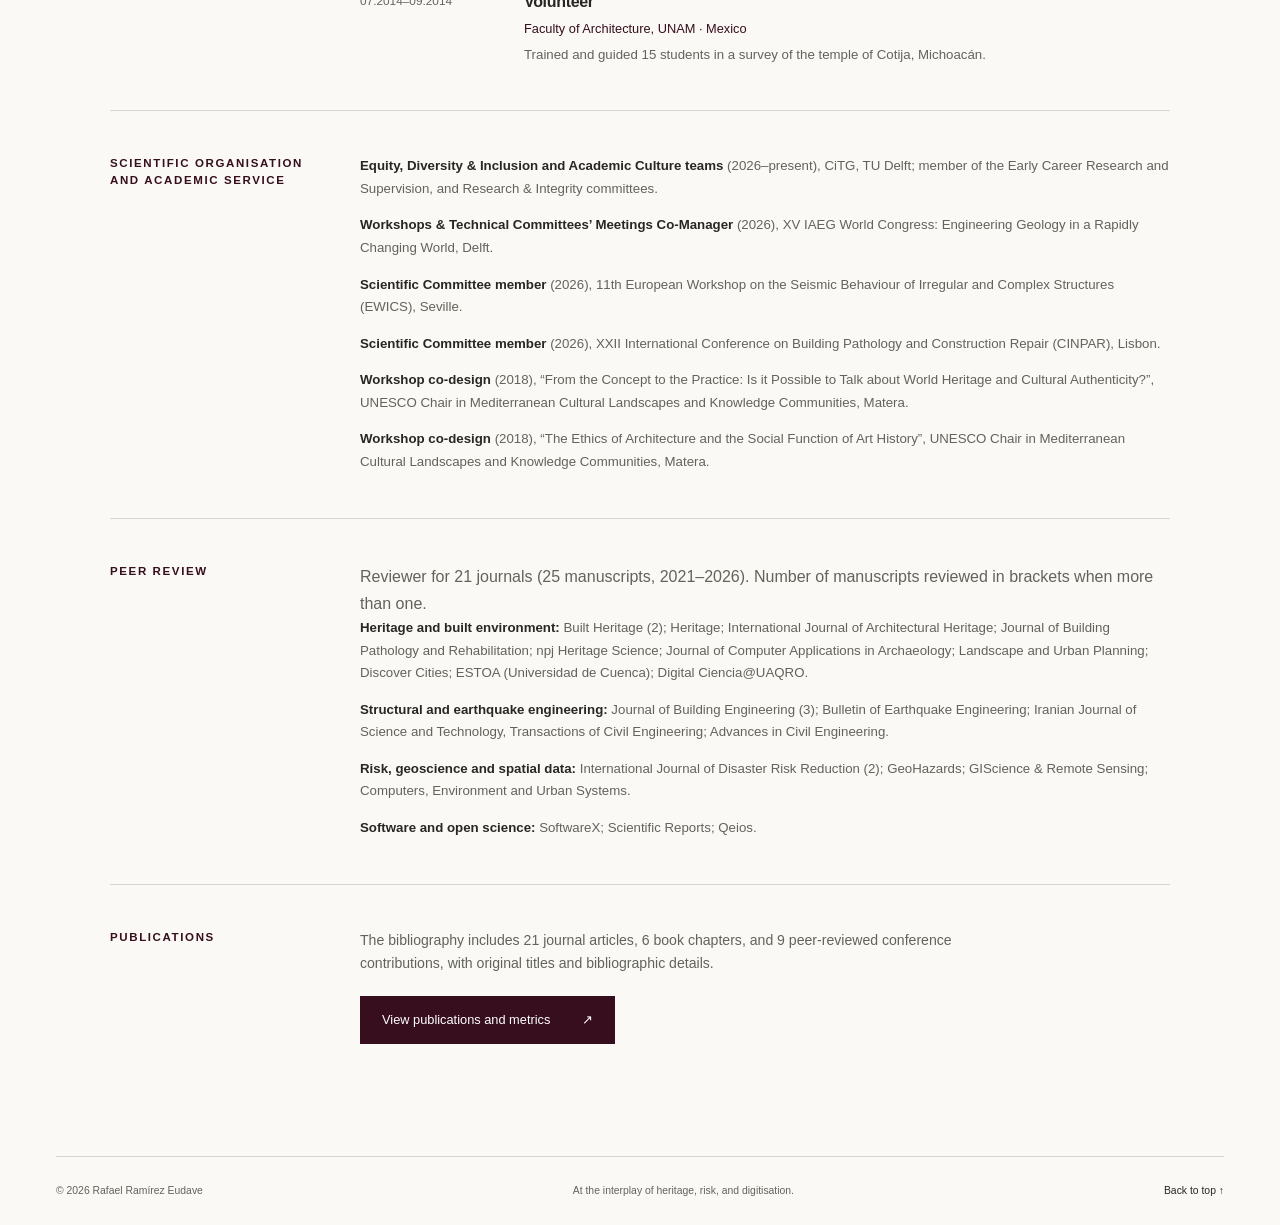
==== commit c2a7fdfb: "Add peer review section to CV Co-authored-by: Copilot <223556219+Copilot@users.noreply.github.com>" ====
--- a/cv.html
+++ b/cv.html
@@ -55,6 +55,7 @@
       <a href="#languages">Languages</a><a href="#training">Training</a>
       <a href="#software">Software</a><a href="#talks">Talks &amp; contributions</a>
       <a href="#teaching">Teaching</a><a href="#service">Academic service</a>
+      <a href="#reviewing">Peer review</a>
     </nav>
 
     <section class="cv-section" id="education">
@@ -203,6 +204,17 @@
       </ul>
     </section>
 
+    <section class="cv-section" id="reviewing">
+      <h2>Peer review</h2>
+      <p>Reviewer for 21 journals (25 manuscripts, 2021–2026). Number of manuscripts reviewed in brackets when more than one.</p>
+      <ul class="cv-bullets">
+        <li><strong>Heritage and built environment:</strong> Built Heritage (2); Heritage; International Journal of Architectural Heritage; Journal of Building Pathology and Rehabilitation; npj Heritage Science; Journal of Computer Applications in Archaeology; Landscape and Urban Planning; Discover Cities; ESTOA (Universidad de Cuenca); Digital Ciencia@UAQRO.</li>
+        <li><strong>Structural and earthquake engineering:</strong> Journal of Building Engineering (3); Bulletin of Earthquake Engineering; Iranian Journal of Science and Technology, Transactions of Civil Engineering; Advances in Civil Engineering.</li>
+        <li><strong>Risk, geoscience and spatial data:</strong> International Journal of Disaster Risk Reduction (2); GeoHazards; GIScience &amp; Remote Sensing; Computers, Environment and Urban Systems.</li>
+        <li><strong>Software and open science:</strong> SoftwareX; Scientific Reports; Qeios.</li>
+      </ul>
+    </section>
+
     <section class="cv-publications">
       <h2>Publications</h2>
       <p>The bibliography includes 21 journal articles, 6 book chapters, and 9 peer-reviewed conference contributions, with original titles and bibliographic details.</p>
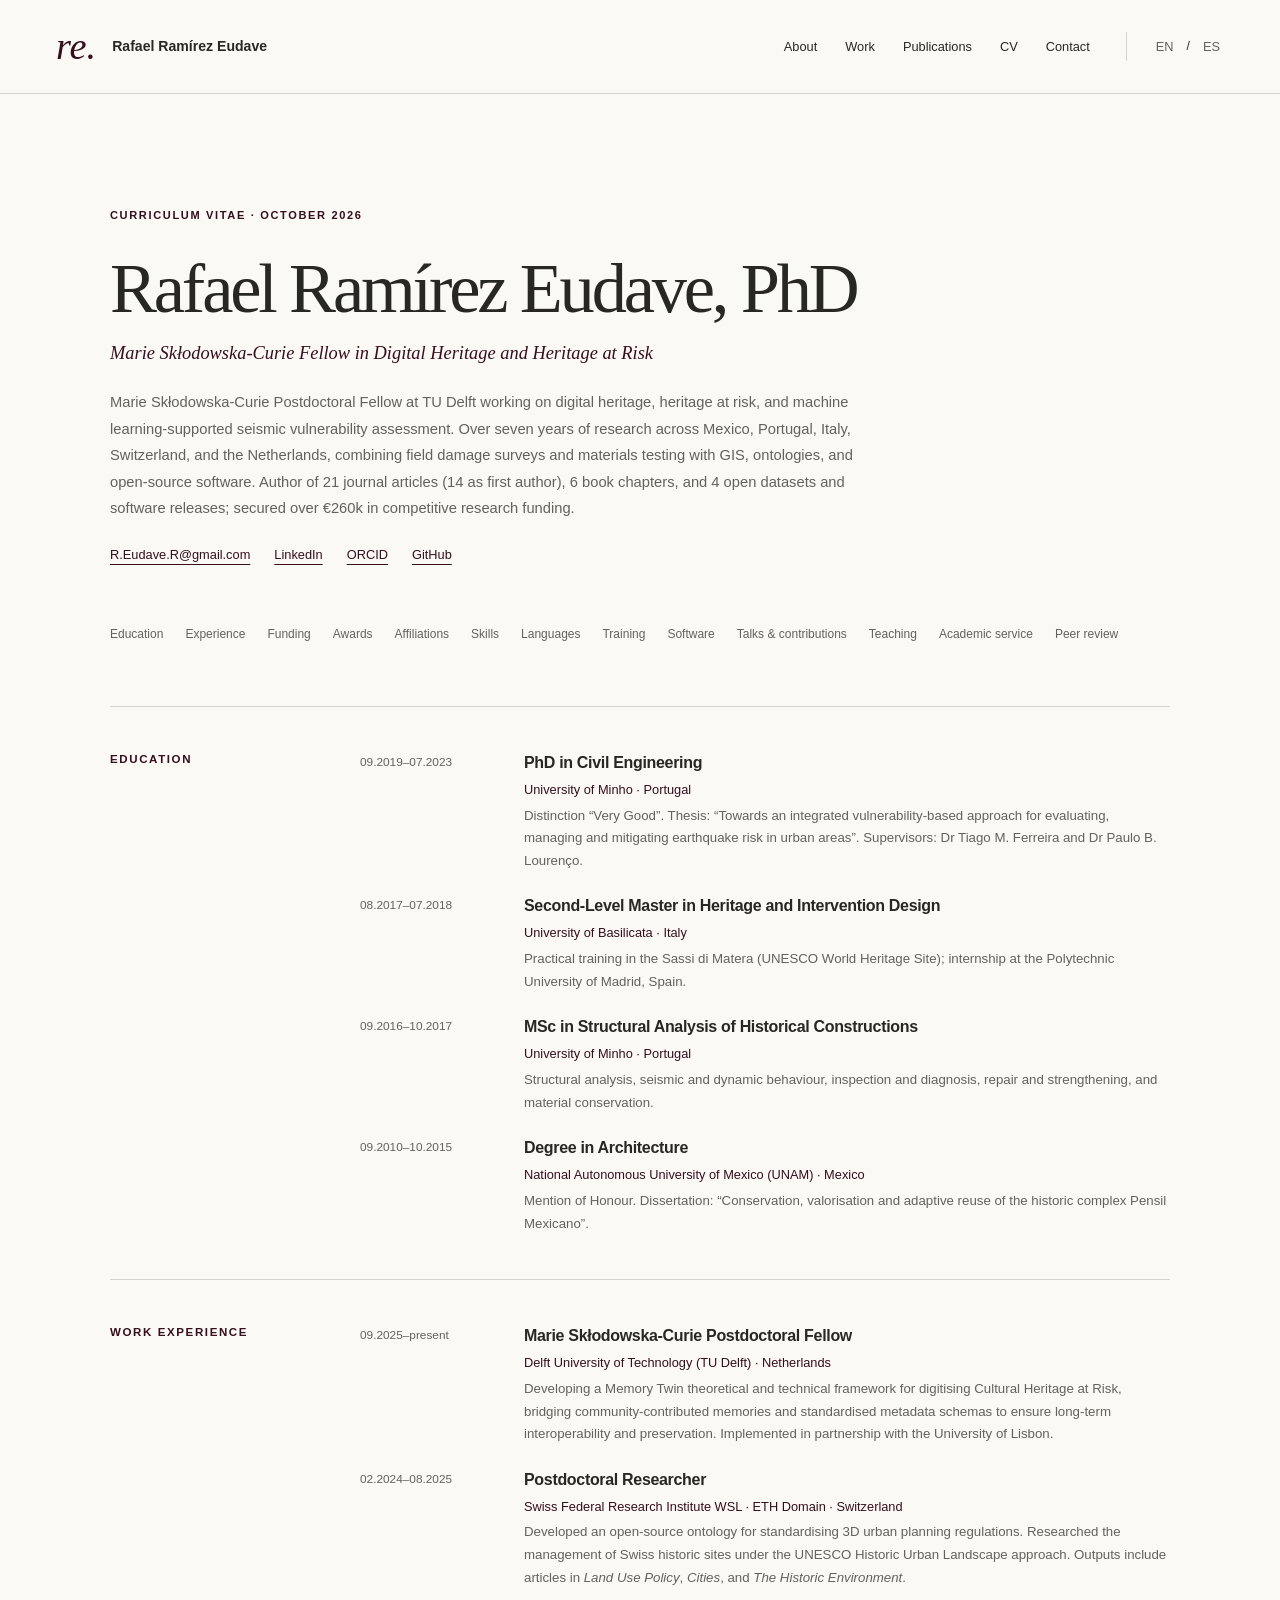
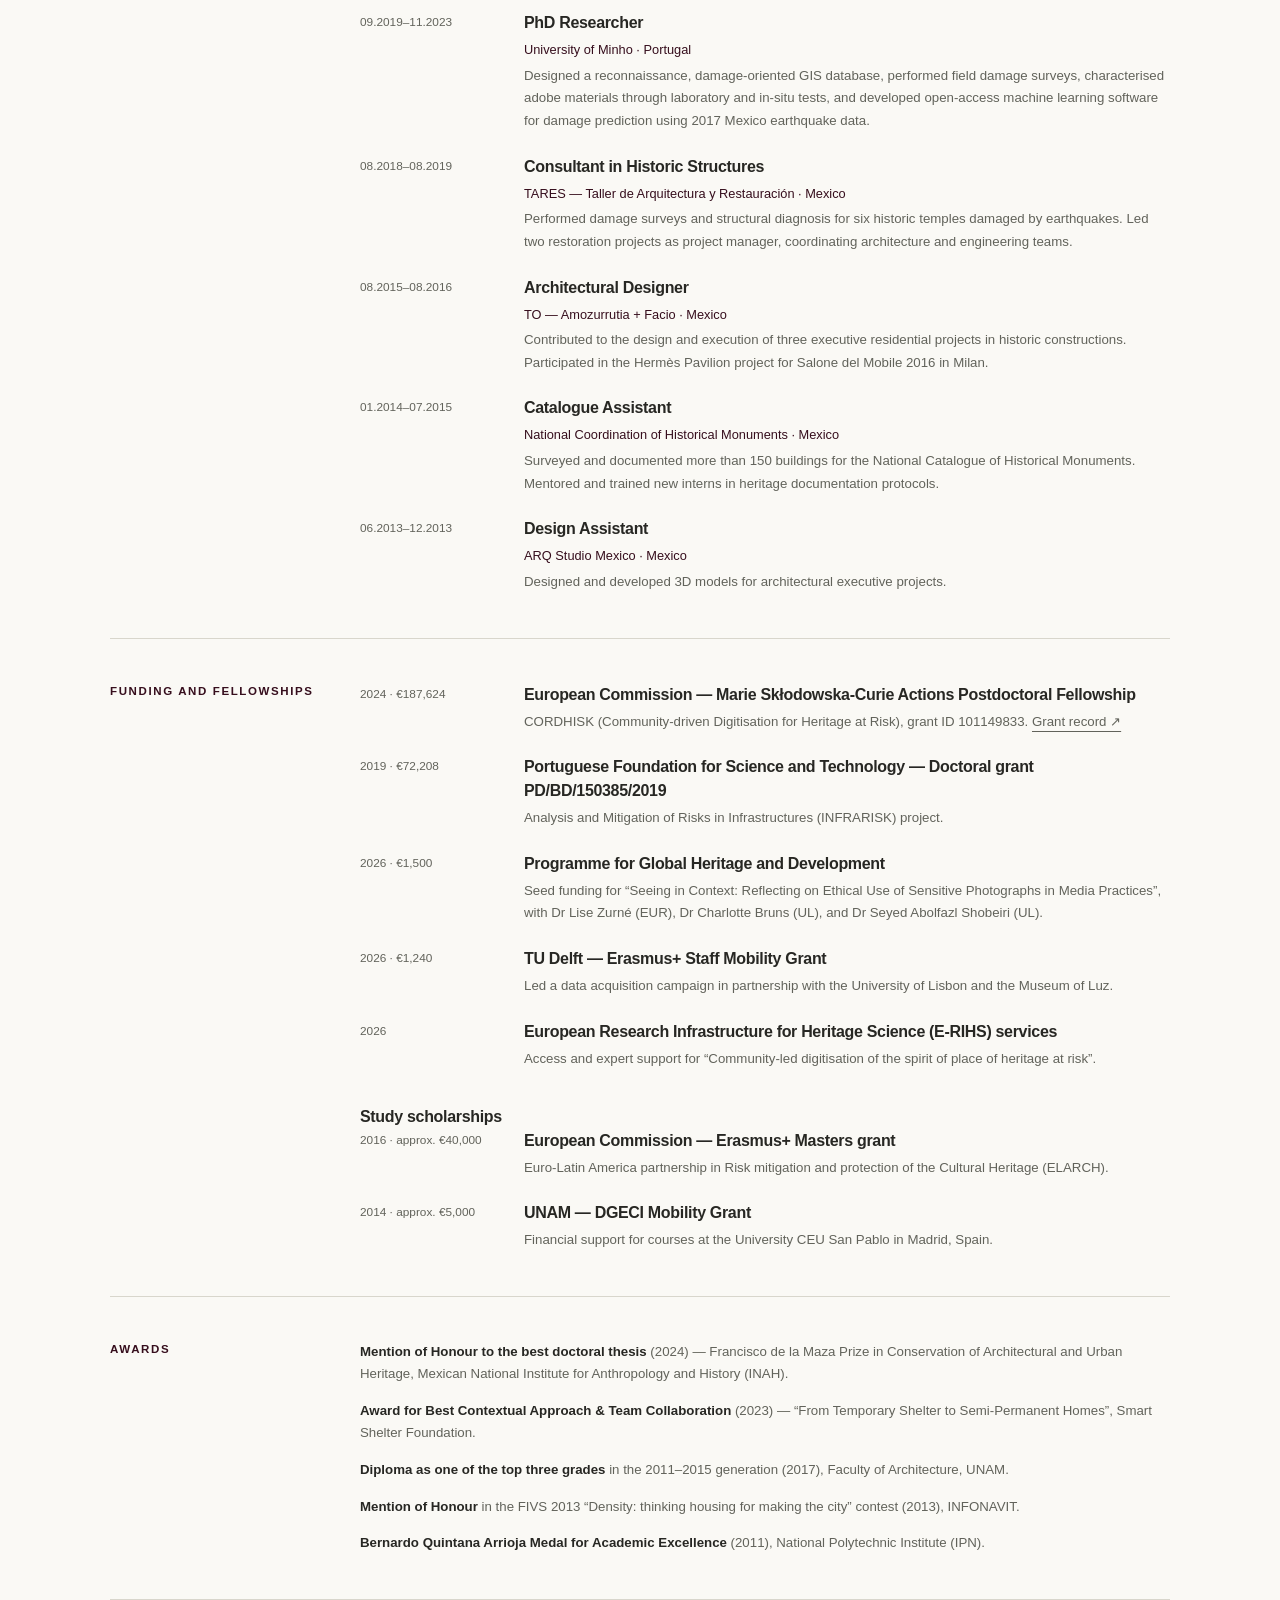
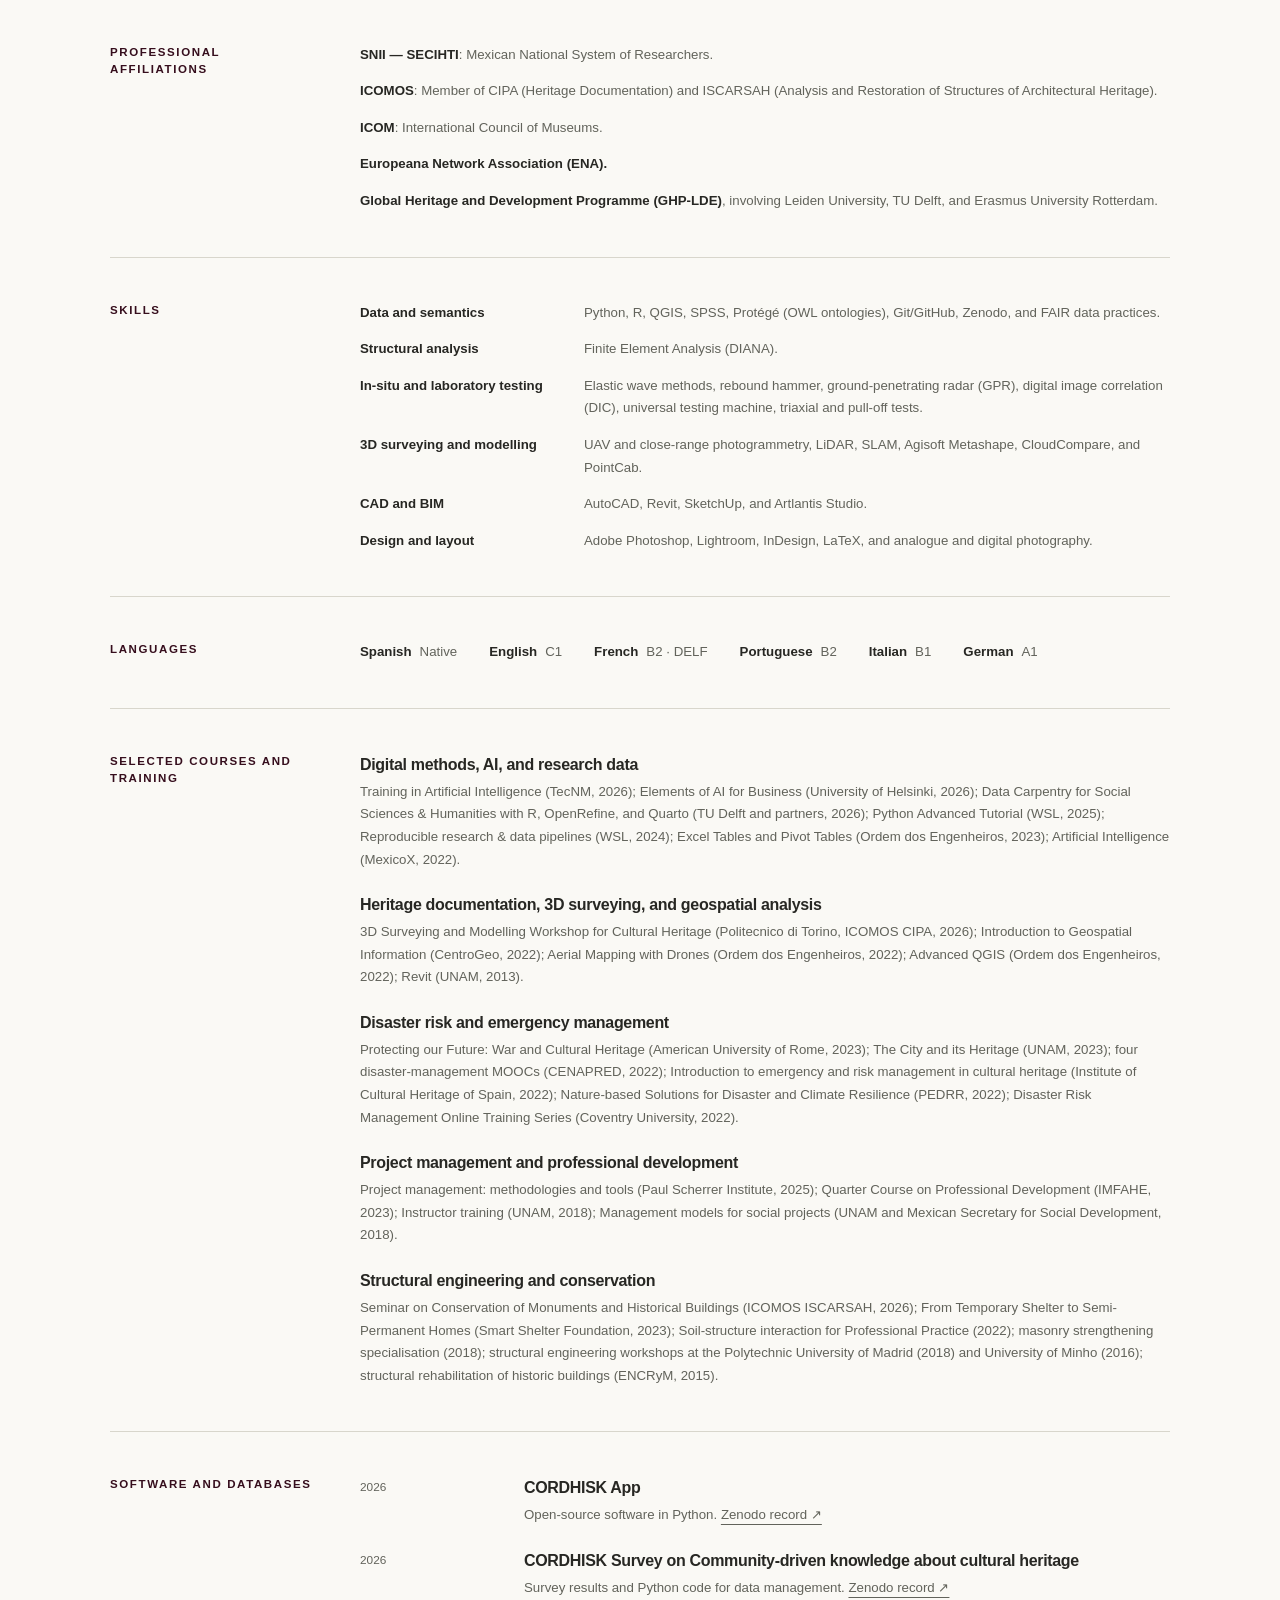
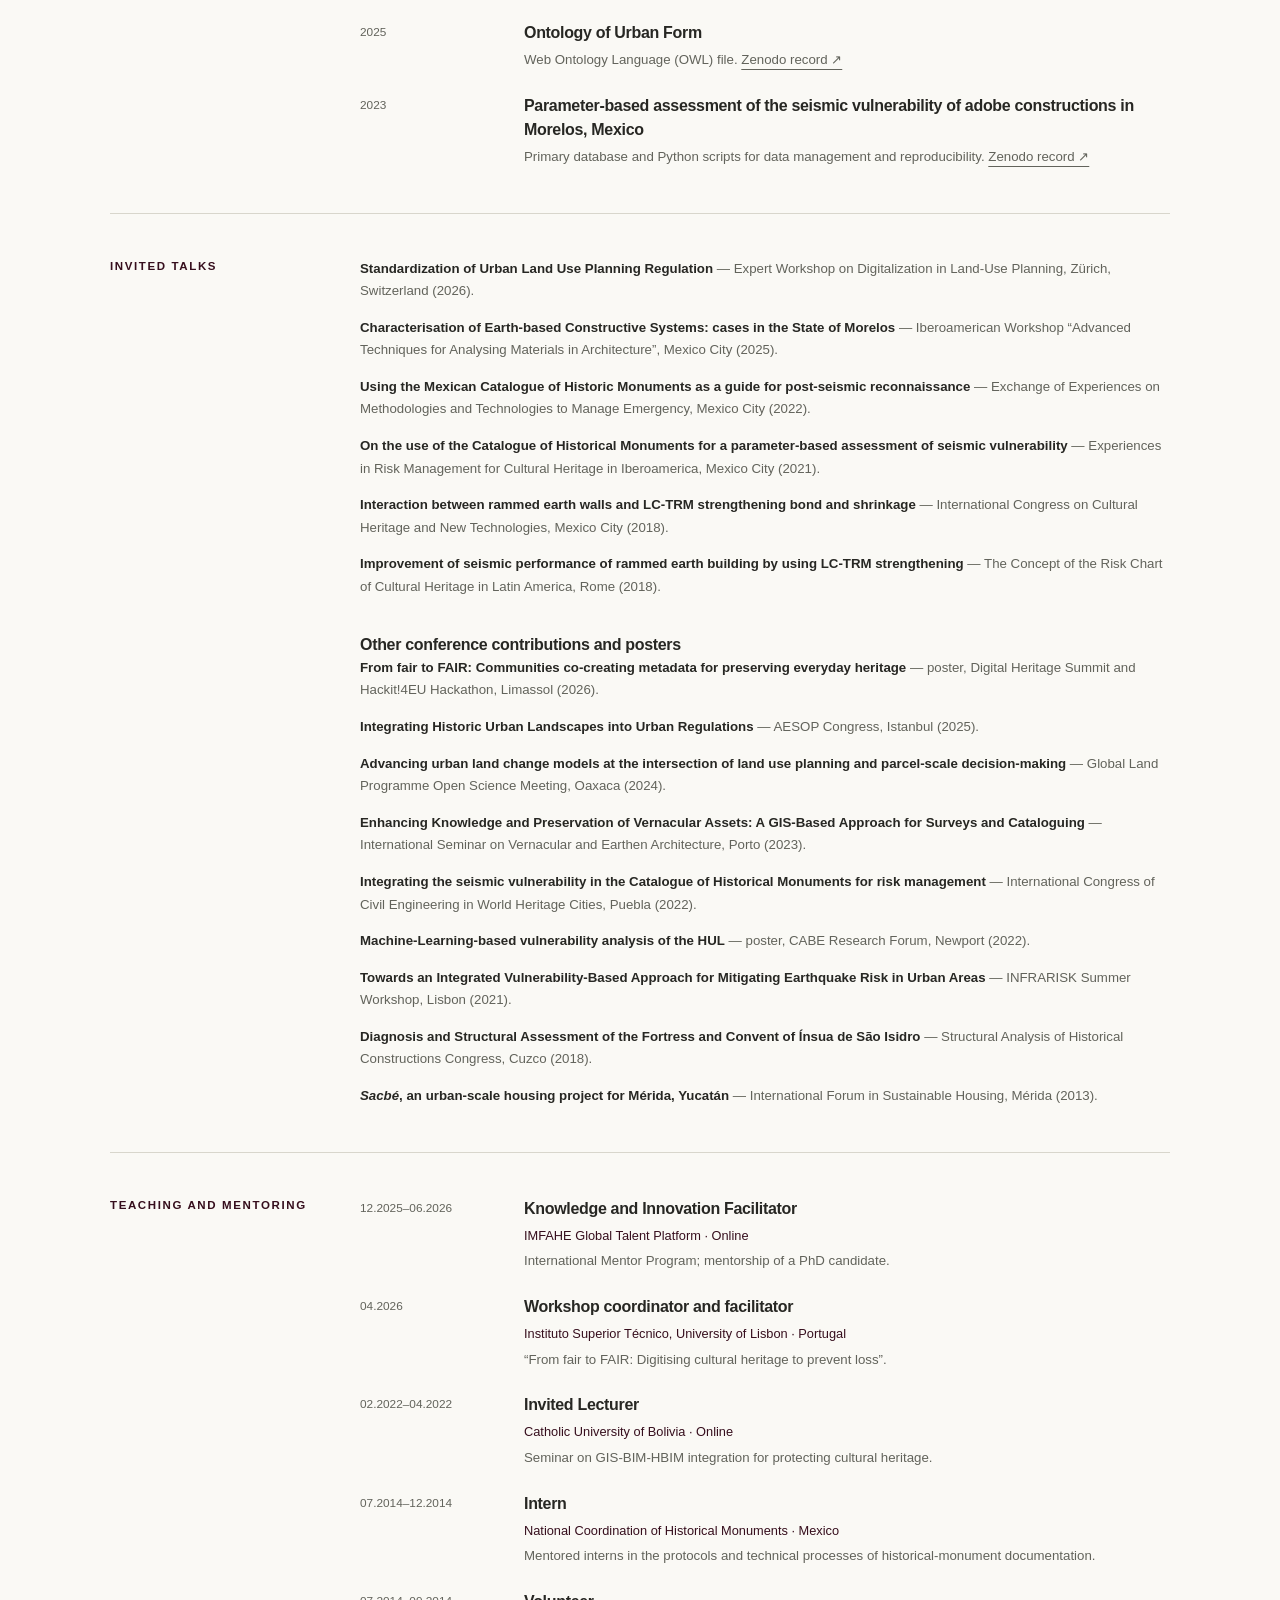
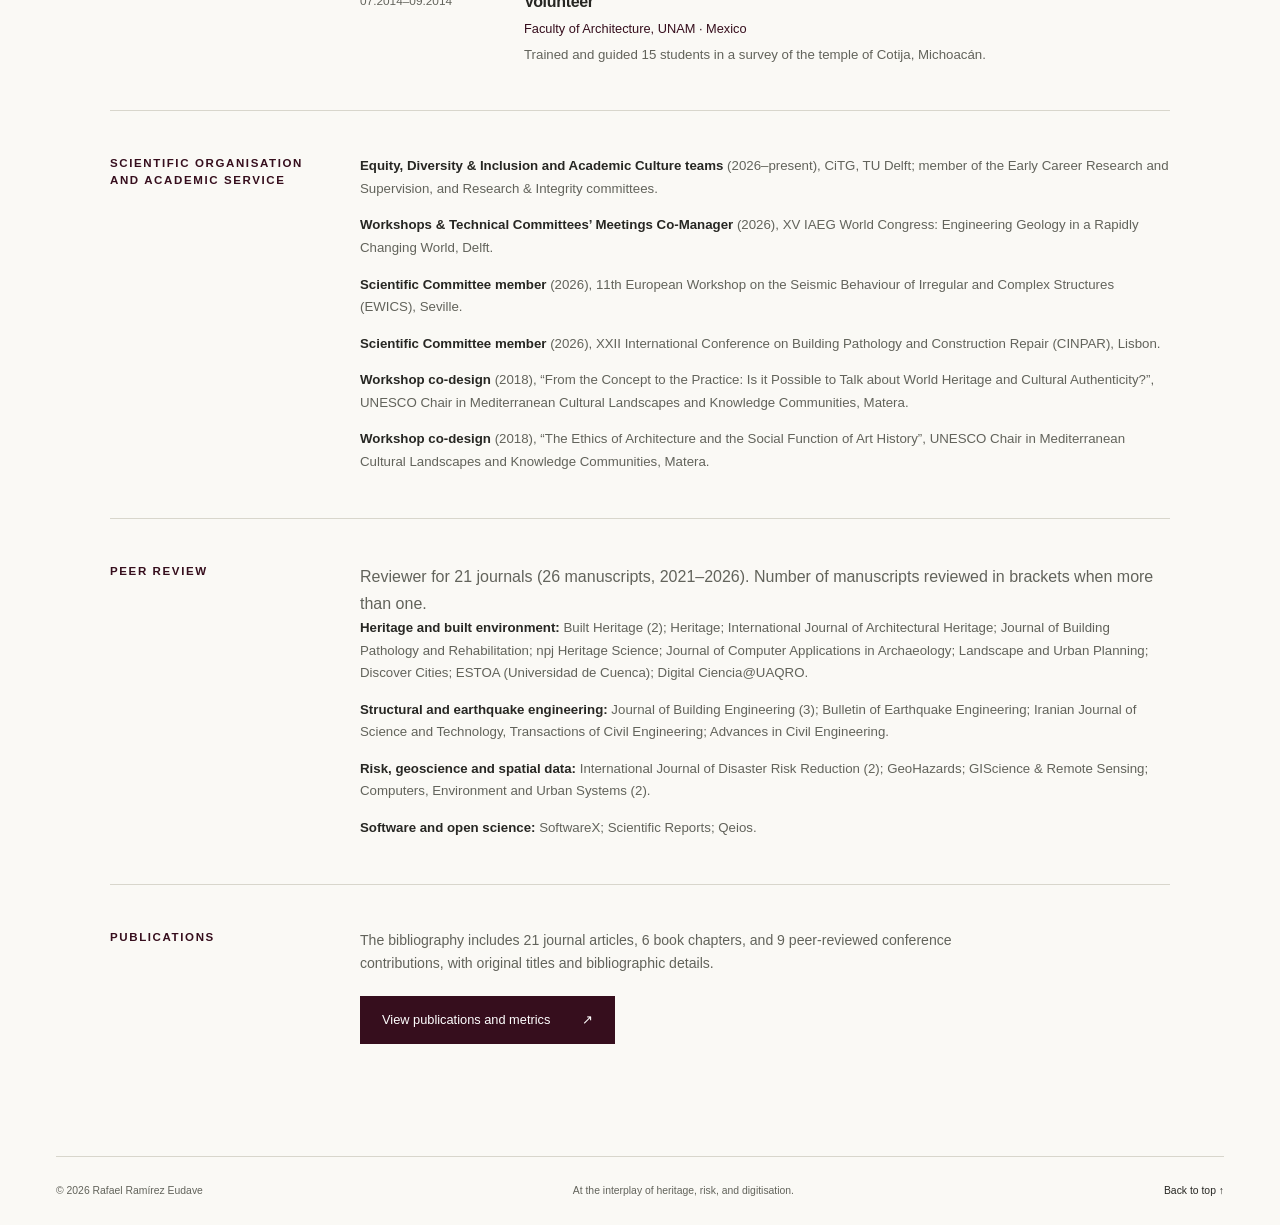
==== commit 1f613b27: "Update peer review count (26 manuscripts) Co-authored-by: Copilot <223556219+Copilot@users.noreply.g" ====
--- a/cv.html
+++ b/cv.html
@@ -206,11 +206,11 @@
 
     <section class="cv-section" id="reviewing">
       <h2>Peer review</h2>
-      <p>Reviewer for 21 journals (25 manuscripts, 2021–2026). Number of manuscripts reviewed in brackets when more than one.</p>
+      <p>Reviewer for 21 journals (26 manuscripts, 2021–2026). Number of manuscripts reviewed in brackets when more than one.</p>
       <ul class="cv-bullets">
         <li><strong>Heritage and built environment:</strong> Built Heritage (2); Heritage; International Journal of Architectural Heritage; Journal of Building Pathology and Rehabilitation; npj Heritage Science; Journal of Computer Applications in Archaeology; Landscape and Urban Planning; Discover Cities; ESTOA (Universidad de Cuenca); Digital Ciencia@UAQRO.</li>
         <li><strong>Structural and earthquake engineering:</strong> Journal of Building Engineering (3); Bulletin of Earthquake Engineering; Iranian Journal of Science and Technology, Transactions of Civil Engineering; Advances in Civil Engineering.</li>
-        <li><strong>Risk, geoscience and spatial data:</strong> International Journal of Disaster Risk Reduction (2); GeoHazards; GIScience &amp; Remote Sensing; Computers, Environment and Urban Systems.</li>
+        <li><strong>Risk, geoscience and spatial data:</strong> International Journal of Disaster Risk Reduction (2); GeoHazards; GIScience &amp; Remote Sensing; Computers, Environment and Urban Systems (2).</li>
         <li><strong>Software and open science:</strong> SoftwareX; Scientific Reports; Qeios.</li>
       </ul>
     </section>
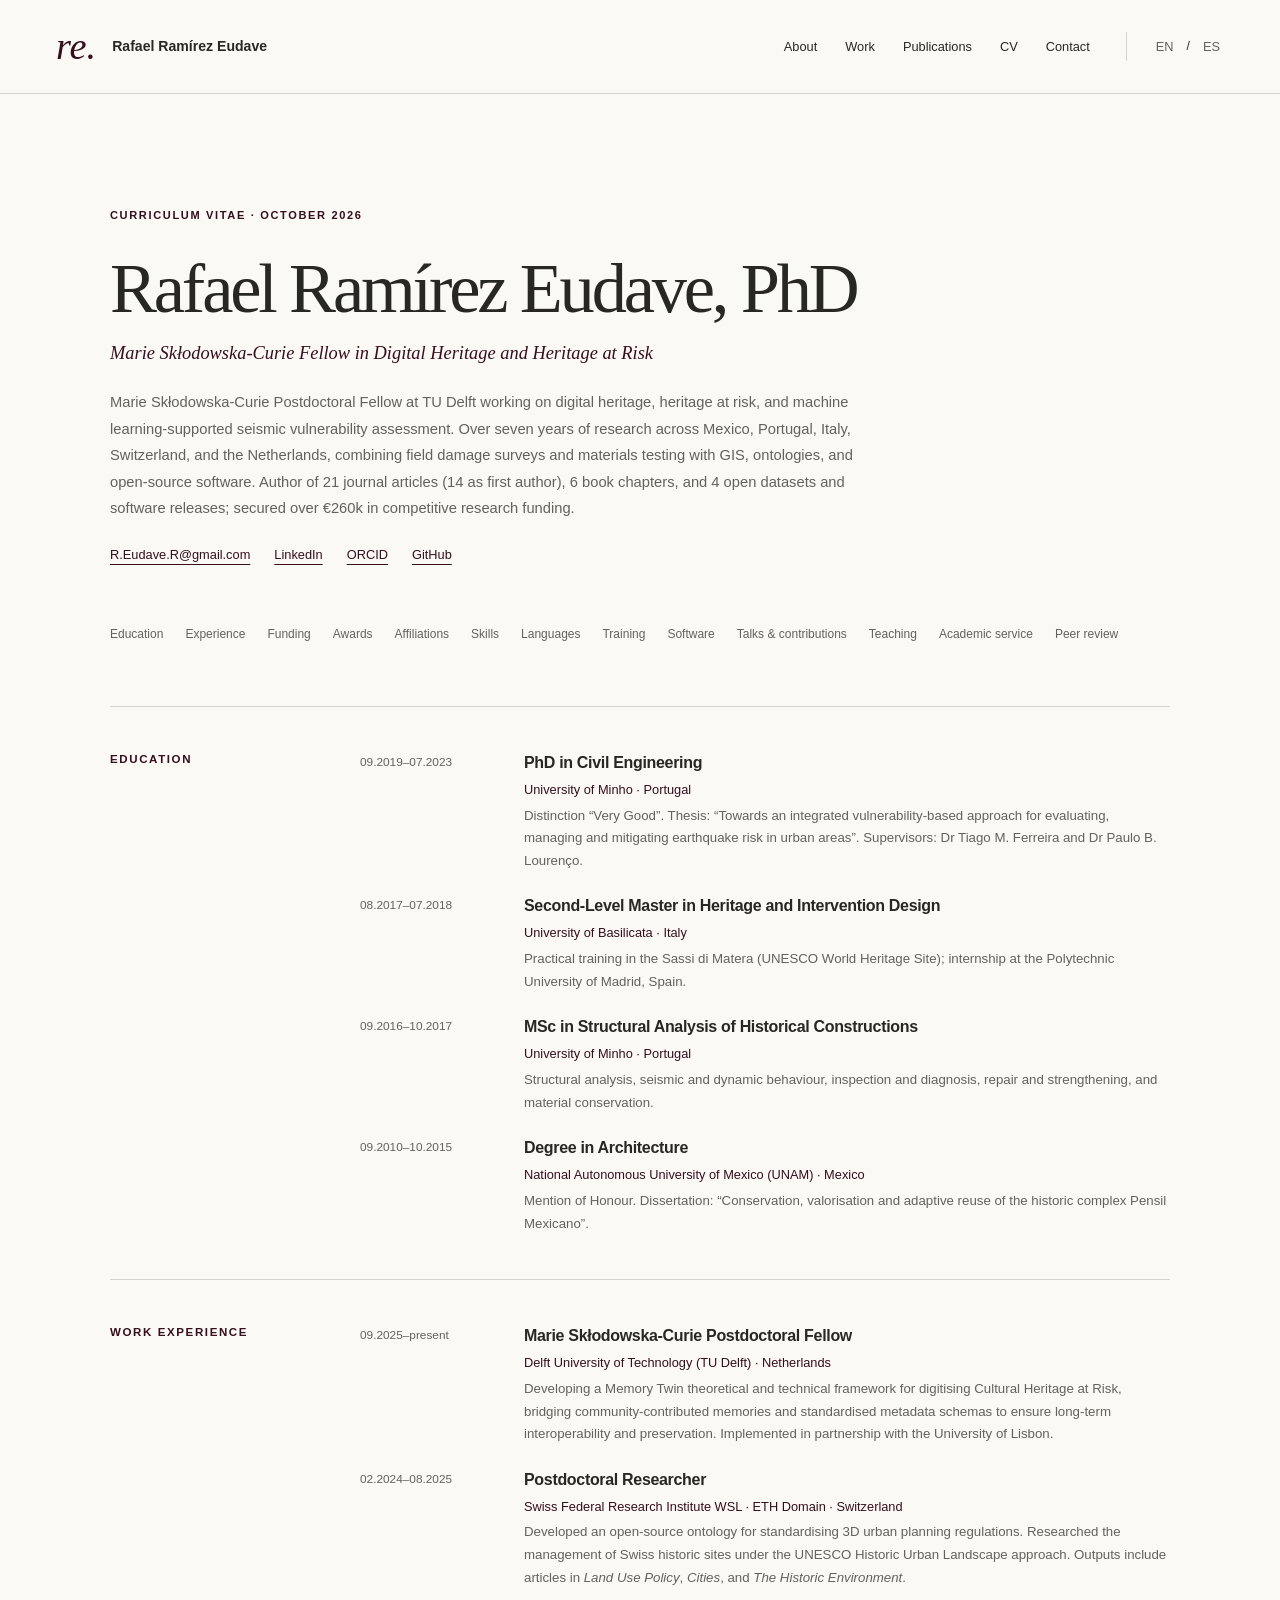
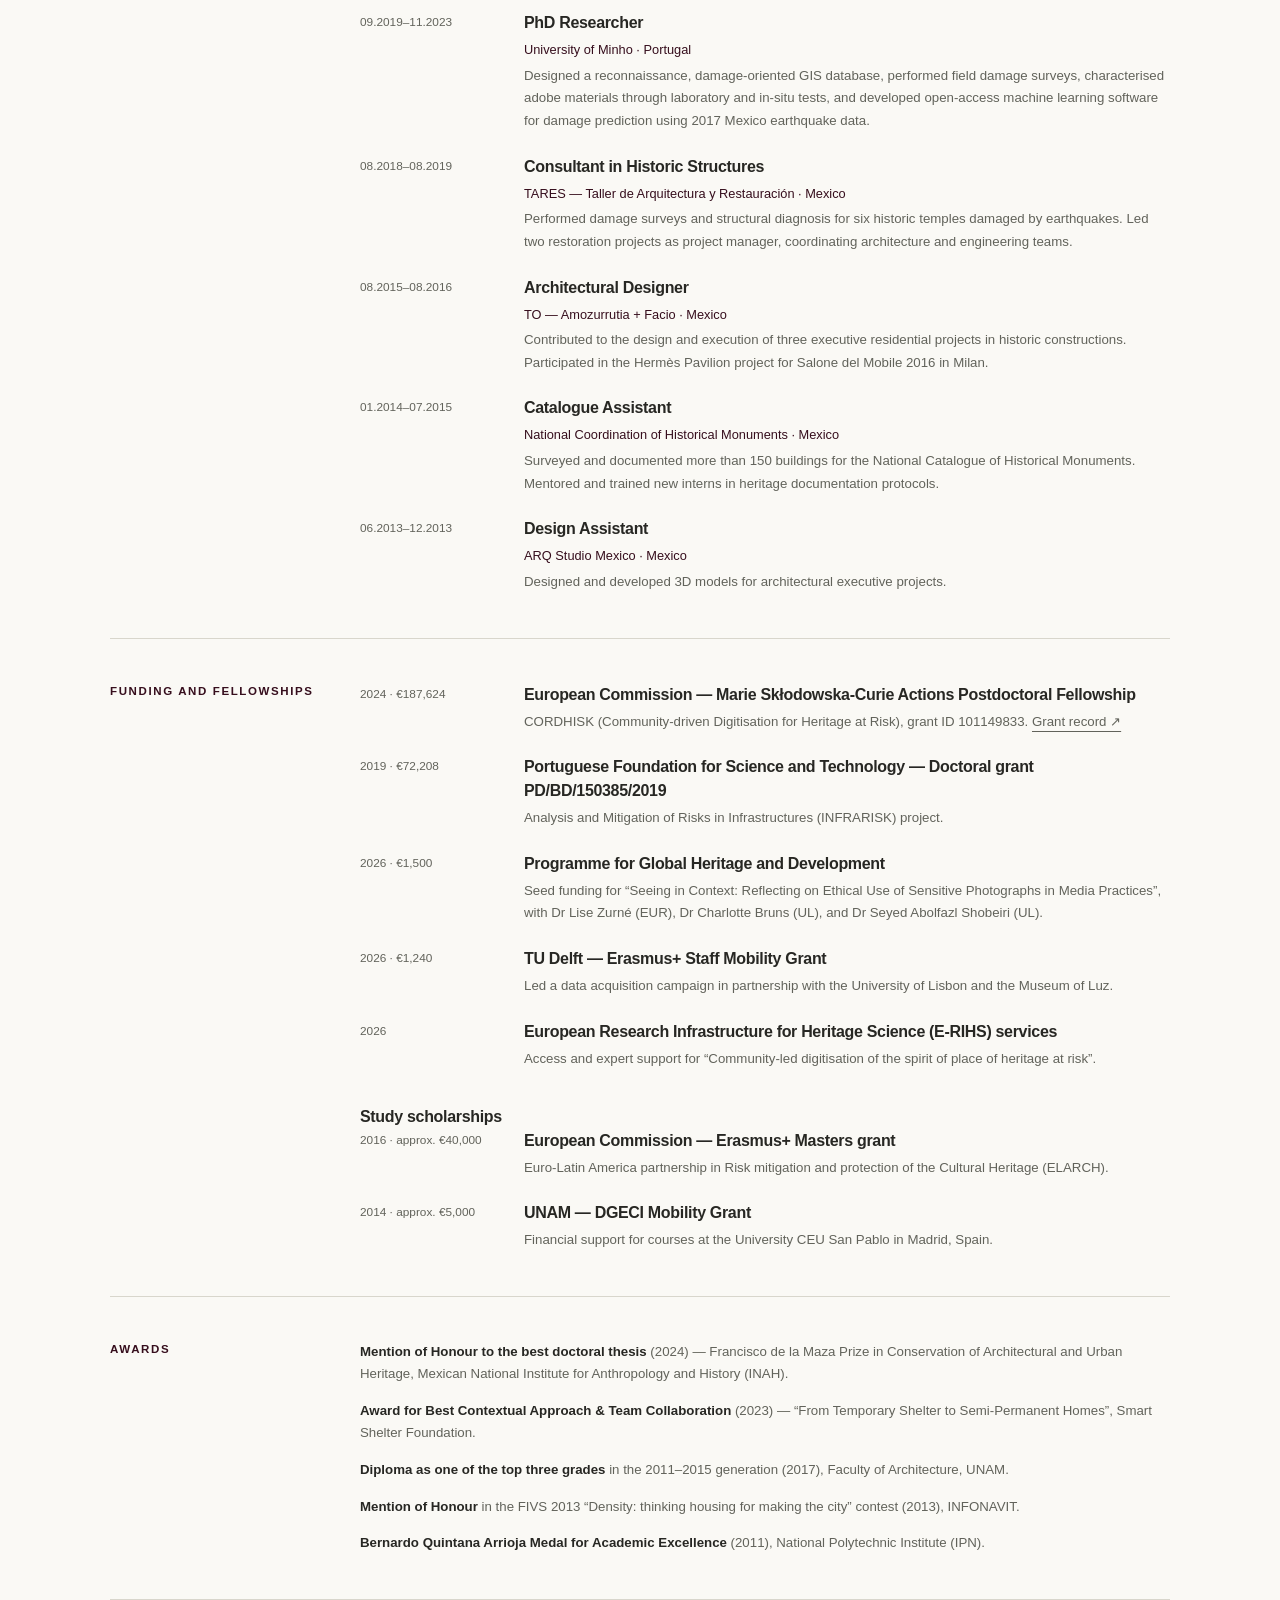
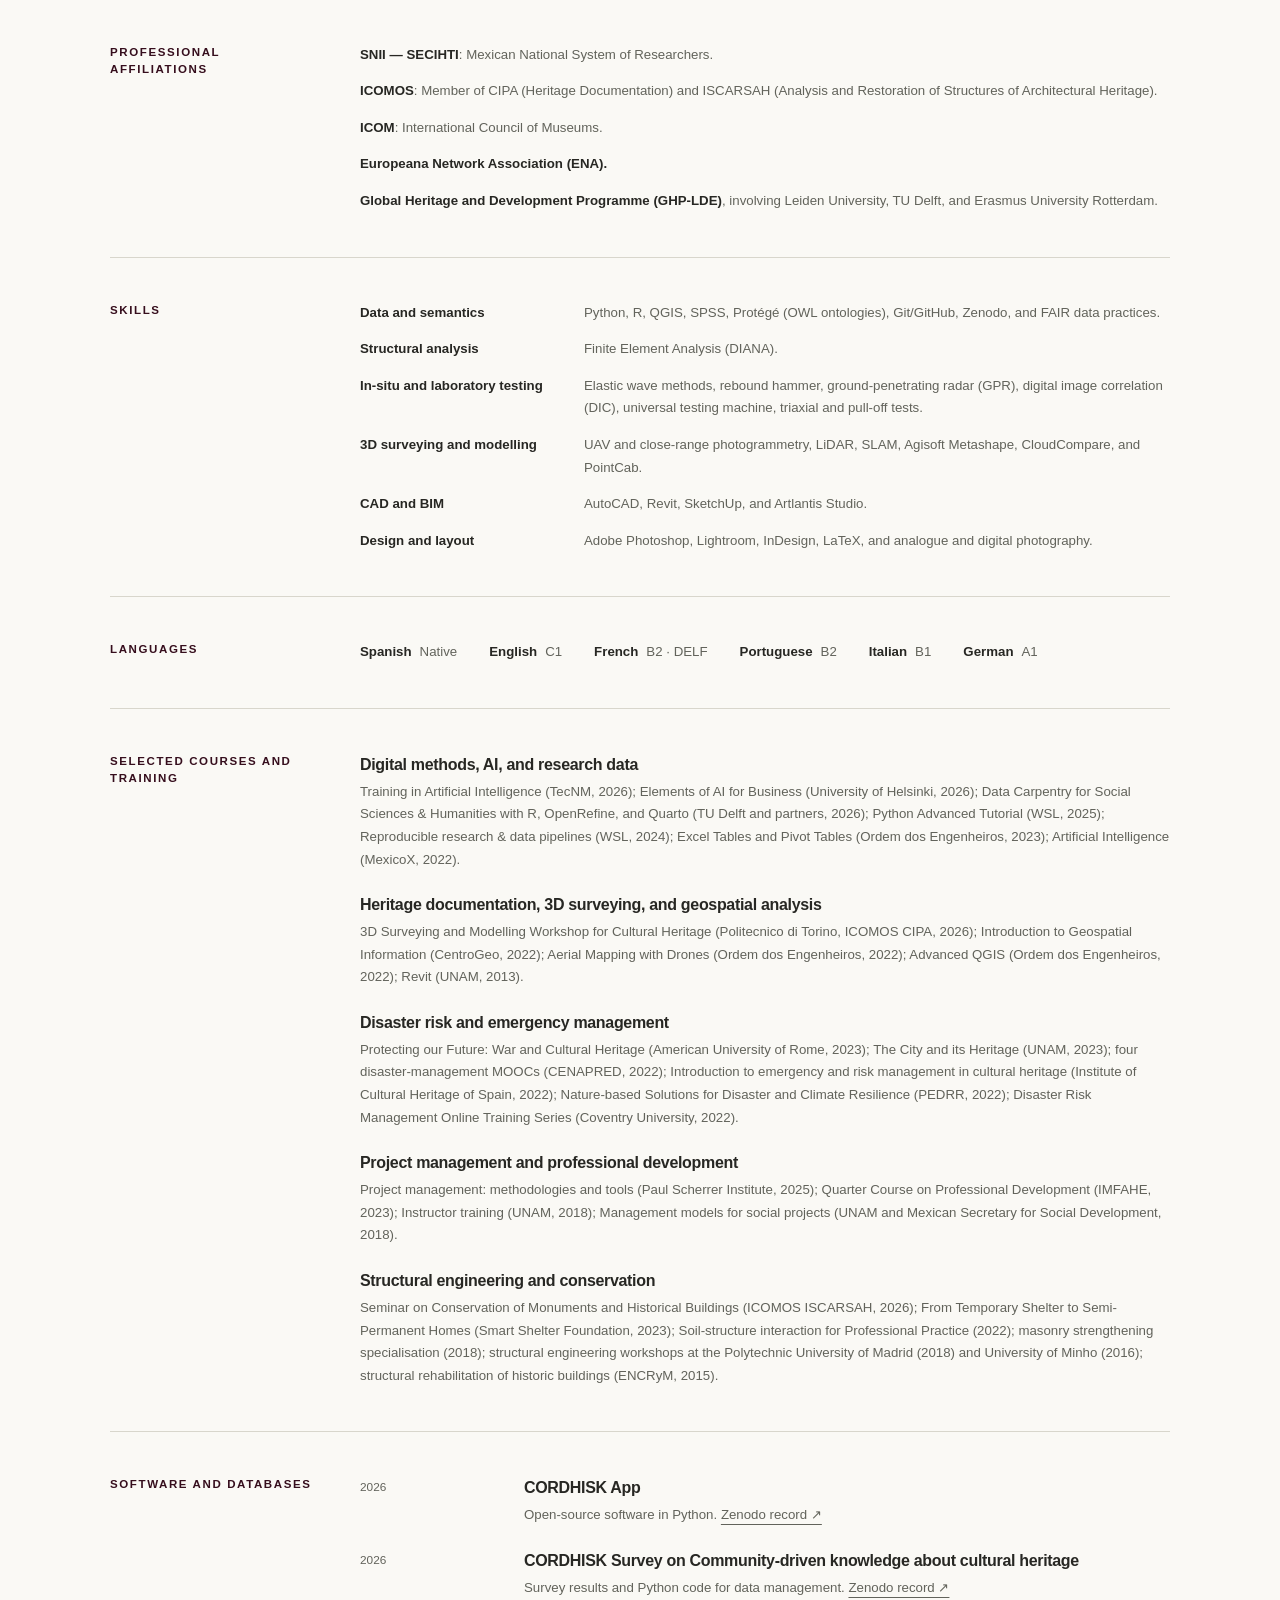
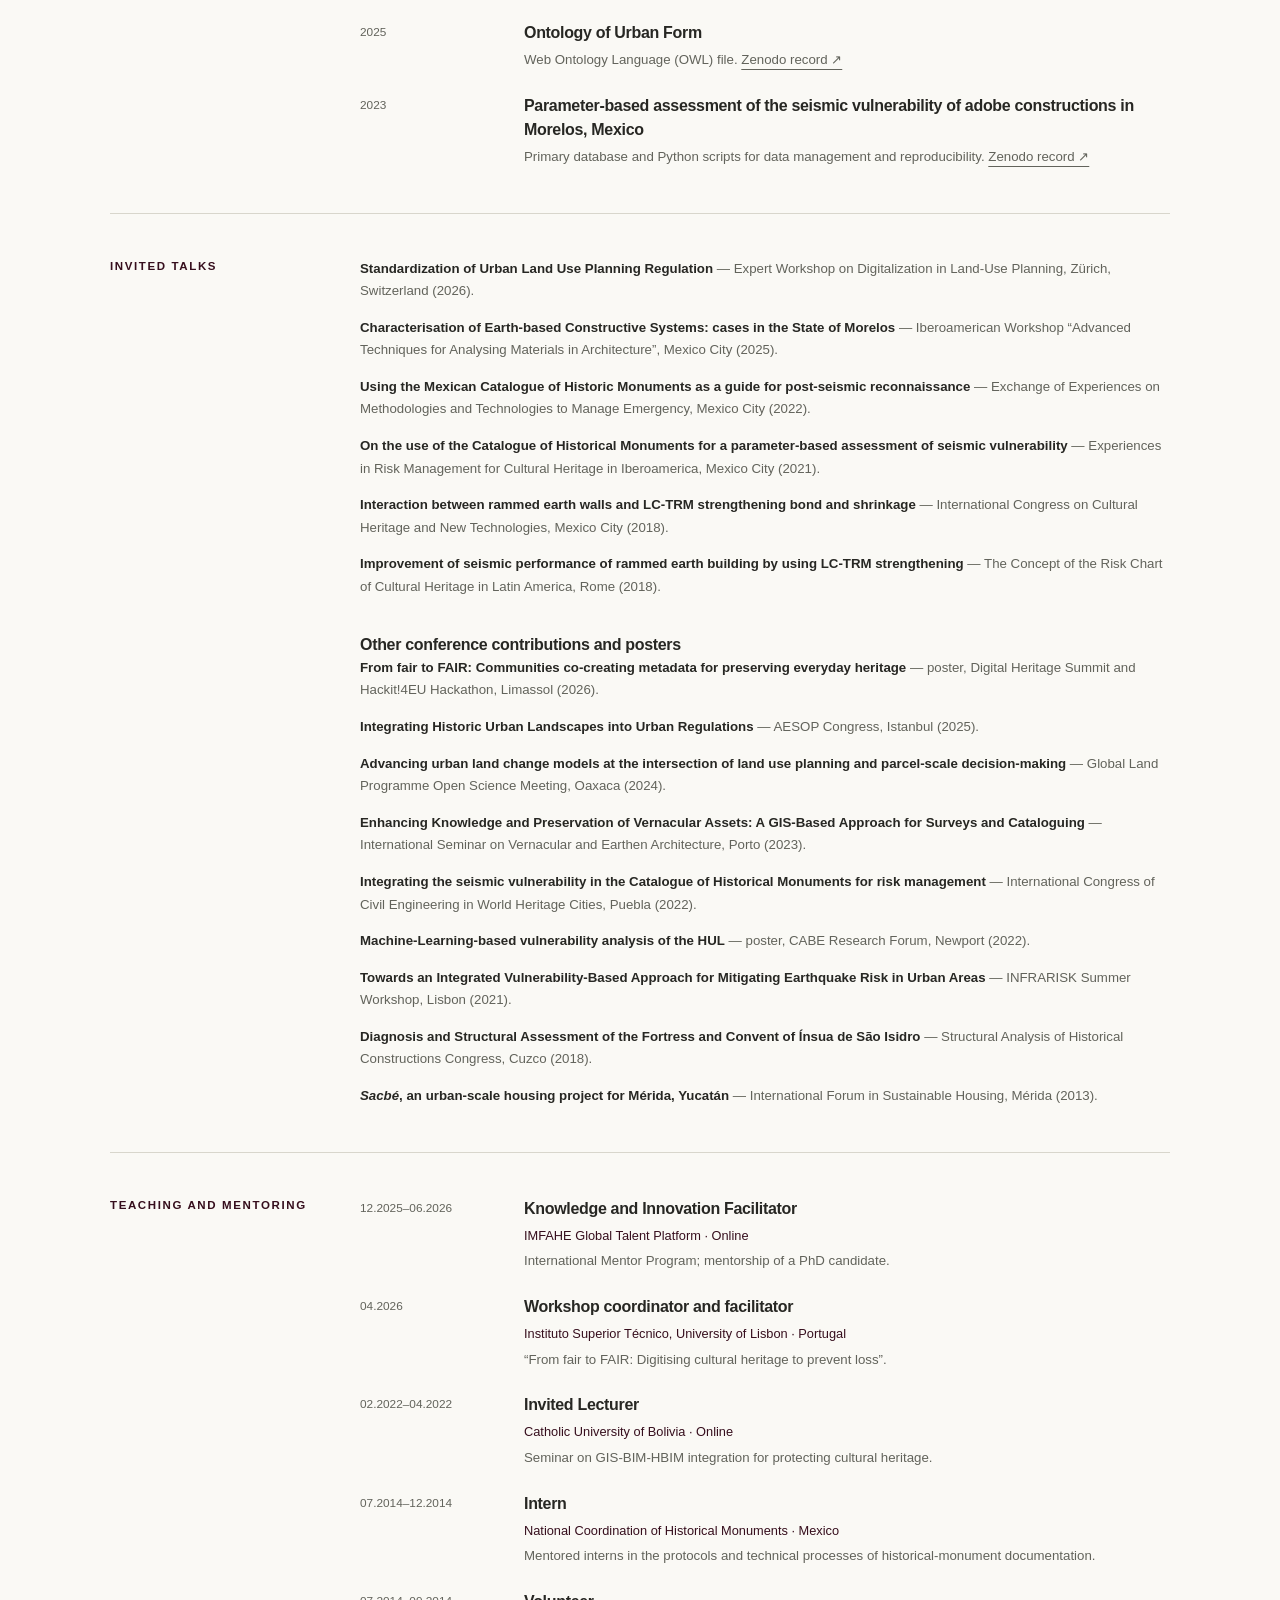
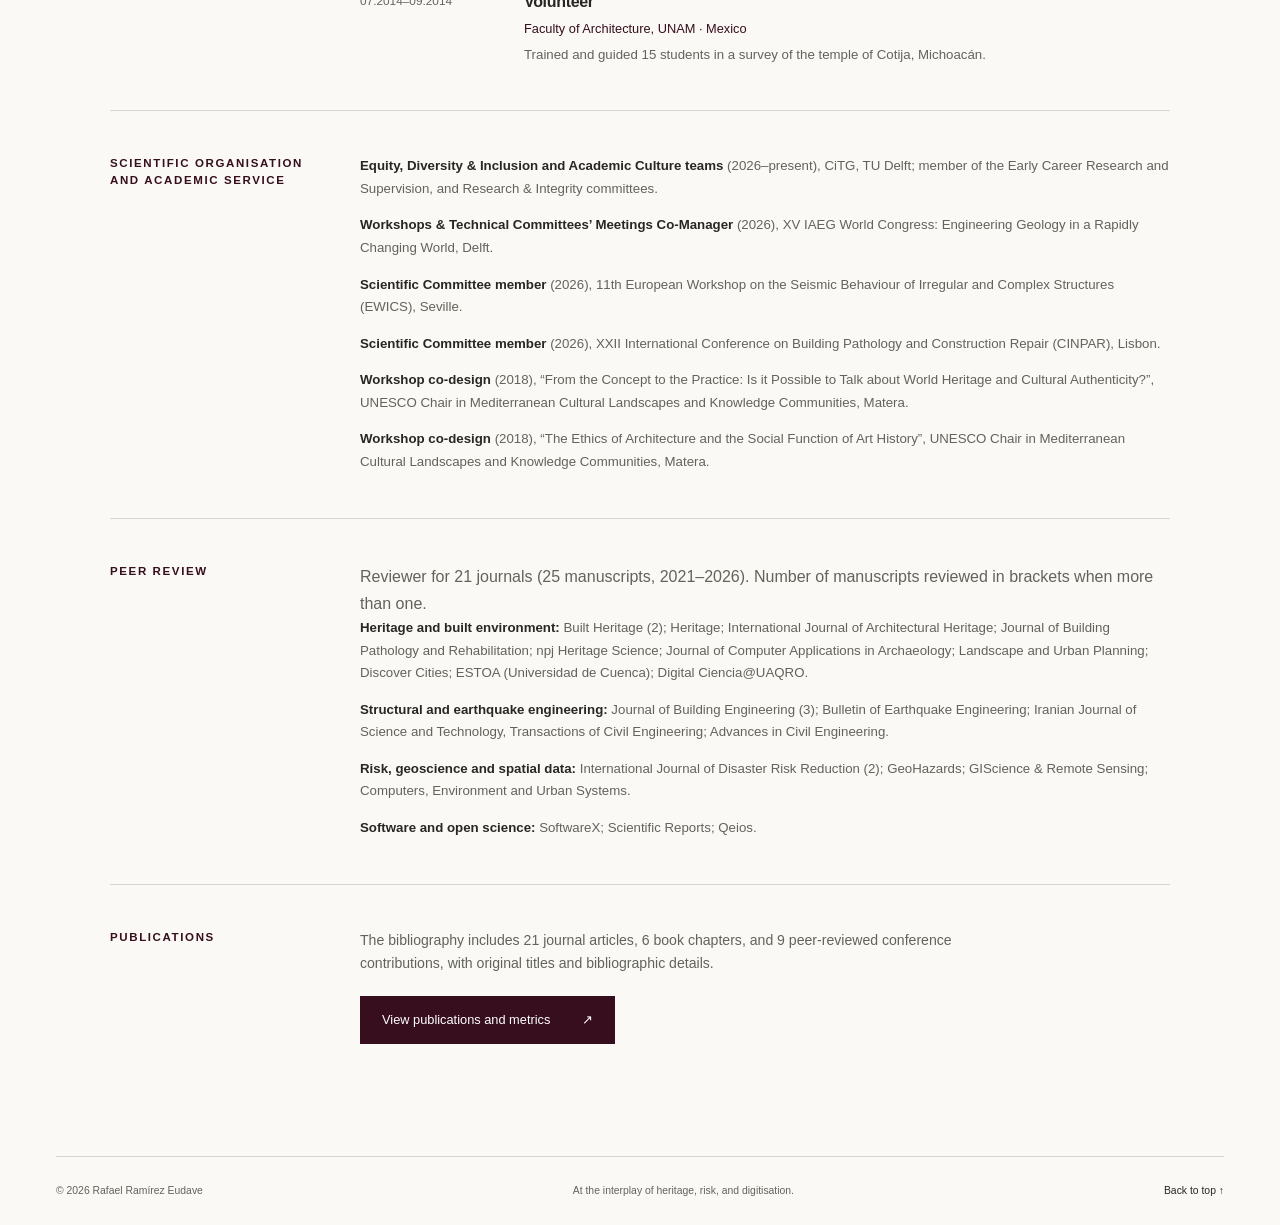
==== commit 65524251: "Revert peer review count to 25 manuscripts Co-authored-by: Copilot <223556219+Copilot@users.noreply." ====
--- a/cv.html
+++ b/cv.html
@@ -206,11 +206,11 @@
 
     <section class="cv-section" id="reviewing">
       <h2>Peer review</h2>
-      <p>Reviewer for 21 journals (26 manuscripts, 2021–2026). Number of manuscripts reviewed in brackets when more than one.</p>
+      <p>Reviewer for 21 journals (25 manuscripts, 2021–2026). Number of manuscripts reviewed in brackets when more than one.</p>
       <ul class="cv-bullets">
         <li><strong>Heritage and built environment:</strong> Built Heritage (2); Heritage; International Journal of Architectural Heritage; Journal of Building Pathology and Rehabilitation; npj Heritage Science; Journal of Computer Applications in Archaeology; Landscape and Urban Planning; Discover Cities; ESTOA (Universidad de Cuenca); Digital Ciencia@UAQRO.</li>
         <li><strong>Structural and earthquake engineering:</strong> Journal of Building Engineering (3); Bulletin of Earthquake Engineering; Iranian Journal of Science and Technology, Transactions of Civil Engineering; Advances in Civil Engineering.</li>
-        <li><strong>Risk, geoscience and spatial data:</strong> International Journal of Disaster Risk Reduction (2); GeoHazards; GIScience &amp; Remote Sensing; Computers, Environment and Urban Systems (2).</li>
+        <li><strong>Risk, geoscience and spatial data:</strong> International Journal of Disaster Risk Reduction (2); GeoHazards; GIScience &amp; Remote Sensing; Computers, Environment and Urban Systems.</li>
         <li><strong>Software and open science:</strong> SoftwareX; Scientific Reports; Qeios.</li>
       </ul>
     </section>
